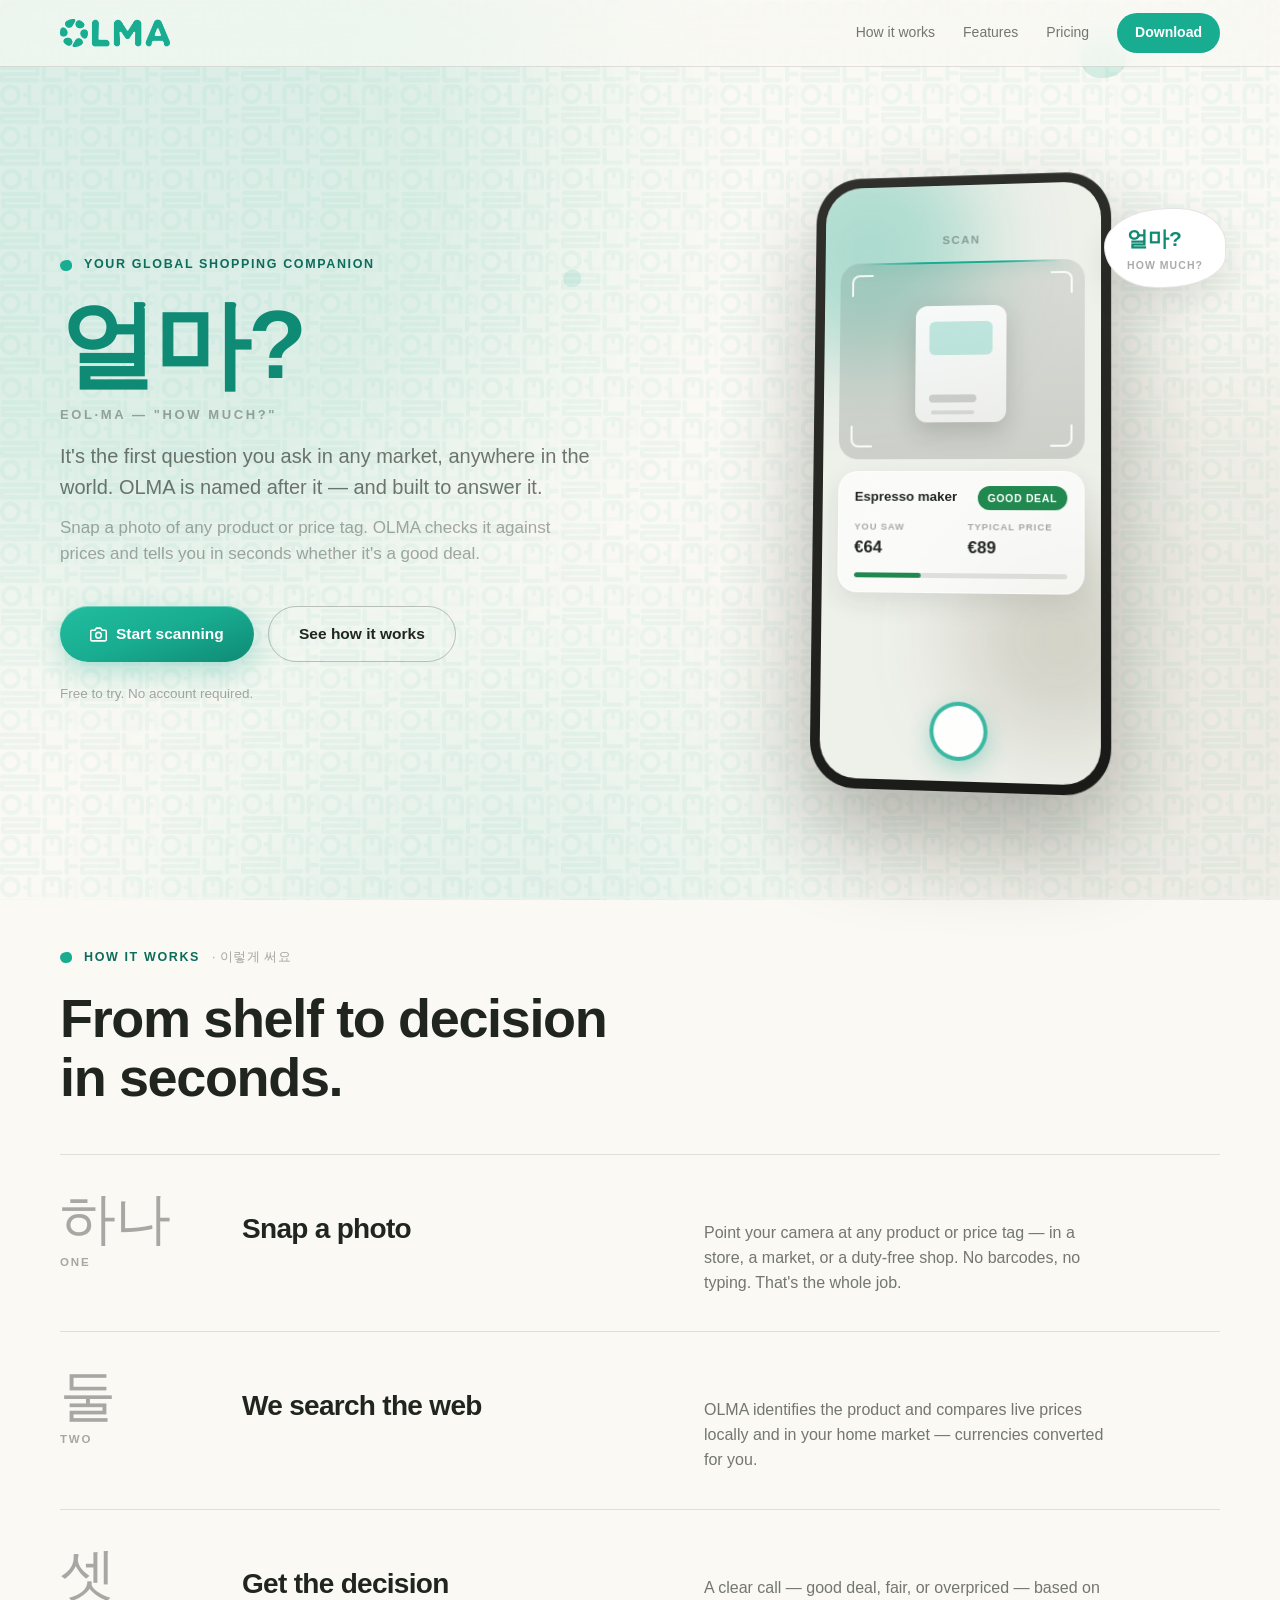
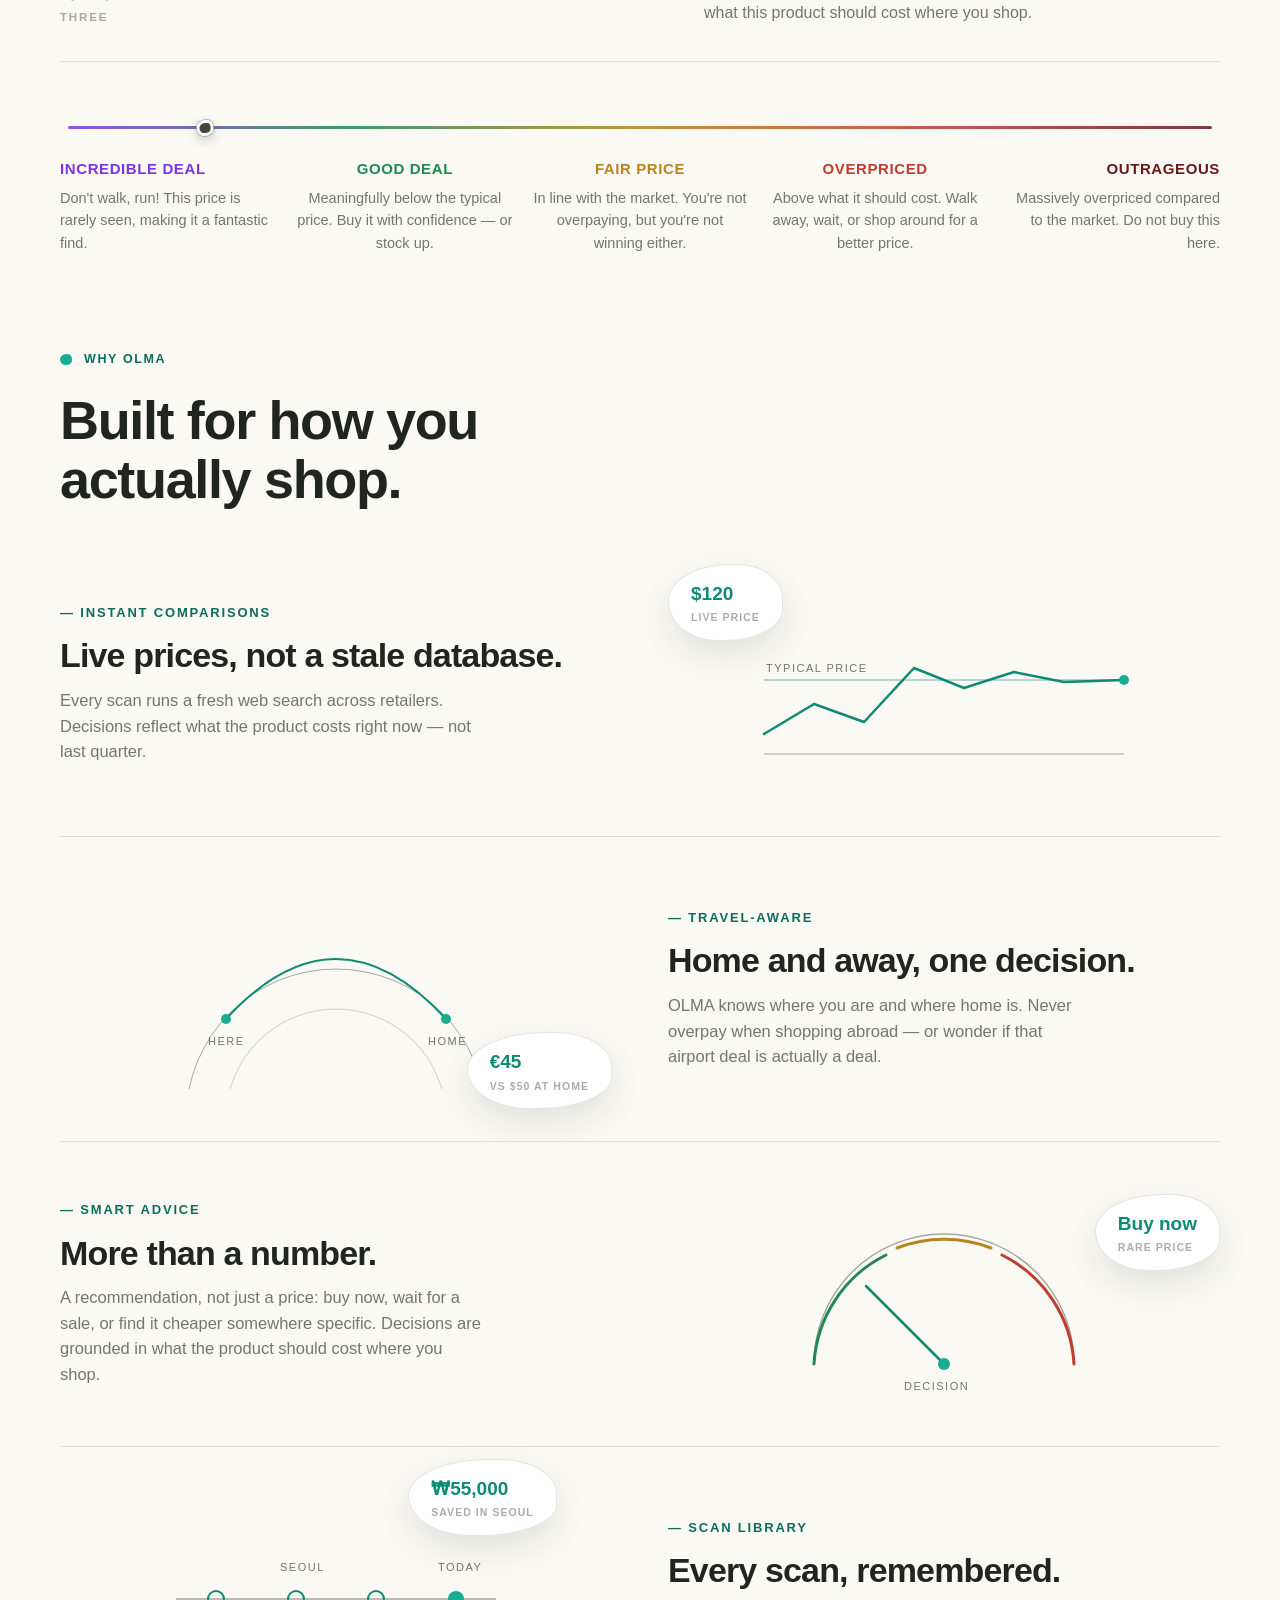
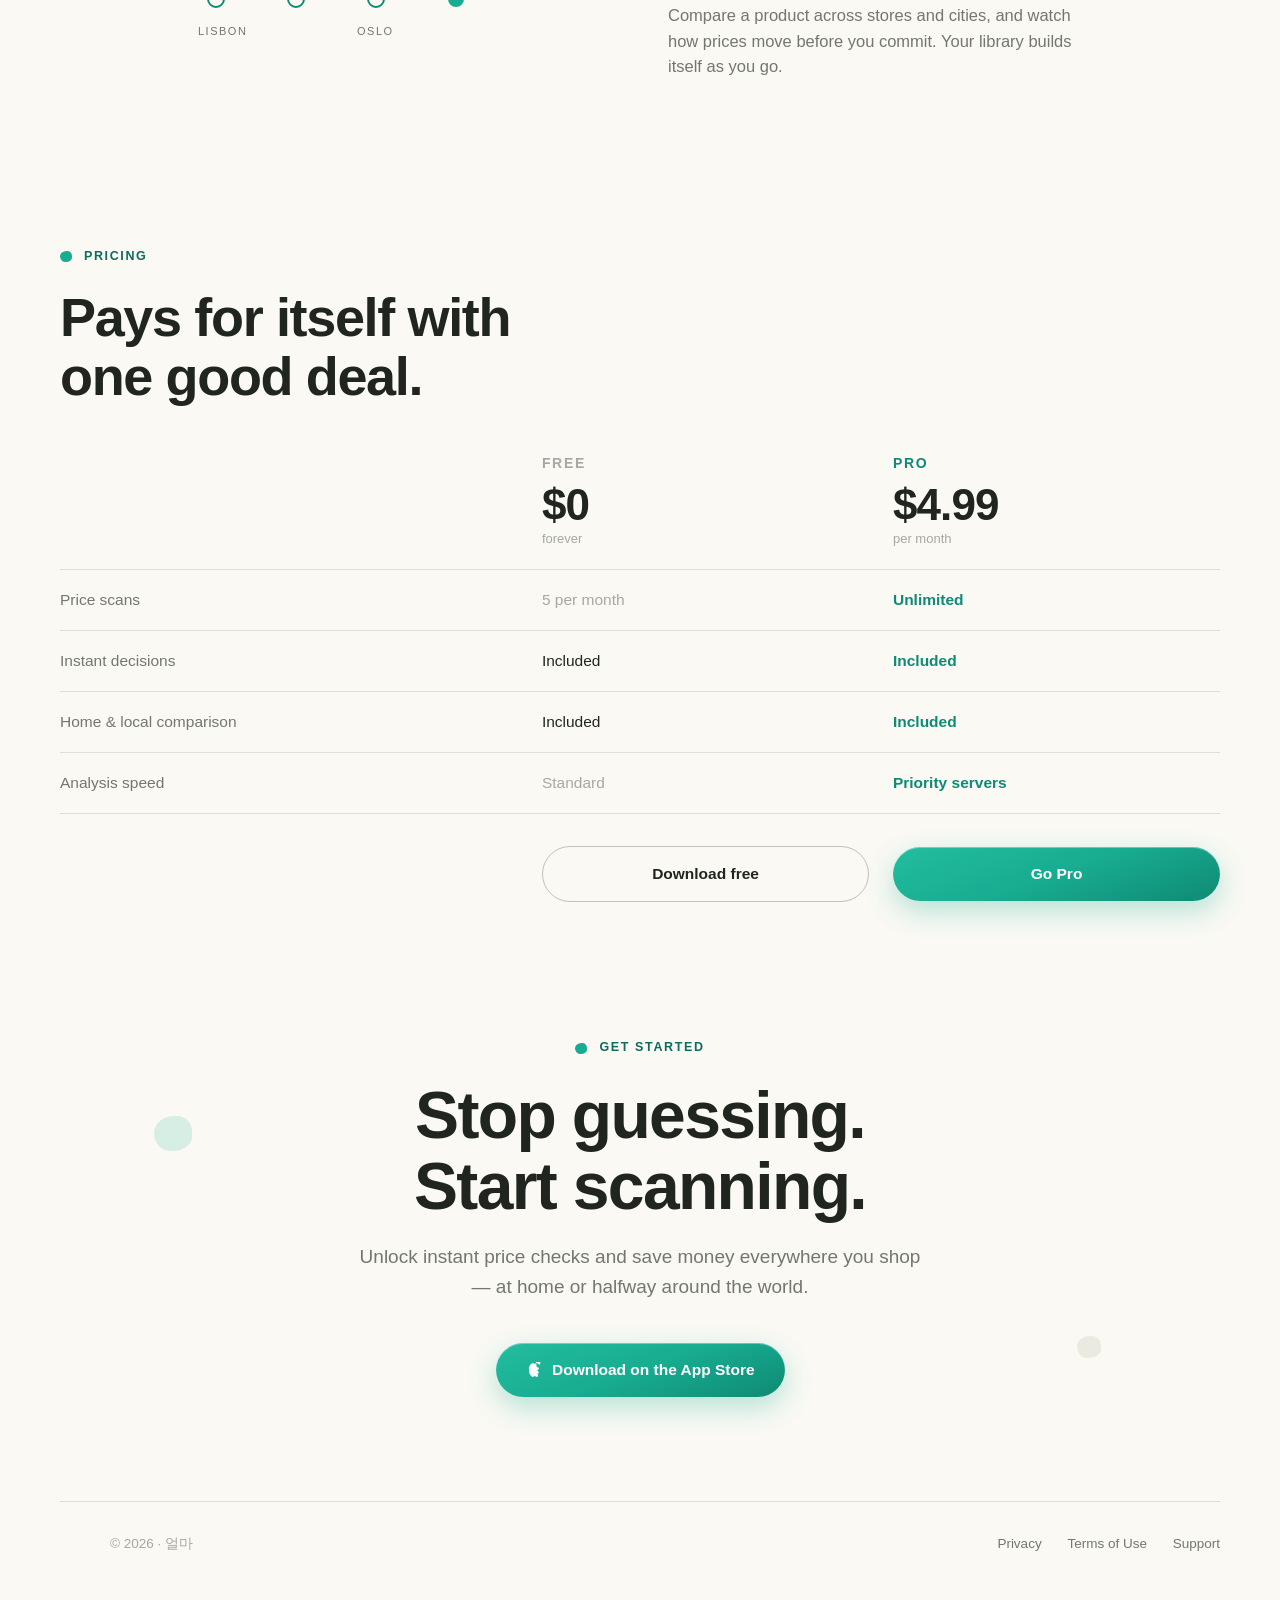
==== index.html @ 75267bf6 "Update coming soon to App Store link" ====
<!DOCTYPE html>
<html lang="en">
<head>
  <meta charset="UTF-8" />
  <meta name="viewport" content="width=device-width, initial-scale=1.0" />
  <title>OLMA — Know the fair price, anywhere</title>
  <meta name="description" content="Snap a photo of any product or price tag and get an instant decision on whether it's a good deal — at home or abroad." />
  <meta name="color-scheme" content="light" />
  <link rel="icon" href="assets/olma-logo.png" />
  <link rel="stylesheet" href="css/style.css" />

  <!-- Google tag (gtag.js) -->
  <script async src="https://www.googletagmanager.com/gtag/js?id=G-GTPLYG54S1"></script>
  <script>
    window.dataLayer = window.dataLayer || [];
    function gtag(){dataLayer.push(arguments);}
    gtag('js', new Date());

    gtag('config', 'G-GTPLYG54S1');
  </script>
</head>
<body>

  <!-- Background Pattern -->
  <div class="pattern-bg" aria-hidden="true"></div>

  <!-- Ambient background: blurred color fields + grain -->
  <div class="ambient" aria-hidden="true">
    <div class="blob blob-a"></div>
    <div class="blob blob-b"></div>
    <div class="blob blob-c"></div>
  </div>
  <svg class="grain" aria-hidden="true" width="100%" height="100%">
    <filter id="noise">
      <feTurbulence type="fractalNoise" baseFrequency="0.9" numOctaves="2" stitchTiles="stitch" />
      <feColorMatrix type="saturate" values="0" />
      <feComponentTransfer><feFuncA type="linear" slope="0.055" /></feComponentTransfer>
    </filter>
    <rect width="100%" height="100%" filter="url(#noise)" />
  </svg>

  <!-- Nav -->
  <nav class="nav">
    <div class="nav-inner">
      <a class="brand" href="#top" aria-label="OLMA">
        <img src="assets/olma-logo-full.png" alt="OLMA" class="main-logo-img" />
      </a>
      <div class="nav-links">
        <a href="#how">How it works</a>
        <a href="#features">Features</a>
        <a href="#pricing">Pricing</a>
        <a class="nav-cta" href="https://apps.apple.com/us/app/olma-scan-compare/id6790042890">Download</a>
      </div>
    </div>
  </nav>

  <!-- Hero -->
  <header class="hero" id="top">
    <span class="pebble pebble-1" aria-hidden="true"></span>
    <span class="pebble olive pebble-2" aria-hidden="true"></span>
    <span class="pebble pebble-3" aria-hidden="true"></span>

    <div class="wrap hero-grid">
      <div class="hero-copy">
        <span class="kicker reveal">Your global shopping companion</span>
        <h1 class="hero-kr reveal" style="--d:.08s">얼마?</h1>
        <div class="romanized reveal" style="--d:.14s">eol·ma — "how much?"</div>
        <p class="meaning reveal" style="--d:.2s">It's the first question you ask in any market, anywhere in the world. OLMA is named after it — and built to answer it.</p>
        <p class="lede reveal" style="--d:.26s">Snap a photo of any product or price tag. OLMA checks it against prices and tells you in seconds whether it's a good deal.</p>
        <div class="hero-ctas reveal" style="--d:.32s">
          <a class="btn btn-primary" href="#download">
            <svg width="17" height="17" viewBox="0 0 24 24" fill="none" stroke="currentColor" stroke-width="2.2" stroke-linecap="round" stroke-linejoin="round" aria-hidden="true">
              <path d="M23 19a2 2 0 0 1-2 2H3a2 2 0 0 1-2-2V8a2 2 0 0 1 2-2h4l2-3h6l2 3h4a2 2 0 0 1 2 2z" />
              <circle cx="12" cy="13" r="4" />
            </svg>
            Start scanning
          </a>
          <a class="btn btn-quiet" href="#how">See how it works</a>
        </div>
        <p class="hero-note reveal" style="--d:.4s">Free to try. No account required.</p>
      </div>

      <!-- Animated phone mockup -->
      <div class="phone-stage reveal" style="--d:.2s">
        <div class="eolma-bubble" aria-hidden="true">
          얼마?
          <small>how much?</small>
        </div>
        <div class="phone" aria-hidden="true">
          <div class="phone-screen">
            <div class="screen-ambient"></div>
            <div class="screen-ui">
              <div class="screen-title">Scan</div>
              <div class="viewfinder">
                <span class="corner tl"></span><span class="corner tr"></span>
                <span class="corner bl"></span><span class="corner br"></span>
                <div class="product-shape"></div>
                <div class="scan-line"></div>
              </div>
              <div class="verdict-card">
                <div class="verdict-head">
                  <span class="verdict-product" id="demo-product">Espresso maker</span>
                  <span class="verdict-pill good" id="demo-pill">Good deal</span>
                </div>
                <div class="verdict-prices">
                  <div class="col">
                    <div class="label">You saw</div>
                    <div class="value" id="demo-local">€64</div>
                  </div>
                  <div class="col">
                    <div class="label">Typical price</div>
                    <div class="value" id="demo-home">€89</div>
                  </div>
                </div>
                <div class="verdict-bar"><div class="fill" id="demo-bar"></div></div>
              </div>
              <div class="shutter"></div>
            </div>
          </div>
        </div>
      </div>
    </div>
  </header>

  <!-- How it works: numbered ledger with Korean counting numerals -->
  <section id="how">
    <div class="wrap">
      <span class="kicker reveal">How it works <span class="kr">· 이렇게 써요</span></span>
      <h2 class="reveal" style="--d:.06s">From shelf to decision<br />in seconds.</h2>

      <div class="ledger">
        <div class="ledger-row reveal">
          <div class="ledger-num kr">하나<small>ONE</small></div>
          <h3>Snap a photo</h3>
          <p>Point your camera at any product or price tag — in a store, a market, or a duty-free shop. No barcodes, no typing. That's the whole job.</p>
        </div>
        <div class="ledger-row reveal" style="--d:.08s">
          <div class="ledger-num kr">둘<small>TWO</small></div>
          <h3>We search the web</h3>
          <p>OLMA identifies the product and compares live prices locally and in your home market — currencies converted for you.</p>
        </div>
        <div class="ledger-row reveal" style="--d:.16s">
          <div class="ledger-num kr">셋<small>THREE</small></div>
          <h3>Get the decision</h3>
          <p>A clear call — good deal, fair, or overpriced — based on what this product should cost where you shop.</p>
        </div>
      </div>

      <!-- Verdict spectrum -->
      <div class="spectrum reveal">
        <div class="spectrum-track">
          <div class="spectrum-dot"></div>
        </div>
        <div class="spectrum-labels">
          <div class="spectrum-label incredible">
            <div class="name">Incredible deal</div>
            <p>Don't walk, run! This price is rarely seen, making it a fantastic find.</p>
          </div>
          <div class="spectrum-label good">
            <div class="name">Good deal</div>
            <p>Meaningfully below the typical price. Buy it with confidence — or stock up.</p>
          </div>
          <div class="spectrum-label fair">
            <div class="name">Fair price</div>
            <p>In line with the market. You're not overpaying, but you're not winning either.</p>
          </div>
          <div class="spectrum-label high">
            <div class="name">Overpriced</div>
            <p>Above what it should cost. Walk away, wait, or shop around for a better price.</p>
          </div>
          <div class="spectrum-label ripoff">
            <div class="name">Outrageous</div>
            <p>Massively overpriced compared to the market. Do not buy this here.</p>
          </div>
        </div>
      </div>
    </div>
  </section>

  <!-- Features: alternating editorial rows -->
  <section id="features">
    <div class="wrap">
      <span class="kicker reveal">Why OLMA</span>
      <h2 class="reveal" style="--d:.06s">Built for how you<br />actually shop.</h2>

      <div class="feature-rows">

        <div class="feature-row reveal">
          <div class="feature-copy">
            <span class="index">— INSTANT COMPARISONS</span>
            <h3>Live prices, not a stale database.</h3>
            <p>Every scan runs a fresh web search across retailers. Decisions reflect what the product costs right now — not last quarter.</p>
          </div>
          <div class="feature-visual draw">
            <div class="eolma-bubble bubble-feat bubble-feat-1">
              $120
              <small>live price</small>
            </div>
            <!-- price line settling onto a fair-value band -->
            <svg viewBox="0 0 380 200" fill="none" aria-hidden="true">
              <line class="fv-stroke animate-draw" x1="10" y1="170" x2="370" y2="170" stroke-width="1" style="--len:360" />
              <line class="fv-accent animate-draw" x1="10" y1="96" x2="370" y2="96" stroke-width="1" stroke-dasharray="4 6" opacity="0.6" style="--len:360" />
              <polyline class="fv-accent animate-draw" points="10,150 60,120 110,138 160,84 210,104 260,88 310,98 370,96"
                stroke-width="2.5" stroke-linecap="round" stroke-linejoin="round" style="--len:520" />
              <circle cx="370" cy="96" r="5" fill="#18ac91" />
              <text class="fv-text" x="12" y="88" font-size="11" letter-spacing="1.5">TYPICAL PRICE</text>
            </svg>
          </div>
        </div>

        <div class="feature-row flip reveal">
          <div class="feature-copy">
            <span class="index">— TRAVEL-AWARE</span>
            <h3>Home and away, one decision.</h3>
            <p>OLMA knows where you are and where home is. Never overpay when shopping abroad — or wonder if that airport deal is actually a deal.</p>
          </div>
          <div class="feature-visual draw">
            <div class="eolma-bubble bubble-feat bubble-feat-2">
              €45
              <small>vs $50 at home</small>
            </div>
            <!-- two points connected across a globe arc -->
            <svg viewBox="0 0 380 200" fill="none" aria-hidden="true" style="overflow:hidden">
              <circle class="fv-stroke animate-draw" cx="190" cy="230" r="150" stroke-width="1" style="--len:945" />
              <circle class="fv-stroke animate-draw" cx="190" cy="230" r="110" stroke-width="1" opacity="0.5" style="--len:692" />
              <path class="fv-accent animate-draw" d="M80 130 Q 190 10 300 130" stroke-width="2" stroke-linecap="round" style="--len:340" />
              <circle cx="80" cy="130" r="5" fill="#18ac91" />
              <circle cx="300" cy="130" r="5" fill="#18ac91" />
              <text class="fv-text" x="62" y="156" font-size="11" letter-spacing="1.5">HERE</text>
              <text class="fv-text" x="282" y="156" font-size="11" letter-spacing="1.5">HOME</text>
            </svg>
          </div>
        </div>

        <div class="feature-row reveal">
          <div class="feature-copy">
            <span class="index">— SMART ADVICE</span>
            <h3>More than a number.</h3>
            <p>A recommendation, not just a price: buy now, wait for a sale, or find it cheaper somewhere specific. Decisions are grounded in what the product should cost where you shop.</p>
          </div>
          <div class="feature-visual draw">
            <div class="eolma-bubble bubble-feat bubble-feat-3">
              Buy now
              <small>rare price</small>
            </div>
            <!-- gauge needle pointing into the good zone -->
            <svg viewBox="0 0 380 200" fill="none" aria-hidden="true">
              <path class="fv-stroke animate-draw" d="M60 170 A 130 130 0 0 1 320 170" stroke-width="1.5" style="--len:410" />
              <path class="animate-draw" d="M60 170 A 130 130 0 0 1 132 61" stroke="#21894f" stroke-width="3" stroke-linecap="round" style="--len:140" />
              <path class="animate-draw" d="M143 54 A 130 130 0 0 1 237 54" stroke="#b8851f" stroke-width="3" stroke-linecap="round" style="--len:110" />
              <path class="animate-draw" d="M248 61 A 130 130 0 0 1 320 170" stroke="#bf3d30" stroke-width="3" stroke-linecap="round" style="--len:140" />
              <line class="fv-accent animate-draw" x1="190" y1="170" x2="112" y2="92" stroke-width="2.5" stroke-linecap="round" style="--len:112" />
              <circle cx="190" cy="170" r="6" fill="#18ac91" />
              <text class="fv-text" x="150" y="196" font-size="11" letter-spacing="1.5">DECISION</text>
            </svg>
          </div>
        </div>

        <div class="feature-row flip reveal">
          <div class="feature-copy">
            <span class="index">— SCAN LIBRARY</span>
            <h3>Every scan, remembered.</h3>
            <p>Compare a product across stores and cities, and watch how prices move before you commit. Your library builds itself as you go.</p>
          </div>
          <div class="feature-visual draw">
            <div class="eolma-bubble bubble-feat bubble-feat-4">
              ₩55,000
              <small>saved in seoul</small>
            </div>
            <!-- timeline of saved scans -->
            <svg viewBox="0 0 380 200" fill="none" aria-hidden="true">
              <line class="fv-stroke animate-draw" x1="30" y1="100" x2="350" y2="100" stroke-width="1.5" style="--len:320" />
              <circle class="fv-accent animate-draw" cx="70" cy="100" r="8" stroke-width="2" style="--len:51" />
              <circle class="fv-accent animate-draw" cx="150" cy="100" r="8" stroke-width="2" style="--len:51" />
              <circle class="fv-accent animate-draw" cx="230" cy="100" r="8" stroke-width="2" style="--len:51" />
              <circle cx="310" cy="100" r="8" fill="#18ac91" />
              <text class="fv-text" x="52" y="136" font-size="11" letter-spacing="1.5">LISBON</text>
              <text class="fv-text" x="134" y="72" font-size="11" letter-spacing="1.5">SEOUL</text>
              <text class="fv-text" x="211" y="136" font-size="11" letter-spacing="1.5">OSLO</text>
              <text class="fv-text" x="292" y="72" font-size="11" letter-spacing="1.5">TODAY</text>
            </svg>
          </div>
        </div>

      </div>
    </div>
  </section>

  <!-- Pricing: ledger table -->
  <section id="pricing">
    <div class="wrap">
      <span class="kicker reveal">Pricing</span>
      <h2 class="reveal" style="--d:.06s">Pays for itself with<br />one good deal.</h2>

      <div class="plans reveal" style="--d:.12s">
        <div class="plans-head">
          <span></span>
          <div>
            <div class="plan-name">Free</div>
            <div class="plan-price">$0</div>
            <div class="plan-per">forever</div>
          </div>
          <div>
            <div class="plan-name pro">Pro</div>
            <div class="plan-price">$4.99</div>
            <div class="plan-per">per month</div>
          </div>
        </div>

        <div class="plan-row">
          <span class="what">Price scans</span>
          <span class="mark dim">5 per month</span>
          <span class="mark yes">Unlimited</span>
        </div>
        <div class="plan-row">
          <span class="what">Instant decisions</span>
          <span class="mark">Included</span>
          <span class="mark yes">Included</span>
        </div>
        <div class="plan-row">
          <span class="what">Home &amp; local comparison</span>
          <span class="mark">Included</span>
          <span class="mark yes">Included</span>
        </div>
        <div class="plan-row">
          <span class="what">Analysis speed</span>
          <span class="mark dim">Standard</span>
          <span class="mark yes">Priority servers</span>
        </div>


        <div class="plans-cta">
          <span></span>
          <a class="btn btn-quiet" href="#download">Download free</a>
          <a class="btn btn-primary" href="#download">Go Pro</a>
        </div>
      </div>
    </div>
  </section>

  <!-- Final CTA -->
  <section class="final-cta" id="download">
    <span class="pebble pebble-l" aria-hidden="true"></span>
    <span class="pebble olive pebble-r" aria-hidden="true"></span>
    <div class="wrap">
      <span class="kicker reveal">Get started</span>
      <h2 class="reveal" style="--d:.06s">Stop guessing.<br />Start scanning.</h2>
      <p class="lede reveal" style="--d:.12s">Unlock instant price checks and save money everywhere you shop — at home or halfway around the world.</p>
      <a class="btn btn-primary reveal" style="--d:.2s" href="https://apps.apple.com/us/app/olma-scan-compare/id6790042890">
        <svg width="17" height="17" viewBox="0 0 24 24" fill="currentColor" aria-hidden="true">
          <path d="M17.05 20.28c-.98.95-2.05.8-3.08.35-1.09-.46-2.09-.48-3.24 0-1.44.62-2.2.44-3.06-.35C2.79 15.25 3.51 7.59 9.05 7.31c1.35.07 2.29.74 3.08.8 1.18-.24 2.31-.93 3.57-.84 1.51.12 2.07.55 2.26.83.34.62.08 1.62-.31 2.09-.18.21-.74.75-.88.86l-.27.16c-.27.19-.4.41-.4.68 0 .27.13.49.4.68l.27.16c.14.11.7.65.88.86.39.47.65 1.47.31 2.09-.19.28-.75.71-2.26.83-1.26-.1-2.39-.6-3.57-.84-.79.06-1.73.73-3.08.8-5.54-.28-6.26-7.94-3.14-12.37.9-1.37 2.26-2.25 3.9-2.31 1.03-.05 1.66.24 2.55.65 1.09-.49 1.47-.84 2.61-.84 1.64 0 3 .94 3.9 2.31 1.12-1.68 2.1-3.44.68-5.1-.58-.72-1.54-1.08-2.5-.96-.5.08-1 .27-1.42.63-.56.52-1.34 1.61-1.58 1.86"/>
        </svg>
        Download on the App Store
      </a>
    </div>
  </section>

  <footer>
    <div class="wrap footer-inner">
      <span class="footer-brand" aria-label="OLMA">
        <video src="assets/LogoAnimation.mov" class="footer-logo-video" autoplay muted playsinline onended="setTimeout(() => this.play(), 5000)"></video>
        <span>© 2026 <span class="kr">· 얼마</span></span>
      </span>
      <span>
        <a href="/privacy">Privacy</a>
        <a href="/terms">Terms of Use</a>
        <a href="mailto:evan@olmaapp.com">Support</a>
      </span>
    </div>
  </footer>

  <script src="js/main.js"></script>
</body>
</html>
---- css/style.css ----
/* ================================================================
   OLMA — marketing site (light, natural & bubbly)
   Built around the OLMA mark: six organic teal pebbles in a ring.
   Warm paper background, ambient color fields with grain, pebble
   shapes as decoration, hairline editorial layout — no cards.
   OLMA comes from 얼마 — Korean for "how much?" — so hangul shows
   up as a quiet motif throughout.
   ================================================================ */

:root {
  --accent: #18ac91;
  --accent-deep: #0f8a74;
  --accent-ink: #0d6c5c;
  --accent-soft: rgba(24, 172, 145, 0.12);

  --incredible: #8033e6;
  --good: #21894f;
  --fair: #b8851f;
  --high: #bf3d30;
  --ripoff: #661a1a;

  --bg: #faf9f4;
  --ink: #20261f;
  --ink-2: rgba(32, 38, 31, 0.62);
  --ink-3: rgba(32, 38, 31, 0.38);
  --hairline: rgba(32, 38, 31, 0.12);
  --hairline-strong: rgba(32, 38, 31, 0.26);

  --r-s: 12px;
  --r-m: 20px;
  --r-l: 28px;

  --ease: cubic-bezier(0.22, 1, 0.36, 1);
  --spring: cubic-bezier(0.34, 1.45, 0.64, 1);

  --font: -apple-system, BlinkMacSystemFont, "SF Pro Display", "Segoe UI",
    Roboto, "Helvetica Neue", Arial, sans-serif;
  --font-kr: "Apple SD Gothic Neo", "Noto Sans KR", var(--font);

  /* organic pebble radius, borrowed from the logo blobs */
  --pebble: 58% 42% 55% 45% / 52% 48% 44% 56%;
}

* { margin: 0; padding: 0; box-sizing: border-box; }

html { scroll-behavior: smooth; }

body {
  font-family: var(--font);
  background: var(--bg);
  color: var(--ink);
  line-height: 1.55;
  -webkit-font-smoothing: antialiased;
  overflow-x: hidden;
}

::selection { background: rgba(24, 172, 145, 0.22); }

.kr { font-family: var(--font-kr); }

/* ---------------- Ambient background ---------------- */

.pattern-bg {
  position: fixed;
  inset: 0;
  z-index: -3;
  pointer-events: none;
  background-image: url('../assets/Pattern.png');
  background-repeat: repeat;
  background-size: 320px;
  opacity: 0.05;
}

.ambient {
  position: fixed;
  inset: 0;
  z-index: -2;
  overflow: hidden;
  pointer-events: none;
}

.ambient .blob {
  position: absolute;
  border-radius: 50%;
  filter: blur(100px);
  will-change: transform;
}

.ambient .blob-a {
  width: 66vw; height: 66vw;
  min-width: 560px; min-height: 560px;
  left: -22vw; top: -20vw;
  background: var(--accent);
  opacity: 0.13;
  animation: drift-a 28s ease-in-out infinite alternate;
}

.ambient .blob-b {
  width: 52vw; height: 52vw;
  min-width: 440px; min-height: 440px;
  right: -16vw; top: 38vh;
  background: #736b4d;
  opacity: 0.10;
  animation: drift-b 34s ease-in-out infinite alternate;
}

.ambient .blob-c {
  width: 44vw; height: 44vw;
  min-width: 380px; min-height: 380px;
  left: 16vw; bottom: -26vw;
  background: var(--accent);
  opacity: 0.09;
  animation: drift-a 40s ease-in-out infinite alternate-reverse;
}

@keyframes drift-a {
  from { transform: translate3d(0, 0, 0) scale(1); }
  to   { transform: translate3d(6vw, 4vh, 0) scale(1.08); }
}

@keyframes drift-b {
  from { transform: translate3d(0, 0, 0) scale(1); }
  to   { transform: translate3d(-5vw, -6vh, 0) scale(0.94); }
}

.grain {
  position: fixed;
  inset: 0;
  z-index: -1;
  pointer-events: none;
  opacity: 0.5;
  mix-blend-mode: overlay;
}

/* ---------------- Floating pebbles (decorative) ---------------- */

.pebble {
  position: absolute;
  border-radius: var(--pebble);
  background: var(--accent);
  pointer-events: none;
  animation:
    pebble-morph 14s ease-in-out infinite alternate,
    pebble-bob 9s ease-in-out infinite alternate;
}

.pebble.olive { background: #8a8160; }

@keyframes pebble-morph {
  0%   { border-radius: 58% 42% 55% 45% / 52% 48% 44% 56%; }
  50%  { border-radius: 45% 55% 48% 52% / 55% 44% 56% 45%; }
  100% { border-radius: 52% 48% 42% 58% / 46% 55% 45% 54%; }
}

@keyframes pebble-bob {
  from { transform: translateY(-6px) rotate(-2deg); }
  to   { transform: translateY(10px) rotate(3deg); }
}

/* ---------------- Layout ---------------- */

.wrap {
  width: min(1160px, calc(100% - 48px));
  margin-inline: auto;
}

section { padding: 48px 0; }

.kicker {
  display: flex;
  align-items: center;
  gap: 12px;
  font-size: 12.5px;
  font-weight: 650;
  letter-spacing: 0.13em;
  text-transform: uppercase;
  color: var(--accent-ink);
  margin-bottom: 22px;
}

/* little pebble dot before each kicker */
.kicker::before {
  content: "";
  width: 12px;
  height: 11px;
  border-radius: var(--pebble);
  background: var(--accent);
  flex-shrink: 0;
}

.kicker .kr {
  color: var(--ink-3);
  font-weight: 500;
  letter-spacing: 0.04em;
  text-transform: none;
}

h1, h2, h3 { line-height: 1.08; letter-spacing: -0.025em; text-wrap: balance; font-weight: 650; }

h2 { font-size: clamp(34px, 4.8vw, 54px); }

.lede {
  font-size: clamp(16px, 2vw, 19px);
  color: var(--ink-2);
  max-width: 54ch;
  margin-top: 20px;
  text-wrap: pretty;
}

/* ---------------- Nav ---------------- */

.nav {
  position: fixed;
  top: 0;
  left: 0;
  right: 0;
  z-index: 50;
  -webkit-backdrop-filter: blur(18px) saturate(1.4);
  backdrop-filter: blur(18px) saturate(1.4);
  background: rgba(250, 249, 244, 0.65);
  border-bottom: 1px solid var(--hairline);
}

.nav-inner {
  width: min(1160px, calc(100% - 48px));
  margin-inline: auto;
  display: flex;
  align-items: center;
  justify-content: space-between;
  height: 66px;
}

.nav .brand {
  display: flex;
  align-items: center;
  gap: 5px;
  color: var(--ink);
  text-decoration: none;
}

/* Wordmark lockup: pebble-ring image is the "O", LMA set in heavy
   rounded type to match the logo letterforms */
.main-logo-img {
  height: 28px;
  width: auto;
  display: block;
}

.footer-logo-img, .footer-logo-video {
  height: 20px;
  width: auto;
  display: block;
}

.nav-links { display: flex; gap: 28px; align-items: center; }

.nav-links a {
  color: var(--ink-2);
  text-decoration: none;
  font-size: 14px;
  font-weight: 500;
  transition: color 0.2s ease;
}
.nav-links a:hover { color: var(--ink); }

.nav-links .nav-cta {
  color: #fff;
  background: var(--accent);
  font-weight: 600;
  padding: 9px 18px;
  border-radius: 999px;
  transition: transform 0.3s var(--spring), background 0.2s ease;
}
.nav-links .nav-cta:hover { background: var(--accent-deep); transform: scale(1.05); color: #fff; }

@media (max-width: 720px) {
  .nav-links a:not(.nav-cta) { display: none; }
}

/* ---------------- Buttons ---------------- */

.btn {
  display: inline-flex;
  align-items: center;
  gap: 9px;
  font-family: inherit;
  font-size: 15.5px;
  font-weight: 600;
  padding: 15px 30px;
  border-radius: 999px;
  border: 0;
  cursor: pointer;
  text-decoration: none;
  transition: transform 0.35s var(--spring), box-shadow 0.35s ease, background 0.25s ease, border-color 0.25s ease;
  will-change: transform;
}

.btn:active { transform: scale(0.96); }

.btn-primary {
  color: #fff;
  background: linear-gradient(160deg, #22bd9f, var(--accent) 50%, var(--accent-deep));
  box-shadow: 0 10px 28px rgba(24, 172, 145, 0.30), inset 0 1px 0 rgba(255, 255, 255, 0.35);
}
.btn-primary:hover {
  transform: translateY(-2px) scale(1.02);
  box-shadow: 0 16px 38px rgba(24, 172, 145, 0.38), inset 0 1px 0 rgba(255, 255, 255, 0.35);
}

.btn-quiet {
  color: var(--ink);
  background: transparent;
  border: 1px solid var(--hairline-strong);
}
.btn-quiet:hover {
  transform: translateY(-2px);
  border-color: rgba(32, 38, 31, 0.5);
}

/* ---------------- Hero ---------------- */

.hero {
  min-height: min(100svh, 900px);
  display: flex;
  align-items: center;
  padding: 100px 0 40px;
  position: relative;
}

.hero-grid {
  display: grid;
  grid-template-columns: 1.05fr 0.95fr;
  gap: 64px;
  align-items: center;
}

.hero-copy { position: relative; }

.hero h1 {
  font-size: clamp(42px, 6.2vw, 72px);
}

.hero h1 .accent-word {
  color: var(--accent-deep);
}

.hero .hero-kr {
  font-family: var(--font-kr);
  font-size: clamp(56px, 7.5vw, 96px);
  font-weight: 800;
  line-height: 1;
  letter-spacing: -0.02em;
  color: var(--accent-deep);
}

.hero .romanized {
  font-size: 13px;
  font-weight: 600;
  letter-spacing: 0.2em;
  text-transform: uppercase;
  color: var(--ink-3);
  margin-top: 12px;
}

.hero .meaning {
  font-size: clamp(17px, 2.2vw, 20px);
  color: var(--ink-2);
  margin-top: 16px;
}

.hero .lede {
  font-size: clamp(15px, 1.7vw, 17px);
  color: var(--ink-3);
  margin-top: 12px;
}

.hero-ctas {
  display: flex;
  gap: 14px;
  margin-top: 38px;
  flex-wrap: wrap;
}

.hero-note {
  margin-top: 22px;
  font-size: 13.5px;
  color: var(--ink-3);
}

.hero-note .kr { color: var(--ink-2); }

/* pebbles floating around the hero */
.hero .pebble-1 {
  width: 46px; height: 42px;
  top: 4%; right: 12%;
  opacity: 0.16;
  animation-delay: -3s;
}
.hero .pebble-2 {
  width: 26px; height: 24px;
  bottom: 14%; left: -4%;
  opacity: 0.14;
  animation-delay: -7s;
}
.hero .pebble-3 {
  width: 18px; height: 17px;
  top: 30%; left: 44%;
  opacity: 0.12;
  animation-delay: -11s;
}

/* 얼마? speech pebble near the phone */
.eolma-bubble {
  z-index: 2;
  background: #fff;
  border: 1px solid var(--hairline);
  border-radius: var(--pebble);
  padding: 14px 22px;
  font-family: var(--font-kr);
  font-size: 21px;
  font-weight: 700;
  color: var(--accent-deep);
  box-shadow: 0 14px 34px rgba(32, 38, 31, 0.10);
  animation: pebble-morph 12s ease-in-out infinite alternate,
             pebble-bob 7s ease-in-out infinite alternate;
}

.phone-stage .eolma-bubble {
  position: absolute;
  top: 6%;
  right: -6px;
}

.eolma-bubble small {
  display: block;
  font-family: var(--font);
  font-size: 10.5px;
  font-weight: 600;
  letter-spacing: 0.1em;
  text-transform: uppercase;
  color: var(--ink-3);
  margin-top: 1px;
}

@media (max-width: 900px) {
  .hero-grid { grid-template-columns: 1fr; gap: 56px; }
  .hero { padding-top: 100px; }
  .phone-stage .eolma-bubble { right: 8%; }
}

/* ---------------- Phone mockup ---------------- */

.phone-stage {
  display: flex;
  justify-content: center;
  perspective: 1200px;
  position: relative;
}

.phone {
  width: 300px;
  border-radius: 46px;
  padding: 10px;
  background: linear-gradient(160deg, #30302c, #191917);
  box-shadow:
    0 44px 90px rgba(32, 38, 31, 0.30),
    inset 0 1px 1px rgba(255, 255, 255, 0.20);
  transform: rotateY(-7deg) rotateX(3deg);
  transition: transform 0.6s var(--ease);
  will-change: transform;
}

.phone:hover { transform: rotateY(0deg) rotateX(0deg); }

.phone-screen {
  border-radius: 37px;
  overflow: hidden;
  background: #eef0ea;
  aspect-ratio: 9 / 19.2;
  position: relative;
}

.screen-ambient { position: absolute; inset: 0; }
.screen-ambient::before,
.screen-ambient::after {
  content: "";
  position: absolute;
  border-radius: 50%;
  filter: blur(44px);
}
.screen-ambient::before {
  width: 230px; height: 230px;
  left: -70px; top: -50px;
  background: rgba(24, 172, 145, 0.30);
}
.screen-ambient::after {
  width: 200px; height: 200px;
  right: -60px; bottom: 40px;
  background: rgba(115, 107, 77, 0.22);
}

.screen-ui {
  position: absolute;
  inset: 0;
  padding: 48px 16px 20px;
  display: flex;
  flex-direction: column;
  gap: 12px;
}

.screen-title {
  font-size: 11.5px;
  font-weight: 600;
  letter-spacing: 0.14em;
  text-transform: uppercase;
  color: var(--ink-3);
  text-align: center;
}

.viewfinder {
  border-radius: var(--r-m);
  height: 200px;
  position: relative;
  overflow: hidden;
  background: linear-gradient(180deg, rgba(32,38,31,0.10), rgba(32,38,31,0.16));
}

.viewfinder .product-shape {
  position: absolute;
  left: 50%; top: 52%;
  transform: translate(-50%, -50%);
  width: 92px; height: 118px;
  border-radius: 12px;
  background: linear-gradient(165deg, rgba(255,255,255,0.9), rgba(255,255,255,0.6));
  box-shadow: 0 10px 24px rgba(32,38,31,0.18);
}
.viewfinder .product-shape::before {
  content: "";
  position: absolute;
  left: 14px; right: 14px; top: 16px;
  height: 34px;
  border-radius: 6px;
  background: rgba(24, 172, 145, 0.25);
}
.viewfinder .product-shape::after {
  content: "";
  position: absolute;
  left: 14px; right: 30px; bottom: 20px;
  height: 8px;
  border-radius: 4px;
  background: rgba(32,38,31,0.18);
  box-shadow: 0 14px 0 -2px rgba(32,38,31,0.12);
}

.scan-line {
  position: absolute;
  left: 8%; right: 8%;
  height: 2px;
  border-radius: 2px;
  background: linear-gradient(90deg, transparent, var(--accent) 30%, var(--accent) 70%, transparent);
  box-shadow: 0 0 16px rgba(24, 172, 145, 0.8);
  animation: scan 3.4s ease-in-out infinite;
}

@keyframes scan {
  0%, 8%   { top: 12%; opacity: 0; }
  12%      { opacity: 1; }
  48%      { top: 86%; opacity: 1; }
  52%      { opacity: 0; }
  100%     { top: 12%; opacity: 0; }
}

.corner {
  position: absolute;
  width: 22px; height: 22px;
  border: 2.5px solid rgba(255, 255, 255, 0.9);
}
.corner.tl { top: 12px; left: 12px; border-right: 0; border-bottom: 0; border-top-left-radius: 8px; }
.corner.tr { top: 12px; right: 12px; border-left: 0; border-bottom: 0; border-top-right-radius: 8px; }
.corner.bl { bottom: 12px; left: 12px; border-right: 0; border-top: 0; border-bottom-left-radius: 8px; }
.corner.br { bottom: 12px; right: 12px; border-left: 0; border-top: 0; border-bottom-right-radius: 8px; }

.verdict-card {
  border-radius: var(--r-m);
  padding: 14px 16px;
  background: rgba(255, 255, 255, 0.72);
  -webkit-backdrop-filter: blur(20px);
  backdrop-filter: blur(20px);
  border: 1px solid rgba(255,255,255,0.6);
  box-shadow: 0 10px 26px rgba(32,38,31,0.10);
}

.verdict-head {
  display: flex;
  justify-content: space-between;
  align-items: center;
  gap: 8px;
}

.verdict-product {
  font-size: 13.5px;
  font-weight: 600;
  color: var(--ink);
  transition: opacity 0.3s ease;
  white-space: nowrap;
  overflow: hidden;
  text-overflow: ellipsis;
  min-width: 0;
}

.verdict-pill {
  flex-shrink: 0;
  font-size: 10.5px;
  font-weight: 700;
  letter-spacing: 0.06em;
  text-transform: uppercase;
  padding: 4px 10px;
  border-radius: 999px;
  color: #fff;
  transition: background 0.5s ease, transform 0.4s cubic-bezier(0.34, 1.5, 0.64, 1);
}

.verdict-pill.pop { transform: scale(1.12); }
.verdict-pill.incredible { background: var(--incredible); }
.verdict-pill.good { background: var(--good); }
.verdict-pill.fair { background: var(--fair); }
.verdict-pill.high { background: var(--high); }
.verdict-pill.ripoff { background: var(--ripoff); }

.verdict-prices { display: flex; gap: 16px; margin-top: 10px; }
.verdict-prices .col { flex: 1; }

.verdict-prices .label {
  font-size: 9.5px;
  font-weight: 600;
  letter-spacing: 0.1em;
  text-transform: uppercase;
  color: var(--ink-3);
}

.verdict-prices .value {
  font-size: 17px;
  font-weight: 700;
  font-variant-numeric: tabular-nums;
  color: var(--ink);
}

.verdict-bar {
  margin-top: 12px;
  height: 5px;
  border-radius: 3px;
  background: rgba(32,38,31,0.12);
  overflow: hidden;
}

.verdict-bar .fill {
  height: 100%;
  border-radius: 3px;
  width: 30%;
  background: var(--good);
  transition: width 0.9s var(--ease), background 0.5s ease;
}

.shutter {
  margin-top: auto;
  align-self: center;
  width: 58px; height: 58px;
  border-radius: 50%;
  background: rgba(255,255,255,0.92);
  border: 4px solid rgba(24, 172, 145, 0.85);
  box-shadow: 0 8px 22px rgba(24, 172, 145, 0.32);
  animation: shutter-pulse 3.4s ease-in-out infinite;
}

@keyframes shutter-pulse {
  0%, 100% { transform: scale(1); }
  50% { transform: scale(1.06); }
}

/* ---------------- How it works: numbered ledger rows ---------------- */

.ledger { margin-top: 48px; }

.ledger-row {
  display: grid;
  grid-template-columns: 150px 1fr 1.2fr;
  gap: 32px;
  align-items: baseline;
  padding: 36px 0;
  border-top: 1px solid var(--hairline);
  position: relative;
}

.ledger-row:last-child { border-bottom: 1px solid var(--hairline); }

.ledger-row::before {
  content: "";
  position: absolute;
  top: -1px; left: 0;
  height: 1px;
  width: 0%;
  background: var(--accent);
  transition: width 0.7s var(--ease);
}
.ledger-row:hover::before { width: 100%; }

/* Korean counting numerals — 하나, 둘, 셋 */
.ledger-num {
  font-family: var(--font-kr);
  font-size: clamp(38px, 4.6vw, 56px);
  font-weight: 300;
  line-height: 1;
  letter-spacing: -0.02em;
  color: var(--ink-3);
  transition: color 0.5s ease;
}

.ledger-num small {
  display: block;
  font-family: var(--font);
  font-size: 11.5px;
  font-weight: 600;
  letter-spacing: 0.16em;
  color: var(--ink-3);
  margin-top: 10px;
}

.ledger-row:hover .ledger-num { color: var(--accent-deep); }

.ledger-row h3 {
  font-size: clamp(22px, 2.6vw, 28px);
  font-weight: 650;
}

.ledger-row p {
  font-size: 16px;
  color: var(--ink-2);
  max-width: 46ch;
}

@media (max-width: 820px) {
  .ledger-row {
    grid-template-columns: 1fr;
    gap: 12px;
    padding: 36px 0;
  }
  .ledger-num { font-size: 34px; }
  .ledger-num small { display: inline; margin-left: 10px; }
}

/* ---------------- Verdict spectrum ---------------- */

.spectrum { margin-top: 64px; }

.spectrum-track {
  position: relative;
  height: 3px;
  border-radius: 2px;
  background: linear-gradient(90deg, var(--incredible), var(--good) 25%, var(--fair) 50%, var(--high) 75%, var(--ripoff));
  opacity: 0.85;
  margin: 0 8px;
}

.spectrum-dot {
  position: absolute;
  top: 50%;
  left: 12%;
  width: 17px; height: 16px;
  border-radius: var(--pebble);
  background: var(--ink);
  border: 3px solid var(--bg);
  box-shadow: 0 0 0 1px rgba(32,38,31,0.3), 0 4px 12px rgba(32,38,31,0.25);
  transform: translate(-50%, -50%);
  animation: dot-travel 12s ease-in-out infinite,
             pebble-morph 8s ease-in-out infinite alternate;
}

@keyframes dot-travel {
  0%, 14%  { left: 12%; }
  33%, 47% { left: 50%; }
  66%, 80% { left: 88%; }
  100%     { left: 12%; }
}

.spectrum-labels {
  display: grid;
  grid-template-columns: repeat(5, 1fr);
  margin-top: 28px;
  gap: 16px;
}

.spectrum-label:first-child { text-align: left; }
.spectrum-label:nth-child(2), .spectrum-label:nth-child(3), .spectrum-label:nth-child(4) { text-align: center; }
.spectrum-label:last-child { text-align: right; }

.spectrum-label .name {
  font-size: 15px;
  font-weight: 700;
  letter-spacing: 0.04em;
  text-transform: uppercase;
}
.spectrum-label.incredible .name { color: var(--incredible); }
.spectrum-label.good .name { color: var(--good); }
.spectrum-label.fair .name { color: var(--fair); }
.spectrum-label.high .name { color: var(--high); }
.spectrum-label.ripoff .name { color: var(--ripoff); }

.spectrum-label p {
  font-size: 14.5px;
  color: var(--ink-2);
  margin-top: 6px;
  max-width: 30ch;
}
.spectrum-label:nth-child(2) p, .spectrum-label:nth-child(3) p, .spectrum-label:nth-child(4) p { margin-inline: auto; }
.spectrum-label:last-child p { margin-left: auto; }

@media (max-width: 900px) {
  .spectrum-labels { grid-template-columns: 1fr; gap: 20px; }
  .spectrum-label, .spectrum-label:nth-child(n) { text-align: left; }
  .spectrum-label p, .spectrum-label:nth-child(n) p { margin: 6px 0 0; max-width: 100%; }
}

/* ---------------- Features: alternating editorial rows ---------------- */

.feature-rows { margin-top: 24px; }

.feature-row {
  display: grid;
  grid-template-columns: 1fr 1fr;
  gap: 56px;
  align-items: center;
  padding: 52px 0;
}

.feature-row + .feature-row { border-top: 1px solid var(--hairline); }

.feature-row.flip .feature-copy { order: 2; }
.feature-row.flip .feature-visual { order: 1; }

.feature-copy .index {
  font-size: 13px;
  font-weight: 600;
  letter-spacing: 0.14em;
  color: var(--accent-ink);
  margin-bottom: 14px;
  display: block;
}

.feature-copy h3 {
  font-size: clamp(24px, 3vw, 34px);
  margin-bottom: 14px;
  font-weight: 650;
}

.feature-copy p {
  font-size: 16.5px;
  color: var(--ink-2);
  max-width: 46ch;
}

.feature-visual {
  display: flex;
  justify-content: center;
  align-items: center;
  min-height: 200px;
  position: relative;
}

.bubble-feat {
  position: absolute;
  font-family: var(--font);
  font-size: 19px;
}
.bubble-feat-1 { top: -10%; left: 0; animation-delay: -3s, -2s; }
.bubble-feat-2 { bottom: -10%; right: 0; animation-delay: -7s, -5s; }
.bubble-feat-3 { top: 0; right: 0; animation-delay: -1s, -4s; }
.bubble-feat-4 { top: -20%; right: 10%; animation-delay: -5s, -1s; }

.feature-visual svg {
  width: 100%;
  max-width: 380px;
  height: auto;
  overflow: visible;
}

.fv-stroke { stroke: var(--ink-3); }
.fv-accent { stroke: var(--accent-deep); }
.fv-text { fill: var(--ink-2); font-family: var(--font); }

.draw path.animate-draw,
.draw circle.animate-draw,
.draw line.animate-draw,
.draw polyline.animate-draw {
  stroke-dasharray: var(--len, 600);
  stroke-dashoffset: var(--len, 600);
  transition: stroke-dashoffset 1.6s var(--ease) 0.2s;
}
.draw.in path.animate-draw,
.draw.in circle.animate-draw,
.draw.in line.animate-draw,
.draw.in polyline.animate-draw {
  stroke-dashoffset: 0;
}

@media (max-width: 820px) {
  .feature-row { grid-template-columns: 1fr; gap: 36px; padding: 56px 0; }
  .feature-row.flip .feature-copy { order: 1; }
  .feature-row.flip .feature-visual { order: 2; }
}

/* ---------------- Pricing: ledger table ---------------- */

.plans { margin-top: 48px; }

.plans-head {
  display: grid;
  grid-template-columns: 1.4fr 1fr 1fr;
  gap: 24px;
  padding-bottom: 20px;
  align-items: end;
}

.plans-head .plan-name {
  font-size: 14px;
  font-weight: 650;
  letter-spacing: 0.12em;
  text-transform: uppercase;
  color: var(--ink-3);
}

.plans-head .plan-name.pro { color: var(--accent-deep); }

.plans-head .plan-price {
  font-size: clamp(30px, 3.6vw, 44px);
  font-weight: 650;
  letter-spacing: -0.02em;
  line-height: 1.1;
  font-variant-numeric: tabular-nums;
  margin-top: 6px;
}

.plans-head .plan-per {
  font-size: 13px;
  color: var(--ink-3);
}

.plan-row {
  display: grid;
  grid-template-columns: 1.4fr 1fr 1fr;
  gap: 24px;
  padding: 18px 0;
  border-top: 1px solid var(--hairline);
  align-items: center;
  font-size: 15.5px;
}

.plan-row .what { color: var(--ink-2); }

.plan-row .mark { color: var(--ink); font-weight: 500; }
.plan-row .mark.dim { color: var(--ink-3); font-weight: 400; }
.plan-row .mark.yes { color: var(--accent-deep); font-weight: 600; }

.plans-cta {
  display: grid;
  grid-template-columns: 1.4fr 1fr 1fr;
  gap: 24px;
  padding-top: 32px;
  border-top: 1px solid var(--hairline);
  align-items: center;
}

.plans-cta .btn { justify-content: center; }

@media (max-width: 720px) {
  .plans-head, .plan-row { grid-template-columns: 1.2fr 1fr 1fr; gap: 12px; }
  .plan-row { font-size: 13.5px; }
  .plans-cta { grid-template-columns: 1fr; gap: 12px; }
  .plans-cta > span { display: none; }
}

/* ---------------- Final CTA ---------------- */

.final-cta {
  text-align: center;
  padding: 88px 0 104px;
  position: relative;
}

.final-cta .kicker { justify-content: center; }

.final-cta h2 { font-size: clamp(38px, 5.6vw, 66px); }

.final-cta .lede { margin-inline: auto; }

.final-cta .btn { margin-top: 42px; }

.final-cta .pebble-l {
  width: 38px; height: 35px;
  left: 12%; top: 30%;
  opacity: 0.15;
}
.final-cta .pebble-r {
  width: 24px; height: 22px;
  right: 14%; bottom: 26%;
  opacity: 0.13;
  animation-delay: -5s;
}

/* ---------------- Footer ---------------- */

footer { padding: 0 0 48px; }

.footer-inner {
  display: flex;
  justify-content: space-between;
  align-items: center;
  gap: 20px;
  flex-wrap: wrap;
  border-top: 1px solid var(--hairline);
  padding-top: 32px;
  font-size: 13.5px;
  color: var(--ink-3);
}

.footer-brand {
  display: flex;
  align-items: center;
  gap: 10px;
}

.footer-brand img { width: 22px; height: 22px; opacity: 0.85; }

.footer-inner a {
  color: var(--ink-2);
  text-decoration: none;
  margin-left: 22px;
  transition: color 0.2s ease;
}
.footer-inner a:hover { color: var(--ink); }

/* ---------------- Legal pages ---------------- */

.legal-main {
  max-width: 720px;
  margin-inline: auto;
  padding: 140px 24px 96px;
}

.legal-main h1 {
  font-size: clamp(32px, 4.6vw, 46px);
  margin-bottom: 8px;
}

.legal-main .updated {
  font-size: 14px;
  color: var(--ink-3);
  margin-bottom: 36px;
}

.legal-main h2 {
  font-size: 20px;
  font-weight: 650;
  margin: 36px 0 10px;
  letter-spacing: -0.01em;
}

.legal-main p, .legal-main li {
  font-size: 15.5px;
  color: var(--ink-2);
}

.legal-main ul {
  padding-left: 22px;
  display: grid;
  gap: 8px;
  margin: 10px 0;
}

.legal-main a { color: var(--accent-deep); text-decoration-thickness: 1px; }

/* ---------------- Mobile ---------------- */

@media (max-width: 640px) {
  .wrap { width: calc(100% - 40px); }

  section { padding: 32px 0; }

  .nav-inner { width: calc(100% - 40px); height: 58px; }
  .main-logo-img { height: 24px; }
  .nav-links .nav-cta { padding: 8px 15px; font-size: 13.5px; }

  .hero {
    min-height: auto;
    padding: 104px 0 40px;
  }
  .hero-grid { gap: 40px; }
  .hero .lede { margin-top: 14px; }
  .hero-ctas { flex-direction: column; margin-top: 28px; gap: 10px; }
  .hero-ctas .btn { width: 100%; justify-content: center; padding: 14px 22px; }
  .hero-note { margin-top: 16px; }

  .phone { width: 240px; border-radius: 40px; padding: 8px; }
  .phone-screen { border-radius: 33px; }
  .viewfinder { height: 160px; }
  .screen-ui { padding: 36px 12px 16px; gap: 10px; }
  .shutter { width: 48px; height: 48px; }

  .phone-stage .eolma-bubble {
    top: -12px;
    right: 2%;
  }
  .eolma-bubble {
    font-size: 17px;
    padding: 10px 16px;
  }

  .kicker { margin-bottom: 14px; }
  .lede { margin-top: 14px; }

  .ledger { margin-top: 32px; }
  .ledger-row { padding: 26px 0; gap: 8px; }
  .ledger-num { font-size: 30px; }

  .spectrum { margin-top: 44px; }
  .spectrum-labels { margin-top: 20px; gap: 16px; }

  .feature-rows { margin-top: 8px; }
  .feature-row { padding: 36px 0; gap: 24px; }
  .feature-visual { min-height: 0; }
  .feature-visual svg { max-width: 300px; }

  .plans { margin-top: 32px; }
  .plans-head { gap: 12px; }
  .plan-row { padding: 14px 0; }
  .plans-cta { padding-top: 24px; }
  .plans-cta .btn { width: 100%; }

  .final-cta { padding: 56px 0 72px; }
  .final-cta .btn { margin-top: 30px; }
  .final-cta .pebble-l, .final-cta .pebble-r { display: none; }

  .legal-main { padding: 104px 20px 56px; }

  .footer-inner { padding-top: 24px; font-size: 12.5px; }
  .footer-inner a { margin-left: 14px; }
}

/* ---------------- Scroll reveal ---------------- */

.reveal {
  opacity: 0;
  transform: translateY(28px);
  transition: opacity 0.9s var(--ease), transform 0.9s var(--ease);
  transition-delay: var(--d, 0s);
}

.reveal.in { opacity: 1; transform: none; }

@media (prefers-reduced-motion: reduce) {
  *, *::before, *::after {
    animation-duration: 0.01ms !important;
    animation-iteration-count: 1 !important;
    transition-duration: 0.01ms !important;
  }
  .reveal { opacity: 1; transform: none; }
  .draw path.animate-draw, .draw circle.animate-draw,
  .draw line.animate-draw, .draw polyline.animate-draw { stroke-dashoffset: 0; }
  html { scroll-behavior: auto; }
}
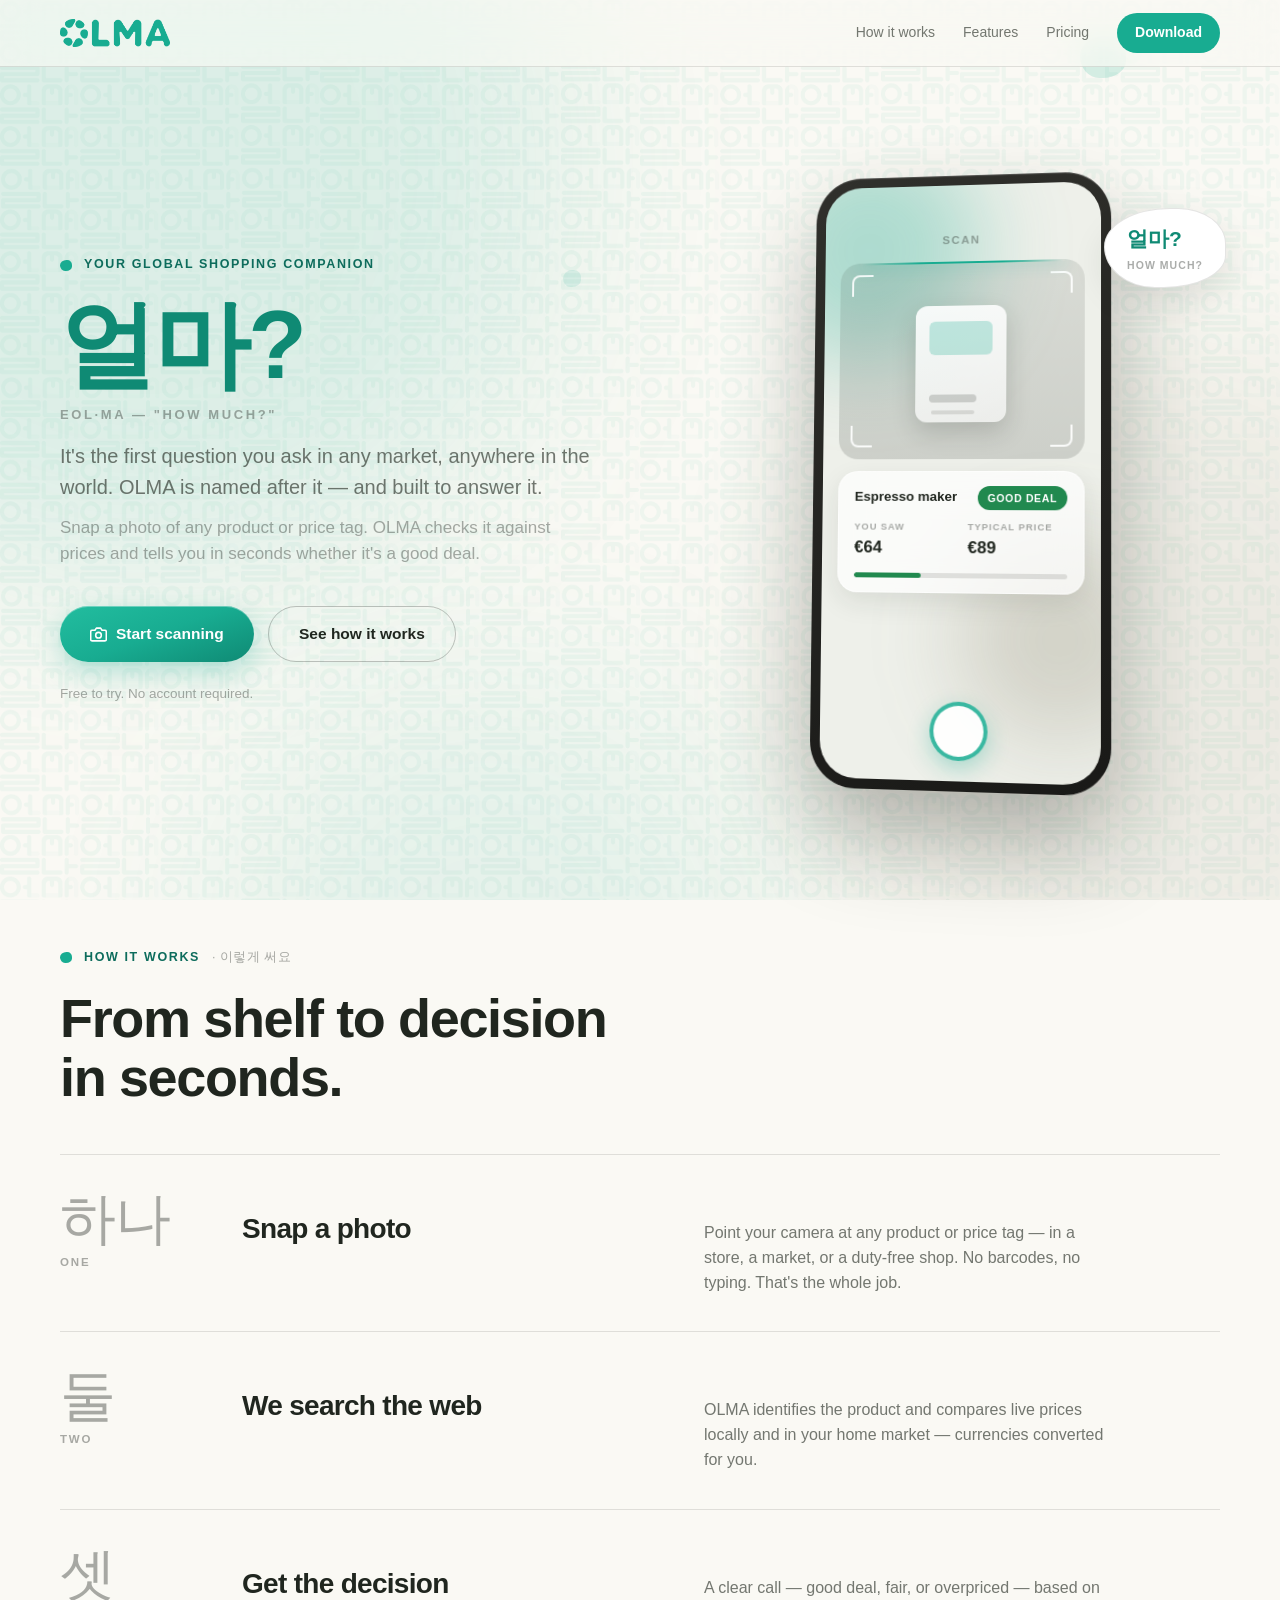
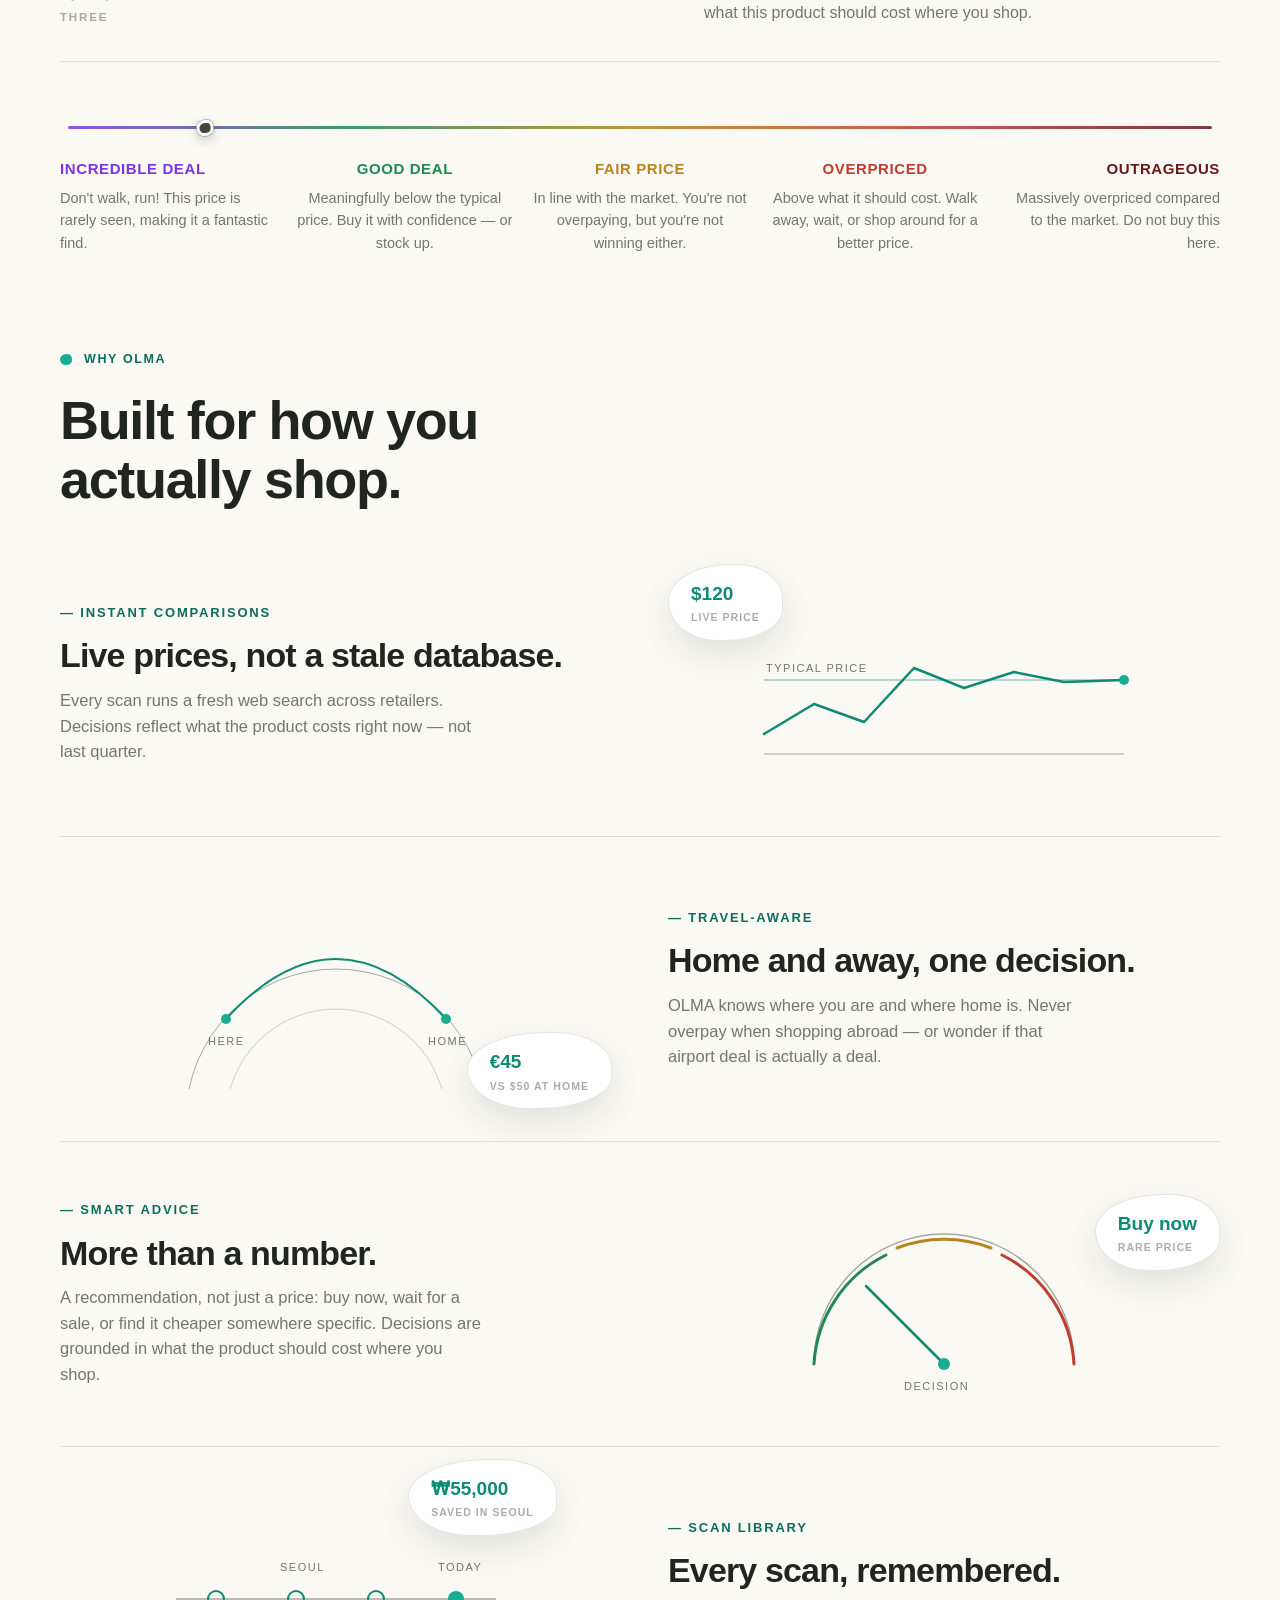
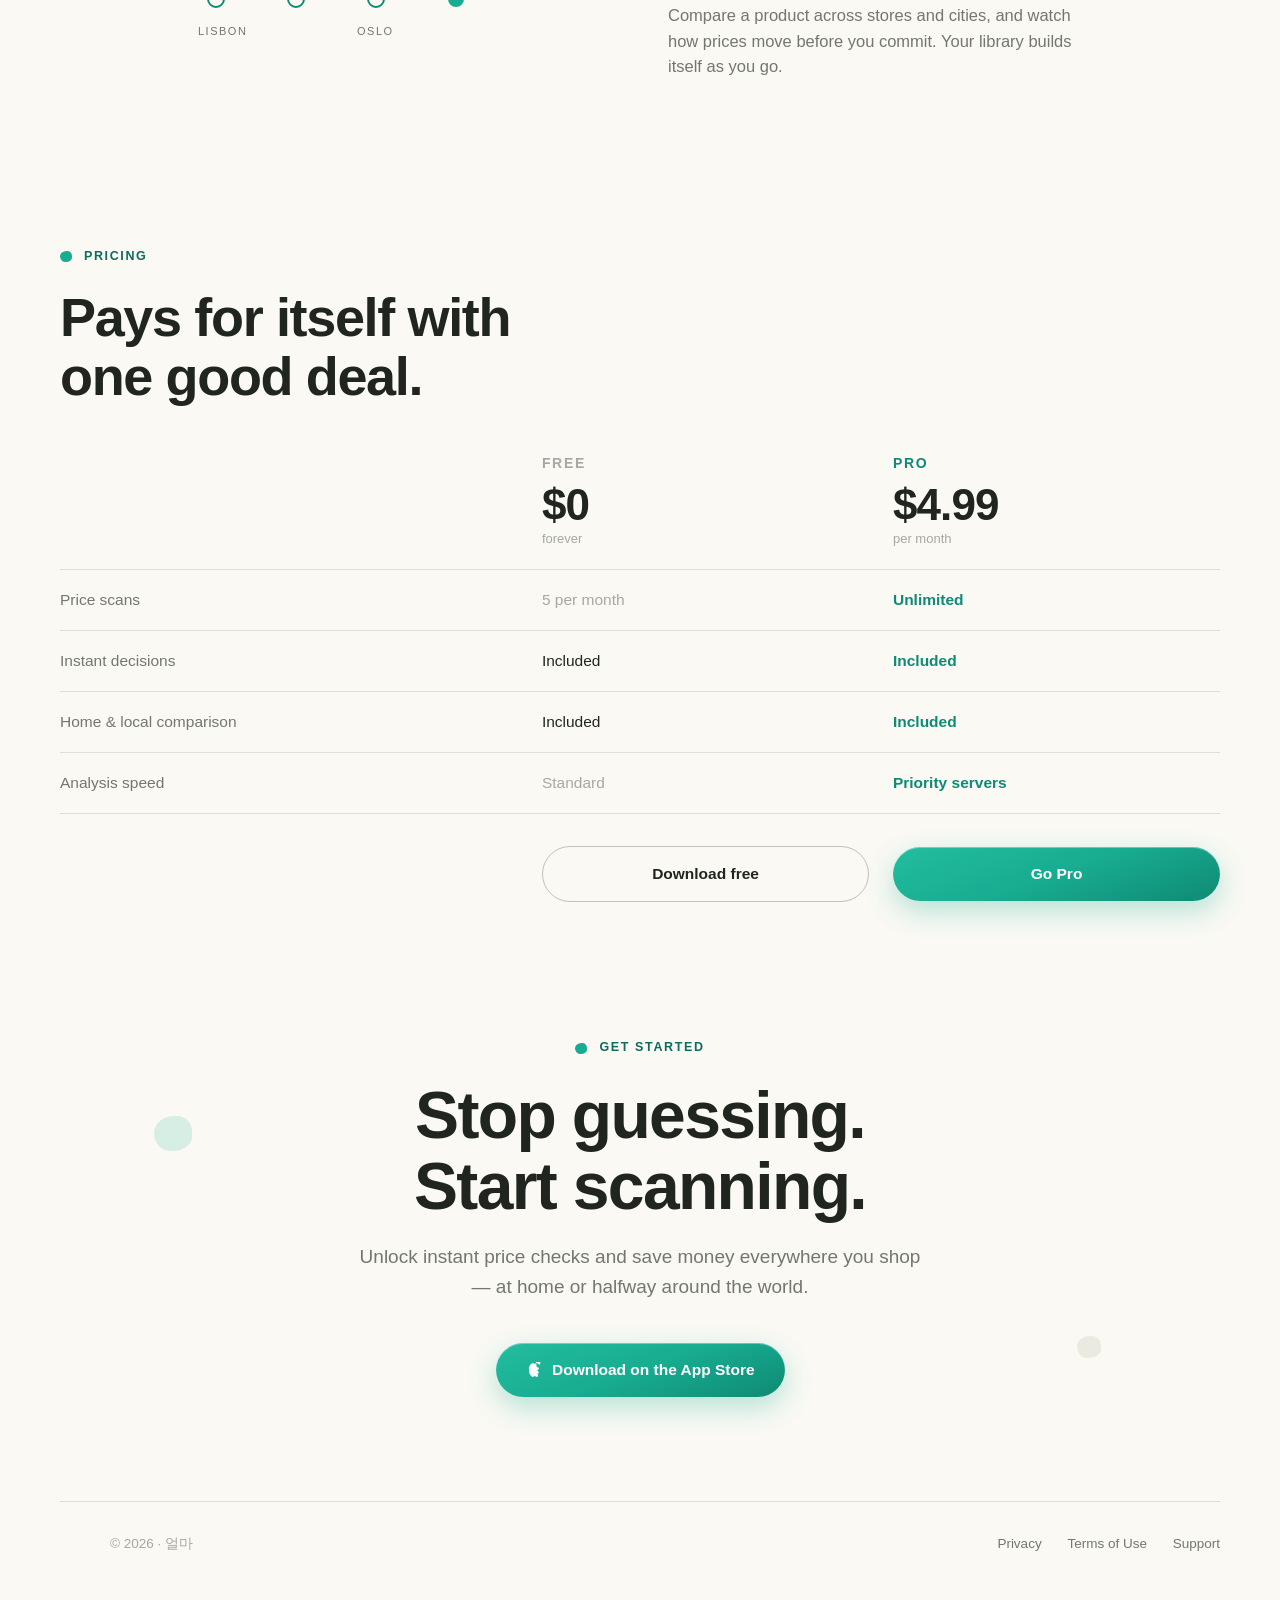
==== commit e568e916: "Add Meta Pixel code and download click tracking" ====
--- a/index.html
+++ b/index.html
@@ -18,6 +18,10 @@
 
     gtag('config', 'G-GTPLYG54S1');
   </script>
+  <!-- Meta Pixel Code -->
+  <script>!function(f,b,e,v,n,t,s){if(f.fbq)return;n=f.fbq=function(){n.callMethod?n.callMethod.apply(n,arguments):n.queue.push(arguments)};if(!f._fbq)f._fbq=n;n.push=n;n.loaded=!0;n.version='2.0';n.queue=[];t=b.createElement(e);t.async=!0;t.src=v;s=b.getElementsByTagName(e)[0];s.parentNode.insertBefore(t,s)}(window,document,'script','https://connect.facebook.net/en_US/fbevents.js'); fbq('init', '1390187582989149'); fbq('track', 'PageView');</script>
+  <noscript><img height="1" width="1" src="https://www.facebook.com/tr?id=1390187582989149&ev=PageView&noscript=1"/></noscript>
+  <!-- End Meta Pixel Code -->
 </head>
 <body>
 
@@ -68,7 +72,7 @@
         <p class="meaning reveal" style="--d:.2s">It's the first question you ask in any market, anywhere in the world. OLMA is named after it — and built to answer it.</p>
         <p class="lede reveal" style="--d:.26s">Snap a photo of any product or price tag. OLMA checks it against prices and tells you in seconds whether it's a good deal.</p>
         <div class="hero-ctas reveal" style="--d:.32s">
-          <a class="btn btn-primary" href="#download">
+          <a class="btn btn-primary" href="#download" onclick="trackDownload()">
             <svg width="17" height="17" viewBox="0 0 24 24" fill="none" stroke="currentColor" stroke-width="2.2" stroke-linecap="round" stroke-linejoin="round" aria-hidden="true">
               <path d="M23 19a2 2 0 0 1-2 2H3a2 2 0 0 1-2-2V8a2 2 0 0 1 2-2h4l2-3h6l2 3h4a2 2 0 0 1 2 2z" />
               <circle cx="12" cy="13" r="4" />
@@ -331,8 +335,8 @@
 
         <div class="plans-cta">
           <span></span>
-          <a class="btn btn-quiet" href="#download">Download free</a>
-          <a class="btn btn-primary" href="#download">Go Pro</a>
+          <a class="btn btn-quiet" href="#download" onclick="trackDownload()">Download free</a>
+          <a class="btn btn-primary" href="#download" onclick="trackDownload()">Go Pro</a>
         </div>
       </div>
     </div>
@@ -346,7 +350,7 @@
       <span class="kicker reveal">Get started</span>
       <h2 class="reveal" style="--d:.06s">Stop guessing.<br />Start scanning.</h2>
       <p class="lede reveal" style="--d:.12s">Unlock instant price checks and save money everywhere you shop — at home or halfway around the world.</p>
-      <a class="btn btn-primary reveal" style="--d:.2s" href="https://apps.apple.com/us/app/olma-scan-compare/id6790042890">
+      <a class="btn btn-primary reveal" style="--d:.2s" href="https://apps.apple.com/us/app/olma-scan-compare/id6790042890" onclick="trackDownload()">
         <svg width="17" height="17" viewBox="0 0 24 24" fill="currentColor" aria-hidden="true">
           <path d="M17.05 20.28c-.98.95-2.05.8-3.08.35-1.09-.46-2.09-.48-3.24 0-1.44.62-2.2.44-3.06-.35C2.79 15.25 3.51 7.59 9.05 7.31c1.35.07 2.29.74 3.08.8 1.18-.24 2.31-.93 3.57-.84 1.51.12 2.07.55 2.26.83.34.62.08 1.62-.31 2.09-.18.21-.74.75-.88.86l-.27.16c-.27.19-.4.41-.4.68 0 .27.13.49.4.68l.27.16c.14.11.7.65.88.86.39.47.65 1.47.31 2.09-.19.28-.75.71-2.26.83-1.26-.1-2.39-.6-3.57-.84-.79.06-1.73.73-3.08.8-5.54-.28-6.26-7.94-3.14-12.37.9-1.37 2.26-2.25 3.9-2.31 1.03-.05 1.66.24 2.55.65 1.09-.49 1.47-.84 2.61-.84 1.64 0 3 .94 3.9 2.31 1.12-1.68 2.1-3.44.68-5.1-.58-.72-1.54-1.08-2.5-.96-.5.08-1 .27-1.42.63-.56.52-1.34 1.61-1.58 1.86"/>
         </svg>
@@ -370,5 +374,11 @@
   </footer>
 
   <script src="js/main.js"></script>
+  <script>
+    function trackDownload() {
+      if (typeof fbq === 'function') fbq('trackCustom', 'DownloadClick');
+      if (typeof gtag === 'function') gtag('event', 'download_click', { 'event_category': 'engagement' });
+    }
+  </script>
 </body>
 </html>
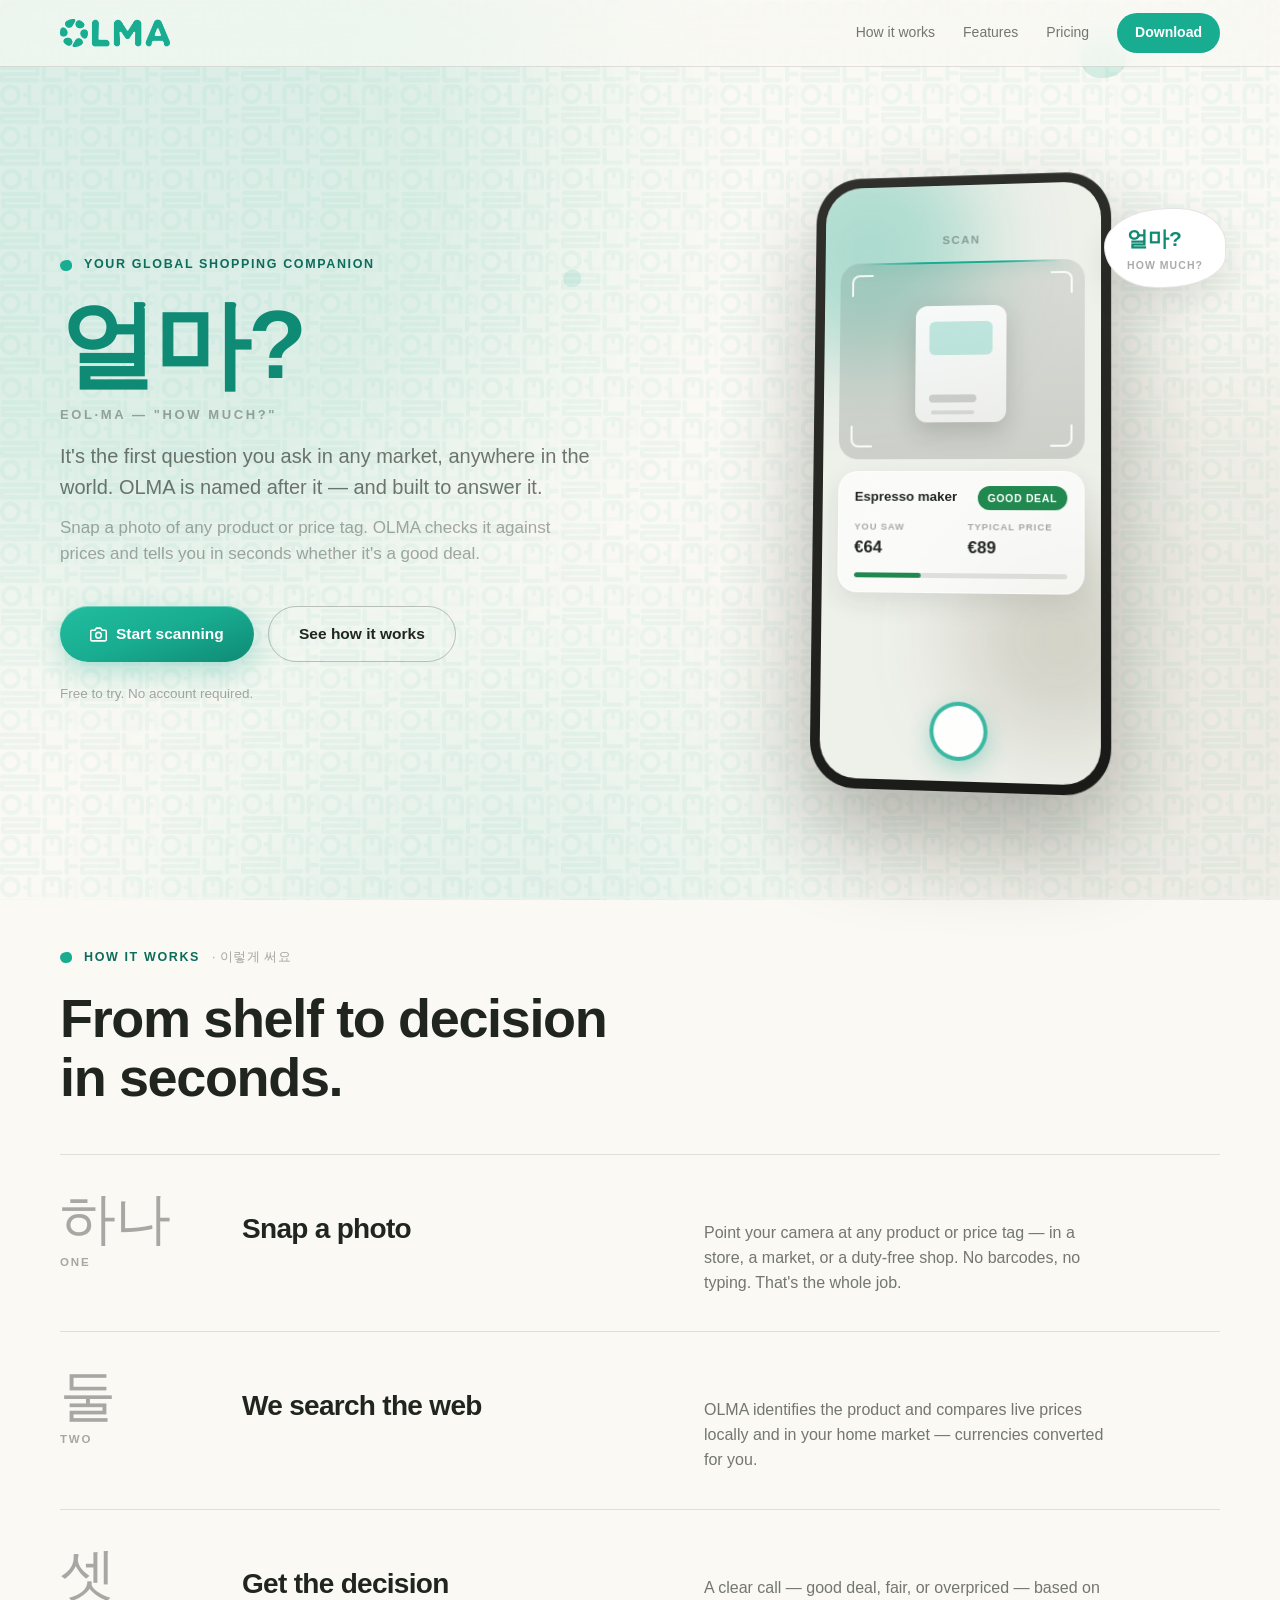
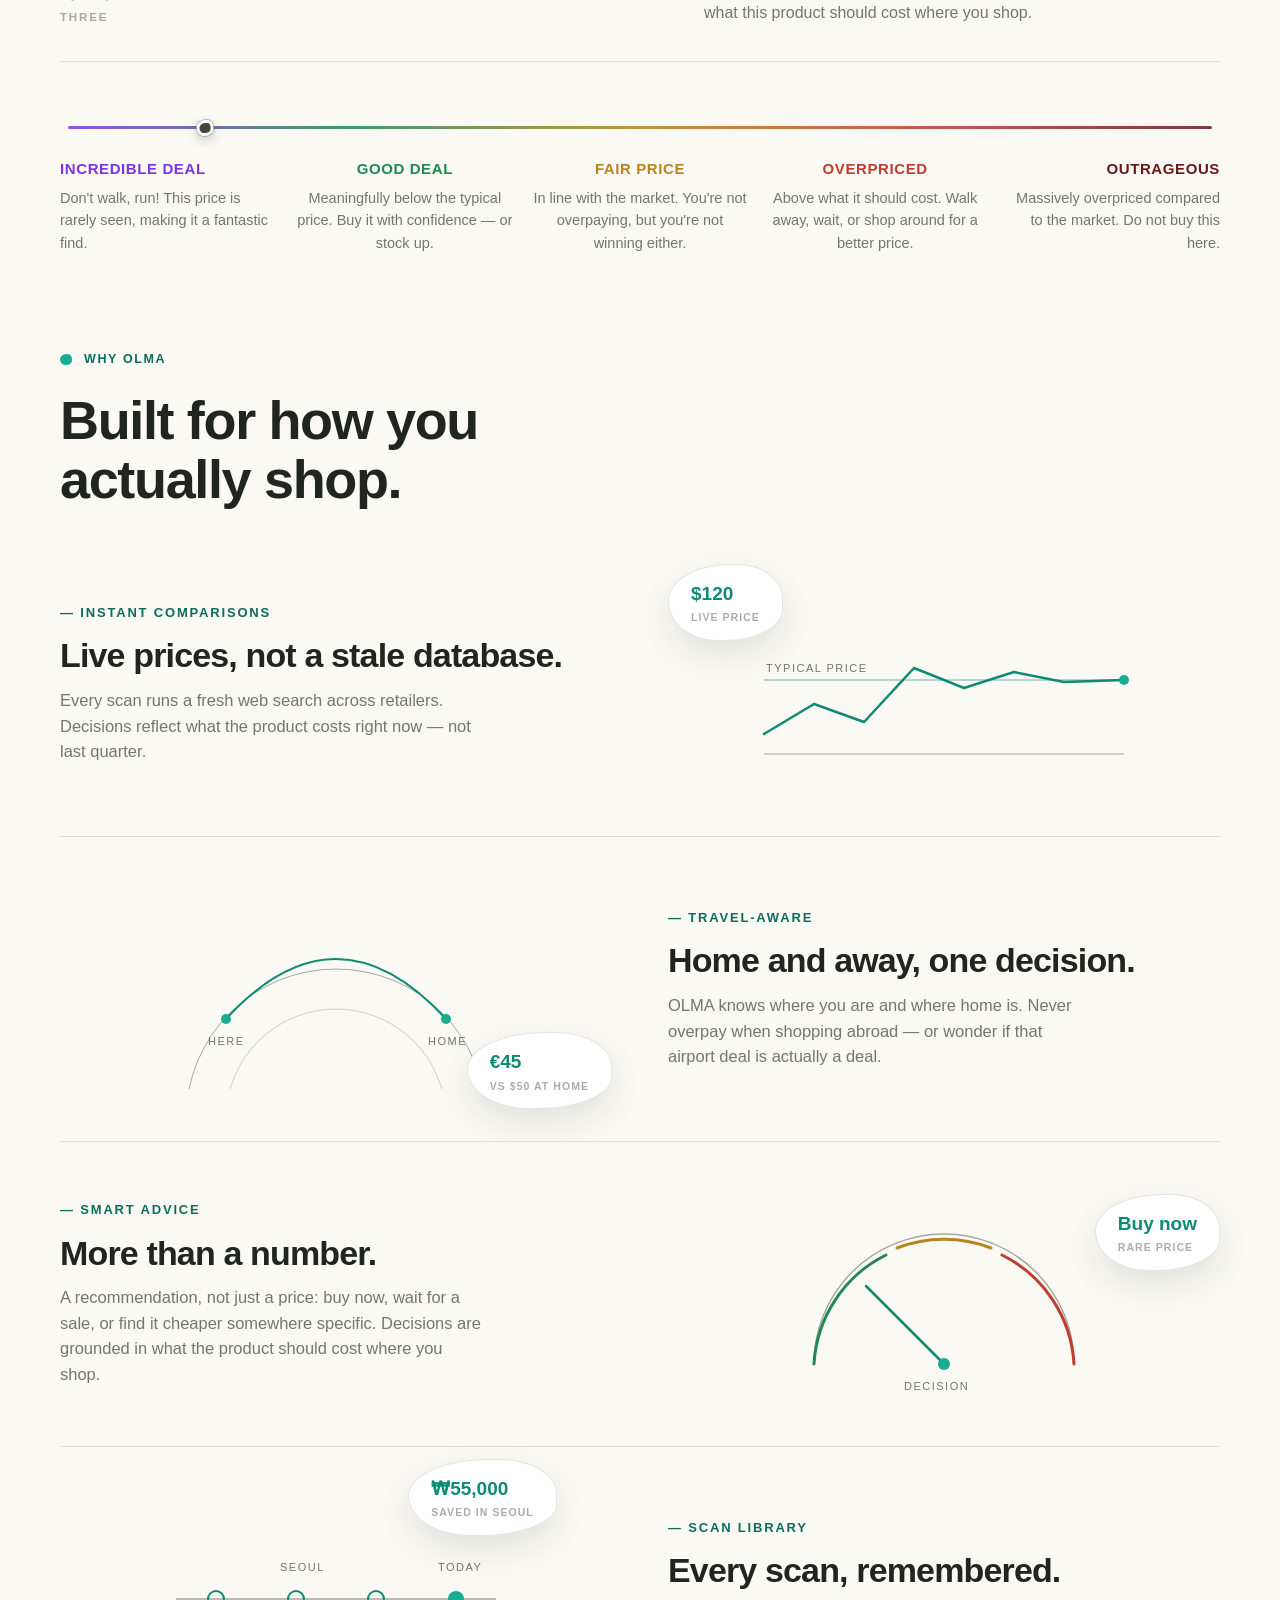
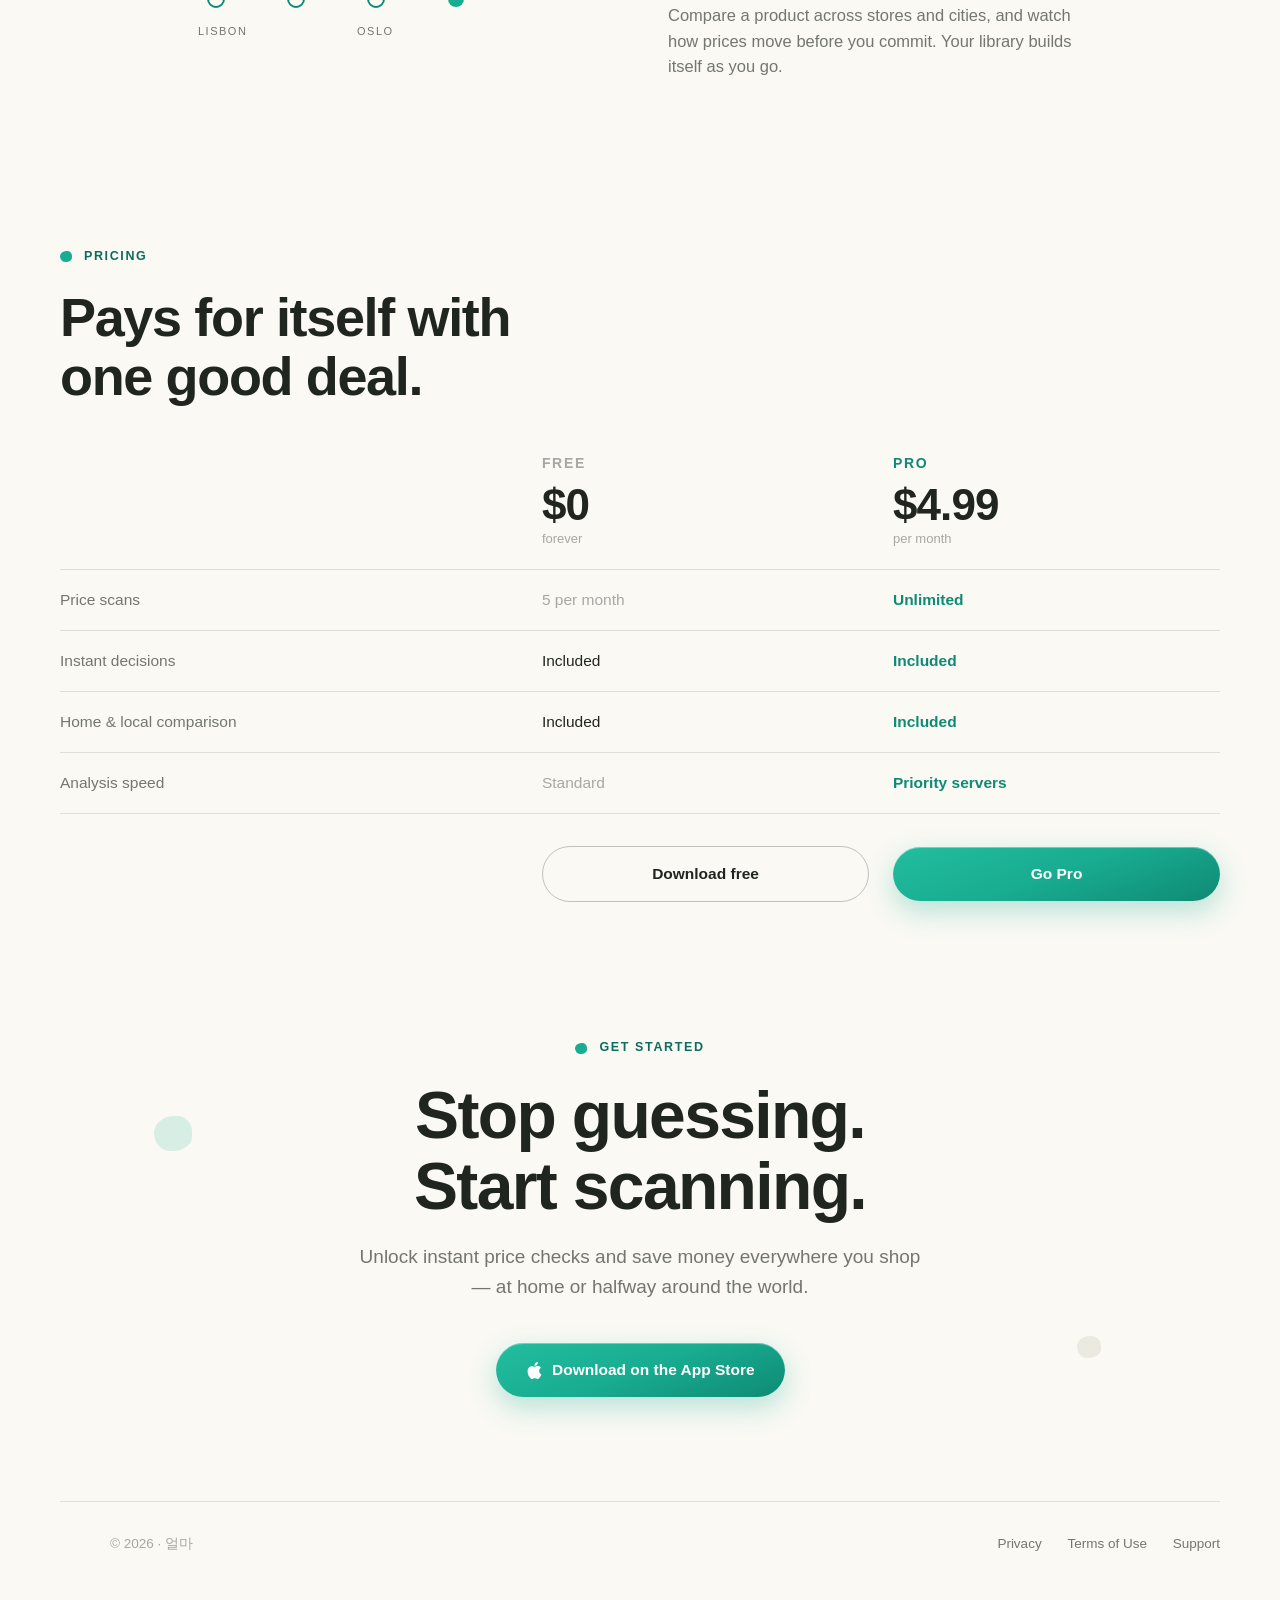
==== commit 484097ad: "Fix Apple icon SVG path" ====
--- a/index.html
+++ b/index.html
@@ -352,7 +352,7 @@
       <p class="lede reveal" style="--d:.12s">Unlock instant price checks and save money everywhere you shop — at home or halfway around the world.</p>
       <a class="btn btn-primary reveal" style="--d:.2s" href="https://apps.apple.com/us/app/olma-scan-compare/id6790042890" onclick="trackDownload()">
         <svg width="17" height="17" viewBox="0 0 24 24" fill="currentColor" aria-hidden="true">
-          <path d="M17.05 20.28c-.98.95-2.05.8-3.08.35-1.09-.46-2.09-.48-3.24 0-1.44.62-2.2.44-3.06-.35C2.79 15.25 3.51 7.59 9.05 7.31c1.35.07 2.29.74 3.08.8 1.18-.24 2.31-.93 3.57-.84 1.51.12 2.07.55 2.26.83.34.62.08 1.62-.31 2.09-.18.21-.74.75-.88.86l-.27.16c-.27.19-.4.41-.4.68 0 .27.13.49.4.68l.27.16c.14.11.7.65.88.86.39.47.65 1.47.31 2.09-.19.28-.75.71-2.26.83-1.26-.1-2.39-.6-3.57-.84-.79.06-1.73.73-3.08.8-5.54-.28-6.26-7.94-3.14-12.37.9-1.37 2.26-2.25 3.9-2.31 1.03-.05 1.66.24 2.55.65 1.09-.49 1.47-.84 2.61-.84 1.64 0 3 .94 3.9 2.31 1.12-1.68 2.1-3.44.68-5.1-.58-.72-1.54-1.08-2.5-.96-.5.08-1 .27-1.42.63-.56.52-1.34 1.61-1.58 1.86"/>
+          <path d="M12.152 6.896c-.948 0-2.415-1.078-3.96-1.04-2.04.027-3.91 1.183-4.961 3.014-2.117 3.675-.546 9.103 1.519 12.09 1.013 1.454 2.208 3.126 3.805 3.063 1.52-.06 2.1-.986 3.923-.986 1.815 0 2.348.986 3.923.947 1.635-.04 2.65-1.525 3.655-2.99 1.16-1.688 1.636-3.325 1.662-3.415-.039-.013-3.182-1.221-3.22-4.857-.026-3.04 2.482-4.494 2.597-4.559-1.429-2.09-3.623-2.324-4.39-2.376-2-.156-3.675 1.09-4.61 1.09zM15.53 3.83c.843-1.012 1.4-2.427 1.245-3.83-1.207.052-2.662.805-3.532 1.818-.78.896-1.454 2.338-1.273 3.714 1.338.104 2.715-.688 3.56-1.702z" />
         </svg>
         Download on the App Store
       </a>
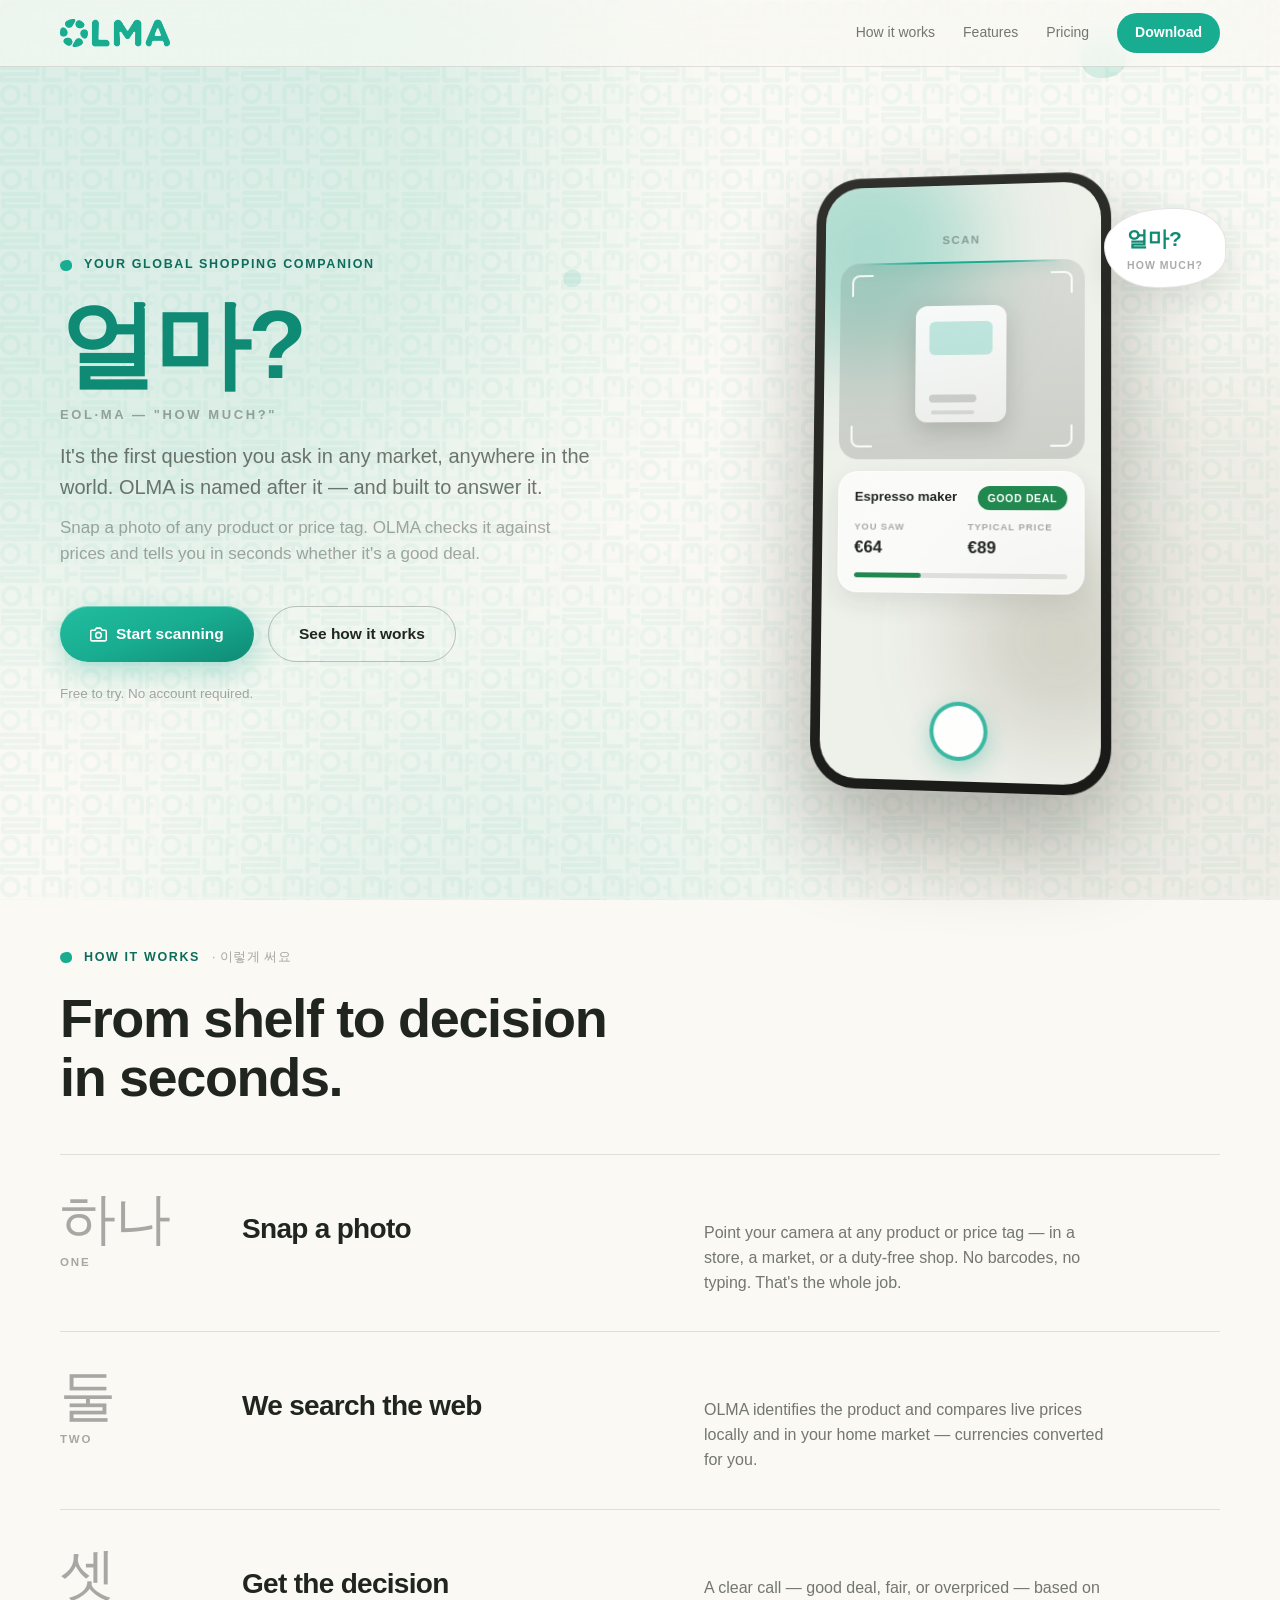
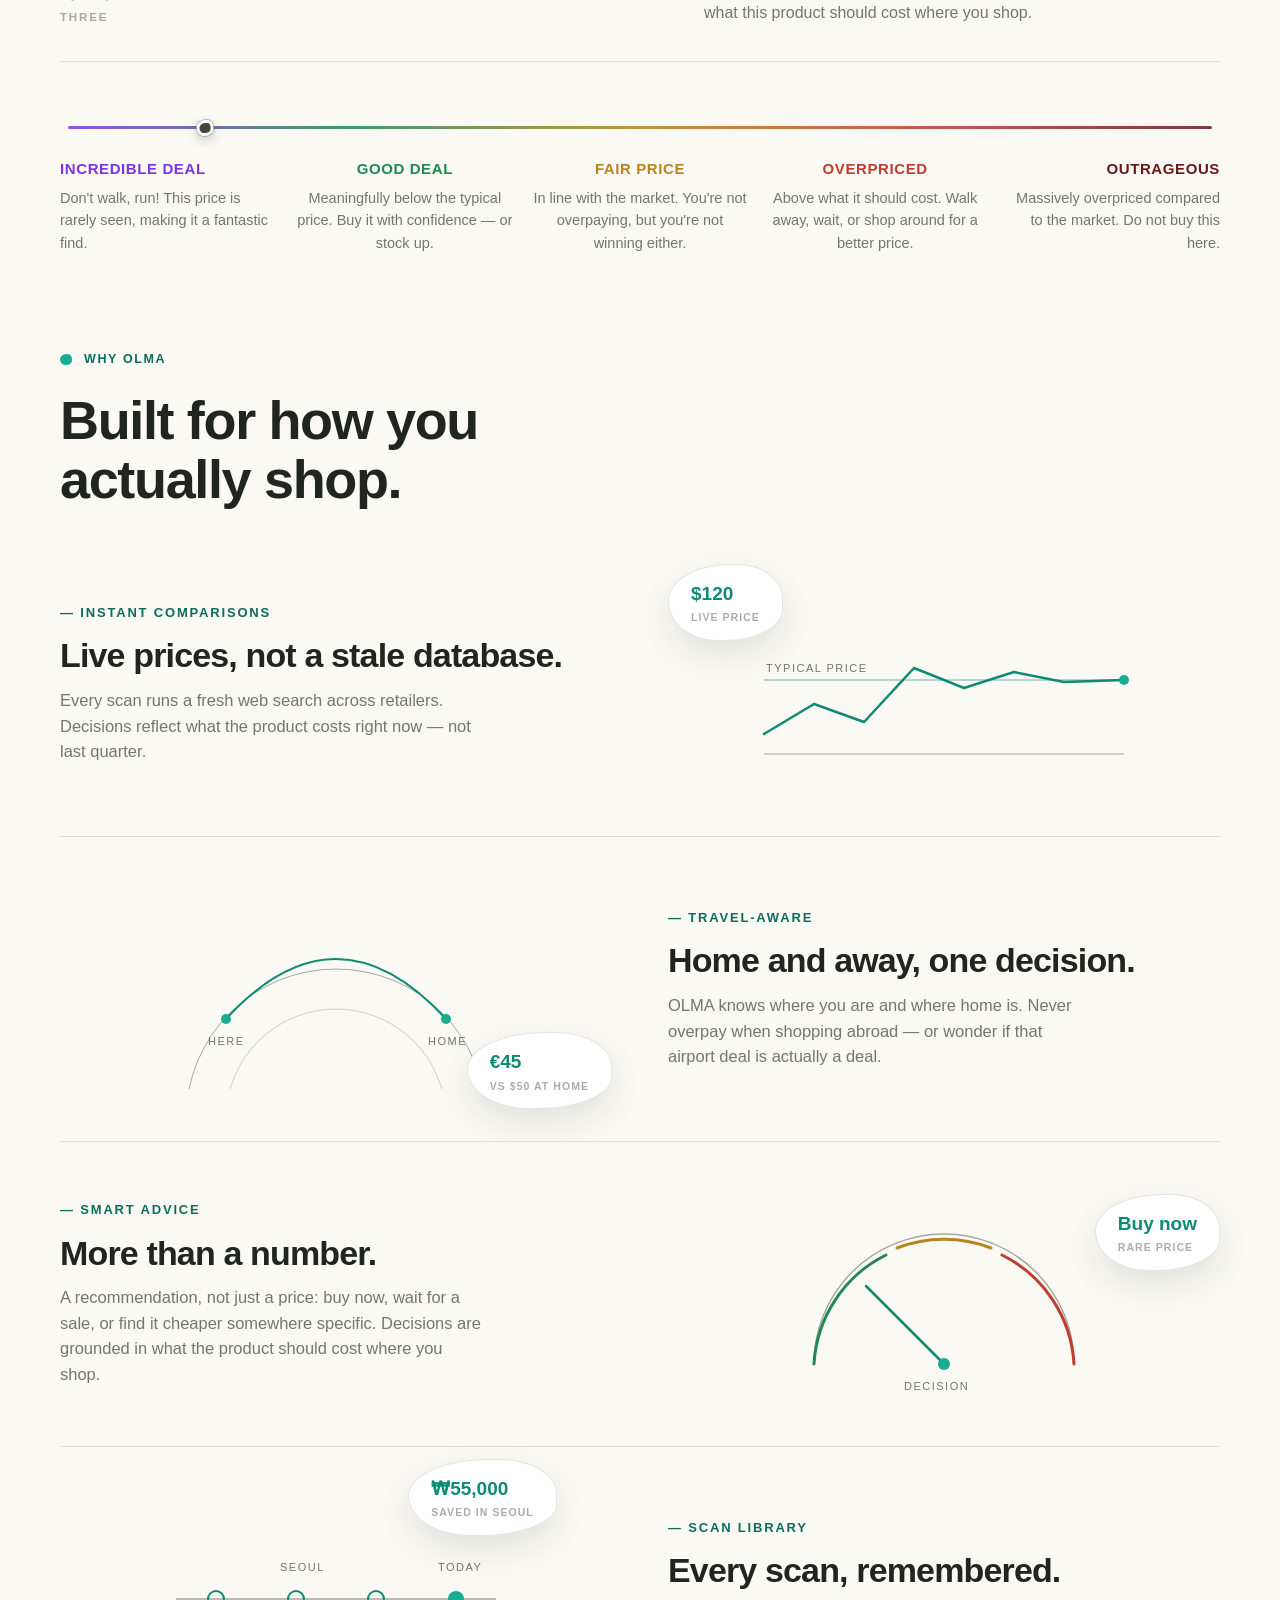
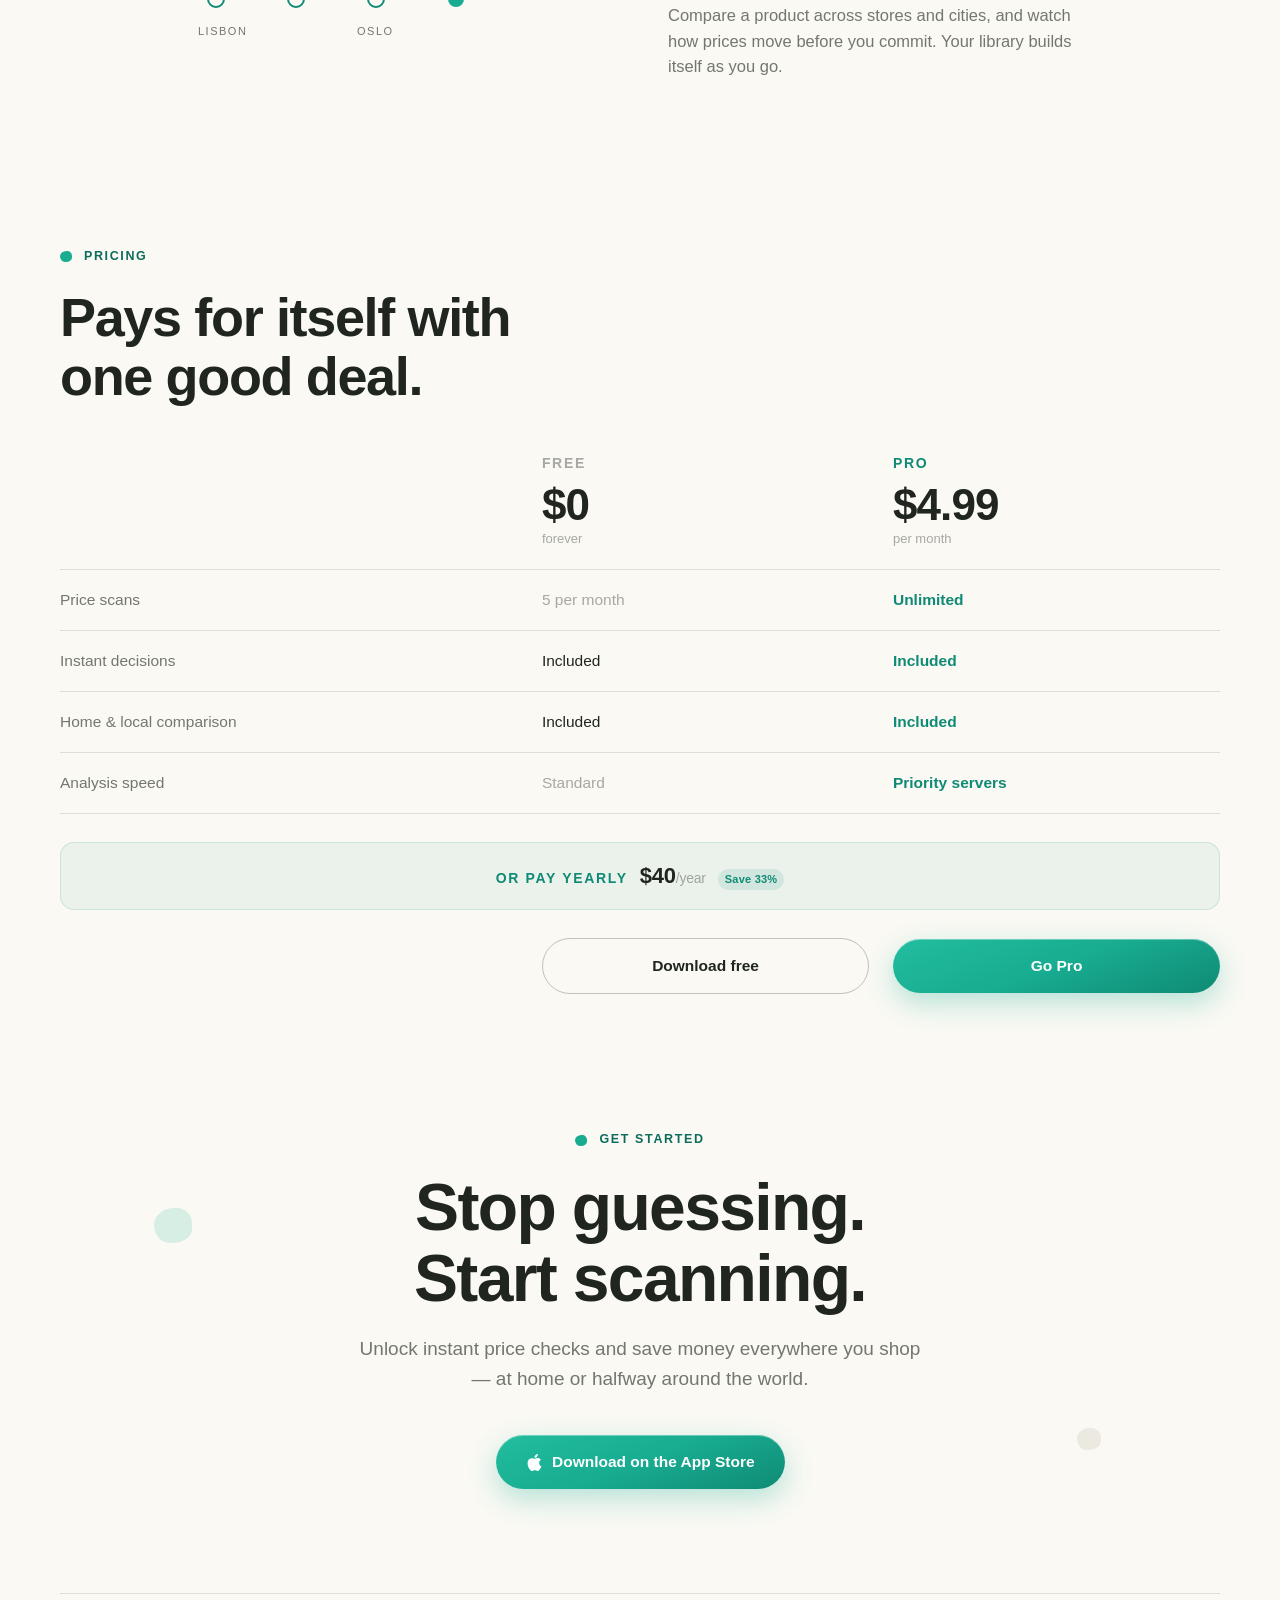
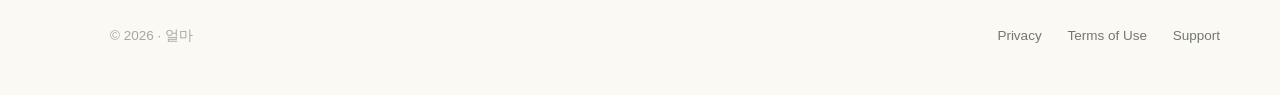
==== commit ec0de32c: "Add yearly pricing option to pricing section Adds a full-width "Or pay yearly — $40/year, save 33%" " ====
--- a/index.html
+++ b/index.html
@@ -332,11 +332,18 @@
           <span class="mark yes">Priority servers</span>
         </div>
 
+        <div class="plan-yearly-wrap">
+          <div class="plan-yearly">
+            <span class="plan-yearly-label">Or pay yearly</span>
+            <span class="plan-yearly-price">$40<span class="per">/year</span></span>
+            <span class="plan-save">Save 33%</span>
+          </div>
+        </div>
 
         <div class="plans-cta">
           <span></span>
-          <a class="btn btn-quiet" href="#download" onclick="trackDownload()">Download free</a>
-          <a class="btn btn-primary" href="#download" onclick="trackDownload()">Go Pro</a>
+          <a class="btn btn-quiet" href="https://apps.apple.com/us/app/olma-scan-compare/id6790042890" onclick="trackDownload()">Download free</a>
+          <a class="btn btn-primary" href="https://apps.apple.com/us/app/olma-scan-compare/id6790042890" onclick="trackDownload()">Go Pro</a>
         </div>
       </div>
     </div>
--- a/css/style.css
+++ b/css/style.css
@@ -944,6 +944,60 @@
   color: var(--ink-3);
 }
 
+.plan-save {
+  display: inline-block;
+  margin-left: 8px;
+  padding: 2px 7px;
+  border-radius: 999px;
+  background: color-mix(in srgb, var(--accent-deep) 12%, transparent);
+  color: var(--accent-deep);
+  font-size: 11px;
+  font-weight: 650;
+  letter-spacing: 0.02em;
+  white-space: nowrap;
+}
+
+/* Yearly option: its own band below the table's closing rule. */
+.plan-yearly-wrap {
+  border-top: 1px solid var(--hairline);
+  padding-top: 28px;
+}
+
+.plan-yearly {
+  display: flex;
+  align-items: baseline;
+  justify-content: center;
+  flex-wrap: wrap;
+  gap: 4px 12px;
+  padding: 16px 20px;
+  border-radius: 14px;
+  background: color-mix(in srgb, var(--accent-deep) 6%, transparent);
+  border: 1px solid color-mix(in srgb, var(--accent-deep) 14%, transparent);
+}
+
+.plan-yearly-label {
+  font-size: 14px;
+  font-weight: 650;
+  letter-spacing: 0.12em;
+  text-transform: uppercase;
+  color: var(--accent-deep);
+}
+
+.plan-yearly-price {
+  font-size: 22px;
+  font-weight: 650;
+  letter-spacing: -0.01em;
+  font-variant-numeric: tabular-nums;
+}
+
+.plan-yearly-price .per {
+  font-size: 14px;
+  font-weight: 500;
+  color: var(--ink-3);
+}
+
+.plan-yearly .plan-save { margin-left: 0; }
+
 .plan-row {
   display: grid;
   grid-template-columns: 1.4fr 1fr 1fr;
@@ -964,8 +1018,7 @@
   display: grid;
   grid-template-columns: 1.4fr 1fr 1fr;
   gap: 24px;
-  padding-top: 32px;
-  border-top: 1px solid var(--hairline);
+  padding-top: 28px;
   align-items: center;
 }
 
@@ -1167,3 +1220,56 @@
   .draw line.animate-draw, .draw polyline.animate-draw { stroke-dashoffset: 0; }
   html { scroll-behavior: auto; }
 }
+
+/* ── In-app-browser escape hatch (Instagram, Facebook, TikTok…) ─────────── */
+.iab-sheet {
+  position: fixed;
+  inset: 0;
+  z-index: 999;
+  display: none;
+}
+.iab-sheet.in { display: block; }
+
+.iab-scrim {
+  position: absolute;
+  inset: 0;
+  background: rgba(32, 38, 31, 0.44);
+  backdrop-filter: blur(2px);
+  animation: iab-fade 0.3s var(--ease) both;
+}
+
+.iab-card {
+  position: absolute;
+  left: 0;
+  right: 0;
+  bottom: 0;
+  padding: 28px 24px calc(28px + env(safe-area-inset-bottom));
+  background: var(--bg);
+  border-radius: var(--r-l) var(--r-l) 0 0;
+  box-shadow: 0 -8px 40px rgba(32, 38, 31, 0.18);
+  text-align: center;
+  animation: iab-rise 0.45s var(--spring) both;
+}
+.iab-card h3 {
+  margin: 0 0 10px;
+  font-size: 20px;
+  color: var(--ink);
+}
+.iab-card p {
+  margin: 0 0 20px;
+  font-size: 15px;
+  line-height: 1.5;
+  color: var(--ink-2);
+}
+.iab-card .btn {
+  display: block;
+  width: 100%;
+  margin-top: 10px;
+  word-break: break-all;
+}
+
+@keyframes iab-fade { from { opacity: 0; } to { opacity: 1; } }
+@keyframes iab-rise {
+  from { transform: translateY(100%); }
+  to   { transform: translateY(0); }
+}
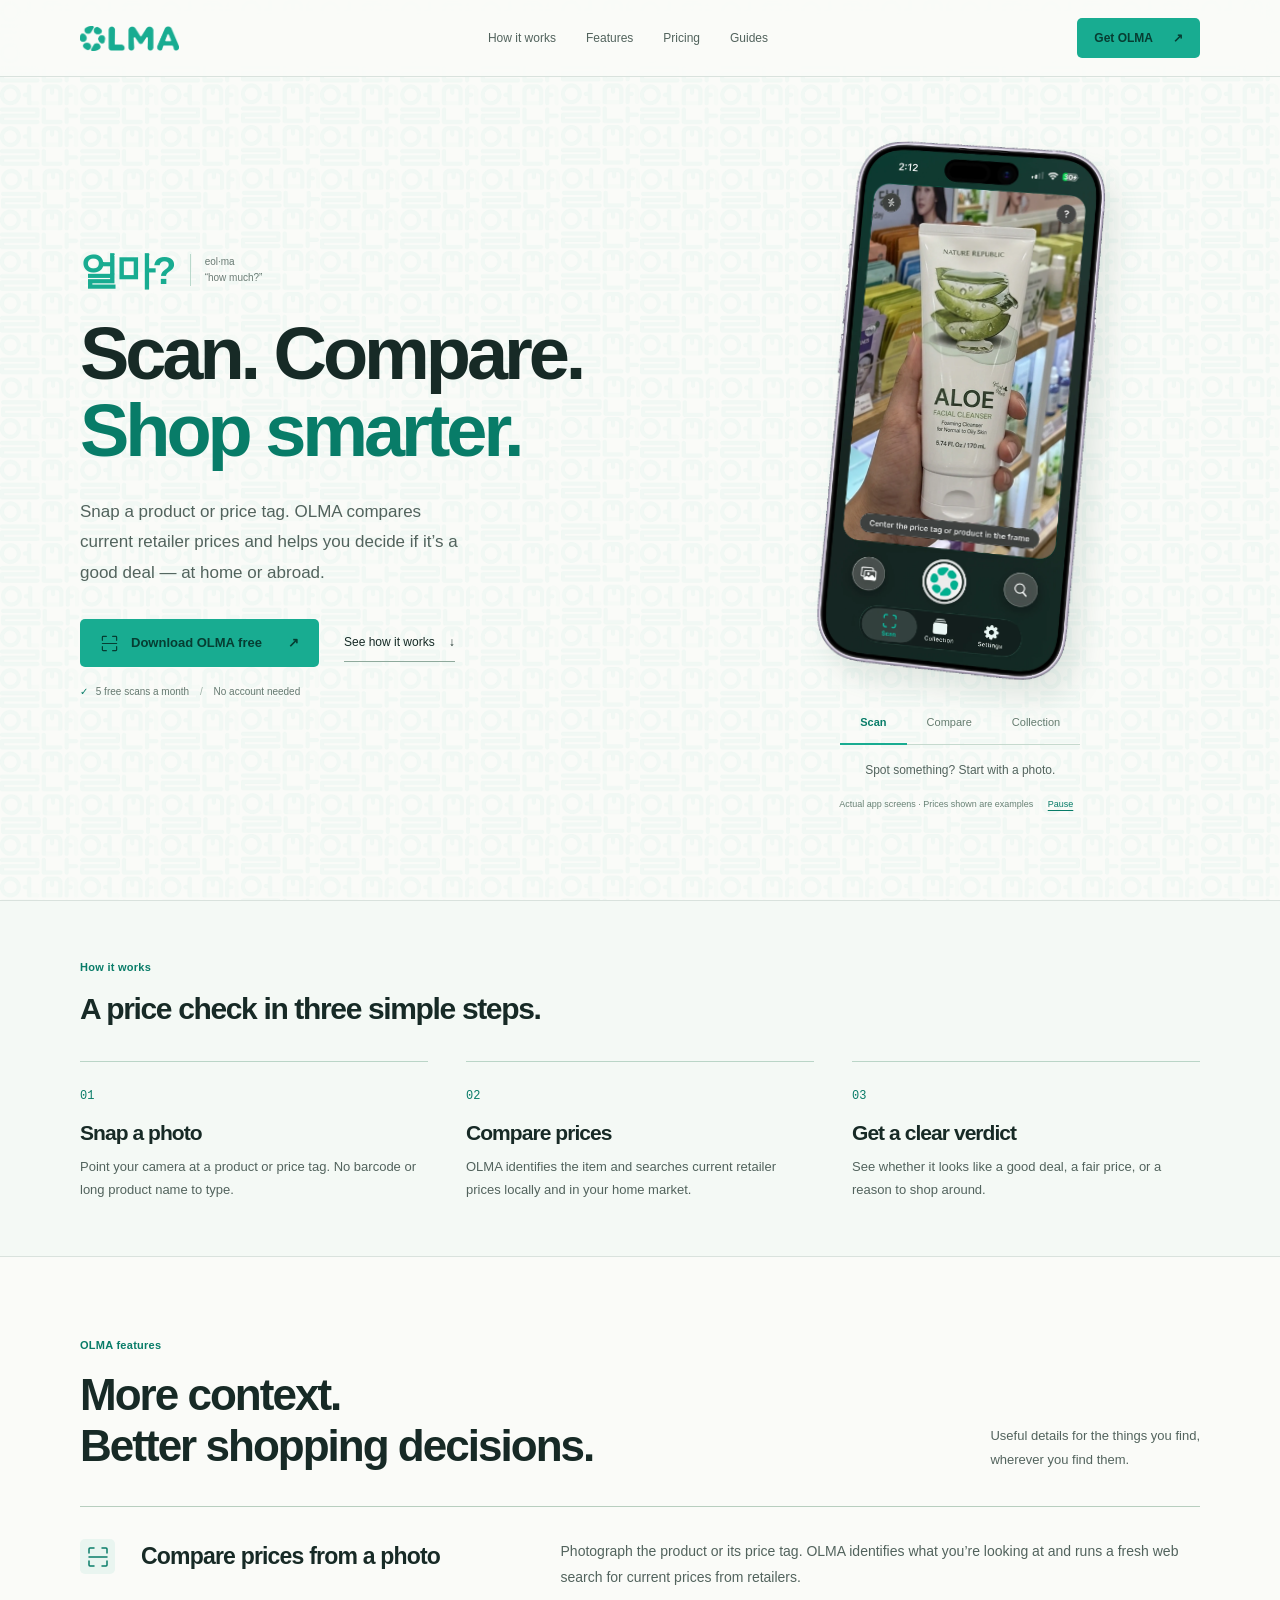
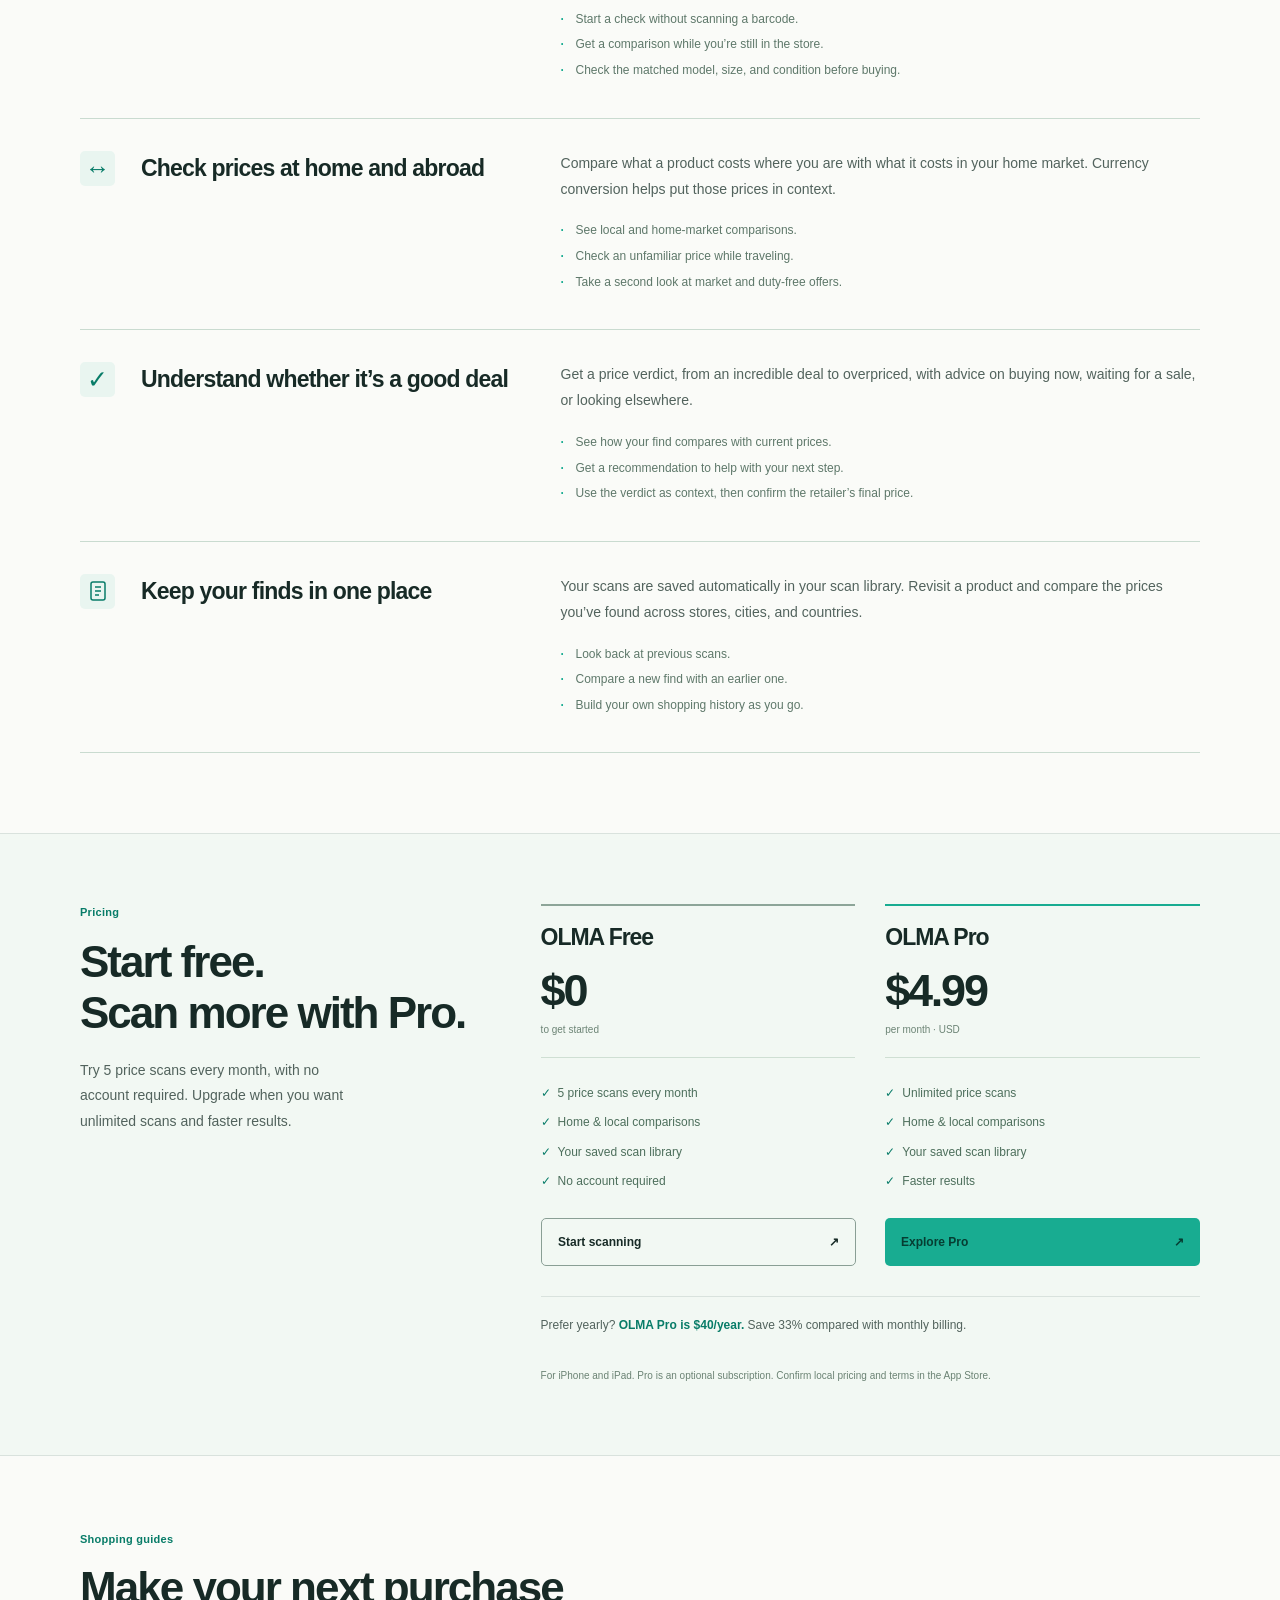
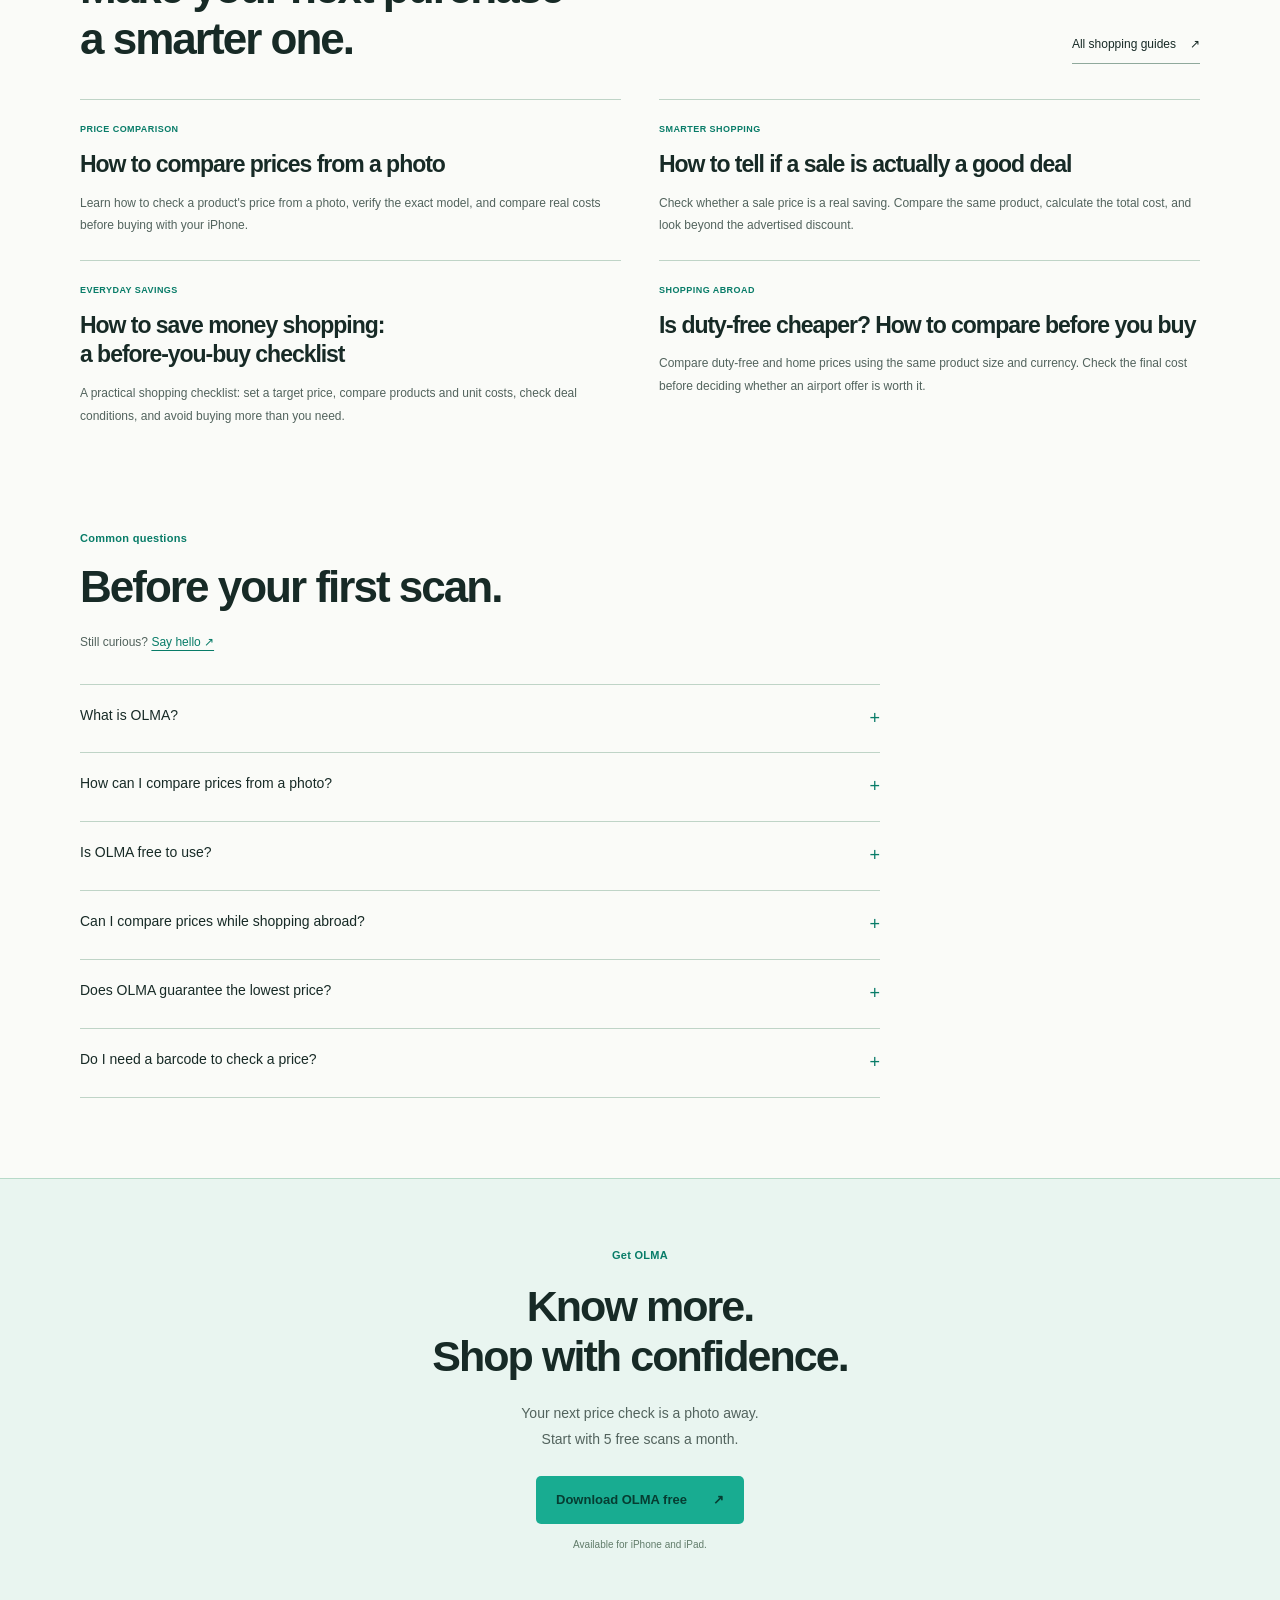
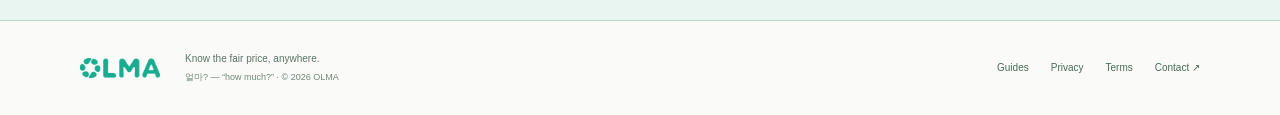
==== commit 283edc47: "Revamp OLMA website with app previews, shopping guides, and SEO tracking" ====
--- a/index.html
+++ b/index.html
@@ -3,13 +3,38 @@
 <head>
   <meta charset="UTF-8" />
   <meta name="viewport" content="width=device-width, initial-scale=1.0" />
-  <title>OLMA — Know the fair price, anywhere</title>
-  <meta name="description" content="Snap a photo of any product or price tag and get an instant decision on whether it's a good deal — at home or abroad." />
+  <title>OLMA: Photo Price Comparison App for iPhone</title>
+  <meta name="description" content="Compare prices from a photo with OLMA. Scan products and price tags, check deals at home or abroad, and shop smarter. Free to try on iPhone and iPad." />
+  <link rel="canonical" href="https://olmaapp.com/" />
+  <meta name="robots" content="index, follow, max-image-preview:large" />
+  <meta name="apple-itunes-app" content="app-id=6790042890" />
+  <meta property="og:site_name" content="OLMA" />
+  <meta property="og:type" content="website" />
+  <meta property="og:locale" content="en_US" />
+  <meta property="og:title" content="OLMA: Photo Price Comparison App for iPhone" />
+  <meta property="og:description" content="Compare prices from a photo with OLMA. Scan products and price tags, check deals at home or abroad, and shop smarter. Free to try on iPhone and iPad." />
+  <meta property="og:url" content="https://olmaapp.com/" />
+  <meta property="og:image" content="https://olmaapp.com/assets/olma-logo.png" />
+  <meta property="og:image:width" content="846" />
+  <meta property="og:image:height" content="846" />
+  <meta property="og:image:alt" content="OLMA's teal pebble logo" />
+  <meta name="twitter:card" content="summary" />
+  <meta name="twitter:title" content="OLMA: Photo Price Comparison App for iPhone" />
+  <meta name="twitter:description" content="Compare prices from a photo with OLMA. Scan products and price tags, check deals at home or abroad, and shop smarter. Free to try on iPhone and iPad." />
+  <meta name="twitter:image" content="https://olmaapp.com/assets/olma-logo.png" />
   <meta name="color-scheme" content="light" />
   <link rel="icon" href="assets/olma-logo.png" />
   <link rel="stylesheet" href="css/style.css" />
+  <link rel="stylesheet" href="css/guides.css" />
+  <link rel="stylesheet" href="/css/homepage.css" />
+  <script src="/js/homepage.js" defer></script>
+  <script src="/js/analytics.js" defer></script>
 
   <!-- Google tag (gtag.js) -->
+  <script>
+    // Keep local development and preview hosts out of production Analytics.
+    window['ga-disable-G-GTPLYG54S1'] = !['olmaapp.com', 'www.olmaapp.com'].includes(window.location.hostname);
+  </script>
   <script async src="https://www.googletagmanager.com/gtag/js?id=G-GTPLYG54S1"></script>
   <script>
     window.dataLayer = window.dataLayer || [];
@@ -20,372 +45,100 @@
   </script>
   <!-- Meta Pixel Code -->
   <script>!function(f,b,e,v,n,t,s){if(f.fbq)return;n=f.fbq=function(){n.callMethod?n.callMethod.apply(n,arguments):n.queue.push(arguments)};if(!f._fbq)f._fbq=n;n.push=n;n.loaded=!0;n.version='2.0';n.queue=[];t=b.createElement(e);t.async=!0;t.src=v;s=b.getElementsByTagName(e)[0];s.parentNode.insertBefore(t,s)}(window,document,'script','https://connect.facebook.net/en_US/fbevents.js'); fbq('init', '1390187582989149'); fbq('track', 'PageView');</script>
-  <noscript><img height="1" width="1" src="https://www.facebook.com/tr?id=1390187582989149&ev=PageView&noscript=1"/></noscript>
   <!-- End Meta Pixel Code -->
+  <script type="application/ld+json">{"@context": "https://schema.org", "@graph": [{"@type": "Organization", "@id": "https://olmaapp.com/#organization", "name": "OLMA", "url": "https://olmaapp.com/", "logo": "https://olmaapp.com/assets/olma-logo.png", "sameAs": ["https://apps.apple.com/us/app/olma-scan-compare/id6790042890"]}, {"@type": "WebSite", "@id": "https://olmaapp.com/#website", "name": "OLMA", "url": "https://olmaapp.com/", "publisher": {"@id": "https://olmaapp.com/#organization"}, "inLanguage": "en"}, {"@type": "SoftwareApplication", "@id": "https://olmaapp.com/#app", "name": "OLMA: Scan & Compare", "url": "https://olmaapp.com/", "downloadUrl": "https://apps.apple.com/us/app/olma-scan-compare/id6790042890", "operatingSystem": "iOS, iPadOS", "applicationCategory": "ShoppingApplication", "description": "A photo price comparison app for iPhone and iPad. Scan a product or price tag to compare current retailer prices at home and abroad.", "offers": {"@type": "Offer", "price": "0", "priceCurrency": "USD", "description": "5 free scans per month. Optional Pro subscriptions available."}, "publisher": {"@id": "https://olmaapp.com/#organization"}}]}</script>
 </head>
-<body>
+<body class="home">
+  <a class="skip-link" href="#main">Skip to content</a>
+  <div class="pattern-bg" aria-hidden="true"></div>
+  <svg class="art-defs" aria-hidden="true" xmlns="http://www.w3.org/2000/svg"><defs>
+    <symbol id="icon-arrow" viewBox="0 0 24 24"><path d="M5 12h14m-6-6 6 6-6 6" fill="none" stroke="currentColor" stroke-width="1.7" stroke-linecap="round" stroke-linejoin="round"/></symbol>
+    <symbol id="icon-scan" viewBox="0 0 24 24"><path d="M8 3H4a1 1 0 0 0-1 1v4m13-5h4a1 1 0 0 1 1 1v4M3 16v4a1 1 0 0 0 1 1h4m8 0h4a1 1 0 0 0 1-1v-4M3 12h18" fill="none" stroke="currentColor" stroke-width="1.5" stroke-linecap="round"/></symbol>
+  </defs></svg>
+  <nav class="nav" aria-label="Main navigation"><div class="nav-inner">
+    <a class="brand" href="#top" aria-label="OLMA home"><img src="/assets/olma-logo-full.png" width="3338" height="846" alt="OLMA" class="main-logo-img" /></a>
+    <div class="nav-links"><a href="#how">How it works</a><a href="#features">Features</a><a href="#pricing">Pricing</a><a class="nav-guides" href="/blog/">Guides</a></div>
+    <div class="nav-actions"><a class="nav-download" data-cta="navigation" href="https://apps.apple.com/us/app/olma-scan-compare/id6790042890">Get OLMA <span aria-hidden="true">↗</span></a></div>
+  </div></nav>
+  <main id="main">
+    <header class="home-hero wrap" id="top">
+      <div class="intro-copy">
+        <div class="brand-language"><span lang="ko">얼마?</span><small>eol·ma<br />“how much?”</small></div>
+        <h1>Scan. Compare.<br /><span class="accent-word">Shop smarter.</span></h1>
+        <p class="intro-description">Snap a product or price tag. OLMA compares current retailer prices and helps you decide if it’s a good deal — at home or abroad.</p>
+        <div class="intro-actions"><a class="btn btn-primary" data-cta="hero" href="https://apps.apple.com/us/app/olma-scan-compare/id6790042890"><svg width="19" height="19" aria-hidden="true"><use href="#icon-scan" /></svg>Download OLMA free <span aria-hidden="true">↗</span></a><a class="demo-link" href="#how">See how it works <span aria-hidden="true">↓</span></a></div>
+        <p class="free-note"><span aria-hidden="true">✓</span> 5 free scans a month <span class="note-divider">/</span> No account needed</p>
+      </div>
+      <div class="demo-area" aria-label="Explore the OLMA app">
+        <div class="scene" id="product-scene">
+          <figure class="app-preview" id="app-preview" aria-describedby="preview-caption">
+            <img class="app-screen" data-screen="scan" src="/assets/app-preview/scan.webp" width="1058" height="1973" fetchpriority="high" alt="OLMA’s camera scanning an aloe facial cleanser in a shop, with photo, shutter, and search controls." />
+            <img class="app-screen" data-screen="compare" src="/assets/app-preview/compare.webp" width="934" height="1930" loading="lazy" decoding="async" hidden alt="OLMA’s comparison result for an aloe facial cleanser: a Look elsewhere verdict, a typical price range, and prices from individual retailers." />
+            <img class="app-screen" data-screen="collection" src="/assets/app-preview/collection.webp" width="1032" height="1965" loading="lazy" decoding="async" hidden alt="OLMA’s Collection screen, showing saved product photos, prices, and verdicts organized into Beauty and Home & Kitchen." />
+          </figure>
+        </div>
+        <div class="sample-controls" role="group" aria-label="Choose an app screen"><button type="button" data-preview="scan" aria-controls="app-preview" aria-pressed="true" disabled>Scan</button><button type="button" data-preview="compare" aria-controls="app-preview" aria-pressed="false" disabled>Compare</button><button type="button" data-preview="collection" aria-controls="app-preview" aria-pressed="false" disabled>Collection</button></div>
+        <p class="preview-caption" id="preview-caption" aria-live="polite">Spot something? Start with a photo.</p>
+        <p class="demo-disclaimer">Actual app screens · Prices shown are examples <button type="button" class="preview-playback" id="preview-playback" aria-label="Pause automatic app previews" hidden>Pause</button></p>
+      </div>
+    </header>
 
-  <!-- Background Pattern -->
-  <div class="pattern-bg" aria-hidden="true"></div>
+    <section class="idea-section" id="how"><div class="wrap">
+      <div class="section-heading"><div><span class="eyebrow">How it works</span><h2>A price check in three simple steps.</h2></div></div>
+      <div class="steps-grid">
+        <article><span class="step-index">01</span><h3>Snap a photo</h3><p>Point your camera at a product or price tag. No barcode or long product name to type.</p></article>
+        <article><span class="step-index">02</span><h3>Compare prices</h3><p>OLMA identifies the item and searches current retailer prices locally and in your home market.</p></article>
+        <article><span class="step-index">03</span><h3>Get a clear verdict</h3><p>See whether it looks like a good deal, a fair price, or a reason to shop around.</p></article>
+      </div>
+    </div></section>
 
-  <!-- Ambient background: blurred color fields + grain -->
-  <div class="ambient" aria-hidden="true">
-    <div class="blob blob-a"></div>
-    <div class="blob blob-b"></div>
-    <div class="blob blob-c"></div>
-  </div>
-  <svg class="grain" aria-hidden="true" width="100%" height="100%">
-    <filter id="noise">
-      <feTurbulence type="fractalNoise" baseFrequency="0.9" numOctaves="2" stitchTiles="stitch" />
-      <feColorMatrix type="saturate" values="0" />
-      <feComponentTransfer><feFuncA type="linear" slope="0.055" /></feComponentTransfer>
-    </filter>
-    <rect width="100%" height="100%" filter="url(#noise)" />
-  </svg>
+    <section class="benefits-section wrap" id="features">
+      <div class="section-heading"><div><span class="eyebrow">OLMA features</span><h2>More context.<br />Better shopping decisions.</h2></div><p>Useful details for the things you find,<br />wherever you find them.</p></div>
+      <div class="benefit-grid">
+        <article class="benefit"><span class="feature-icon" aria-hidden="true"><svg width="24" height="24"><use href="#icon-scan" /></svg></span><h3>Compare prices from a photo</h3><p>Photograph the product or its price tag. OLMA identifies what you’re looking at and runs a fresh web search for current prices from retailers.</p><ul><li>Start a check without scanning a barcode.</li><li>Get a comparison while you’re still in the store.</li><li>Check the matched model, size, and condition before buying.</li></ul></article>
+        <article class="benefit"><span class="feature-icon" aria-hidden="true">↔</span><h3>Check prices at home and abroad</h3><p>Compare what a product costs where you are with what it costs in your home market. Currency conversion helps put those prices in context.</p><ul><li>See local and home-market comparisons.</li><li>Check an unfamiliar price while traveling.</li><li>Take a second look at market and duty-free offers.</li></ul></article>
+        <article class="benefit"><span class="feature-icon" aria-hidden="true">✓</span><h3>Understand whether it’s a good deal</h3><p>Get a price verdict, from an incredible deal to overpriced, with advice on buying now, waiting for a sale, or looking elsewhere.</p><ul><li>See how your find compares with current prices.</li><li>Get a recommendation to help with your next step.</li><li>Use the verdict as context, then confirm the retailer’s final price.</li></ul></article>
+        <article class="benefit"><span class="feature-icon" aria-hidden="true"><svg width="24" height="24" viewBox="0 0 24 24" fill="none" stroke="currentColor" stroke-width="1.5"><rect x="5" y="3" width="14" height="18" rx="2"/><path d="M9 8h6M9 12h6M9 16h4"/></svg></span><h3>Keep your finds in one place</h3><p>Your scans are saved automatically in your scan library. Revisit a product and compare the prices you’ve found across stores, cities, and countries.</p><ul><li>Look back at previous scans.</li><li>Compare a new find with an earlier one.</li><li>Build your own shopping history as you go.</li></ul></article>
+      </div>
+    </section>
 
-  <!-- Nav -->
-  <nav class="nav">
-    <div class="nav-inner">
-      <a class="brand" href="#top" aria-label="OLMA">
-        <img src="assets/olma-logo-full.png" alt="OLMA" class="main-logo-img" />
-      </a>
-      <div class="nav-links">
-        <a href="#how">How it works</a>
-        <a href="#features">Features</a>
-        <a href="#pricing">Pricing</a>
-        <a class="nav-cta" href="https://apps.apple.com/us/app/olma-scan-compare/id6790042890">Download</a>
-      </div>
-    </div>
-  </nav>
+    <section class="pricing-section" id="pricing"><div class="wrap pricing-layout"><div><span class="eyebrow">Pricing</span><h2>Start free.<br />Scan more with Pro.</h2><p>Try 5 price scans every month, with no account required. Upgrade when you want unlimited scans and faster results.</p></div><div class="plan-pair">
+      <article class="price-plan"><h3>OLMA Free</h3><div class="plan-amount">$0<span>to get started</span></div><ul><li>5 price scans every month</li><li>Home & local comparisons</li><li>Your saved scan library</li><li>No account required</li></ul><a class="btn btn-quiet" href="https://apps.apple.com/us/app/olma-scan-compare/id6790042890" data-cta="pricing_free">Start scanning <span aria-hidden="true">↗</span></a></article>
+      <article class="price-plan pro-plan"><h3>OLMA Pro</h3><div class="plan-amount">$4.99<span>per month · USD</span></div><ul><li>Unlimited price scans</li><li>Home & local comparisons</li><li>Your saved scan library</li><li>Faster results</li></ul><a class="btn btn-primary" href="https://apps.apple.com/us/app/olma-scan-compare/id6790042890" data-cta="pricing_pro">Explore Pro <span aria-hidden="true">↗</span></a></article>
+      <p class="annual-option">Prefer yearly? <strong>OLMA Pro is $40/year.</strong> Save 33% compared with monthly billing.</p>
+      <p class="plan-fineprint">For iPhone and iPad. Pro is an optional subscription. Confirm local pricing and terms in the App Store.</p>
+    </div></div></section>
 
-  <!-- Hero -->
-  <header class="hero" id="top">
-    <span class="pebble pebble-1" aria-hidden="true"></span>
-    <span class="pebble olive pebble-2" aria-hidden="true"></span>
-    <span class="pebble pebble-3" aria-hidden="true"></span>
-
-    <div class="wrap hero-grid">
-      <div class="hero-copy">
-        <span class="kicker reveal">Your global shopping companion</span>
-        <h1 class="hero-kr reveal" style="--d:.08s">얼마?</h1>
-        <div class="romanized reveal" style="--d:.14s">eol·ma — "how much?"</div>
-        <p class="meaning reveal" style="--d:.2s">It's the first question you ask in any market, anywhere in the world. OLMA is named after it — and built to answer it.</p>
-        <p class="lede reveal" style="--d:.26s">Snap a photo of any product or price tag. OLMA checks it against prices and tells you in seconds whether it's a good deal.</p>
-        <div class="hero-ctas reveal" style="--d:.32s">
-          <a class="btn btn-primary" href="#download" onclick="trackDownload()">
-            <svg width="17" height="17" viewBox="0 0 24 24" fill="none" stroke="currentColor" stroke-width="2.2" stroke-linecap="round" stroke-linejoin="round" aria-hidden="true">
-              <path d="M23 19a2 2 0 0 1-2 2H3a2 2 0 0 1-2-2V8a2 2 0 0 1 2-2h4l2-3h6l2 3h4a2 2 0 0 1 2 2z" />
-              <circle cx="12" cy="13" r="4" />
-            </svg>
-            Start scanning
-          </a>
-          <a class="btn btn-quiet" href="#how">See how it works</a>
-        </div>
-        <p class="hero-note reveal" style="--d:.4s">Free to try. No account required.</p>
-      </div>
-
-      <!-- Animated phone mockup -->
-      <div class="phone-stage reveal" style="--d:.2s">
-        <div class="eolma-bubble" aria-hidden="true">
-          얼마?
-          <small>how much?</small>
-        </div>
-        <div class="phone" aria-hidden="true">
-          <div class="phone-screen">
-            <div class="screen-ambient"></div>
-            <div class="screen-ui">
-              <div class="screen-title">Scan</div>
-              <div class="viewfinder">
-                <span class="corner tl"></span><span class="corner tr"></span>
-                <span class="corner bl"></span><span class="corner br"></span>
-                <div class="product-shape"></div>
-                <div class="scan-line"></div>
-              </div>
-              <div class="verdict-card">
-                <div class="verdict-head">
-                  <span class="verdict-product" id="demo-product">Espresso maker</span>
-                  <span class="verdict-pill good" id="demo-pill">Good deal</span>
-                </div>
-                <div class="verdict-prices">
-                  <div class="col">
-                    <div class="label">You saw</div>
-                    <div class="value" id="demo-local">€64</div>
-                  </div>
-                  <div class="col">
-                    <div class="label">Typical price</div>
-                    <div class="value" id="demo-home">€89</div>
-                  </div>
-                </div>
-                <div class="verdict-bar"><div class="fill" id="demo-bar"></div></div>
-              </div>
-              <div class="shutter"></div>
-            </div>
-          </div>
-        </div>
-      </div>
-    </div>
-  </header>
-
-  <!-- How it works: numbered ledger with Korean counting numerals -->
-  <section id="how">
-    <div class="wrap">
-      <span class="kicker reveal">How it works <span class="kr">· 이렇게 써요</span></span>
-      <h2 class="reveal" style="--d:.06s">From shelf to decision<br />in seconds.</h2>
-
-      <div class="ledger">
-        <div class="ledger-row reveal">
-          <div class="ledger-num kr">하나<small>ONE</small></div>
-          <h3>Snap a photo</h3>
-          <p>Point your camera at any product or price tag — in a store, a market, or a duty-free shop. No barcodes, no typing. That's the whole job.</p>
-        </div>
-        <div class="ledger-row reveal" style="--d:.08s">
-          <div class="ledger-num kr">둘<small>TWO</small></div>
-          <h3>We search the web</h3>
-          <p>OLMA identifies the product and compares live prices locally and in your home market — currencies converted for you.</p>
-        </div>
-        <div class="ledger-row reveal" style="--d:.16s">
-          <div class="ledger-num kr">셋<small>THREE</small></div>
-          <h3>Get the decision</h3>
-          <p>A clear call — good deal, fair, or overpriced — based on what this product should cost where you shop.</p>
-        </div>
-      </div>
-
-      <!-- Verdict spectrum -->
-      <div class="spectrum reveal">
-        <div class="spectrum-track">
-          <div class="spectrum-dot"></div>
-        </div>
-        <div class="spectrum-labels">
-          <div class="spectrum-label incredible">
-            <div class="name">Incredible deal</div>
-            <p>Don't walk, run! This price is rarely seen, making it a fantastic find.</p>
-          </div>
-          <div class="spectrum-label good">
-            <div class="name">Good deal</div>
-            <p>Meaningfully below the typical price. Buy it with confidence — or stock up.</p>
-          </div>
-          <div class="spectrum-label fair">
-            <div class="name">Fair price</div>
-            <p>In line with the market. You're not overpaying, but you're not winning either.</p>
-          </div>
-          <div class="spectrum-label high">
-            <div class="name">Overpriced</div>
-            <p>Above what it should cost. Walk away, wait, or shop around for a better price.</p>
-          </div>
-          <div class="spectrum-label ripoff">
-            <div class="name">Outrageous</div>
-            <p>Massively overpriced compared to the market. Do not buy this here.</p>
-          </div>
-        </div>
-      </div>
-    </div>
-  </section>
-
-  <!-- Features: alternating editorial rows -->
-  <section id="features">
-    <div class="wrap">
-      <span class="kicker reveal">Why OLMA</span>
-      <h2 class="reveal" style="--d:.06s">Built for how you<br />actually shop.</h2>
-
-      <div class="feature-rows">
-
-        <div class="feature-row reveal">
-          <div class="feature-copy">
-            <span class="index">— INSTANT COMPARISONS</span>
-            <h3>Live prices, not a stale database.</h3>
-            <p>Every scan runs a fresh web search across retailers. Decisions reflect what the product costs right now — not last quarter.</p>
-          </div>
-          <div class="feature-visual draw">
-            <div class="eolma-bubble bubble-feat bubble-feat-1">
-              $120
-              <small>live price</small>
-            </div>
-            <!-- price line settling onto a fair-value band -->
-            <svg viewBox="0 0 380 200" fill="none" aria-hidden="true">
-              <line class="fv-stroke animate-draw" x1="10" y1="170" x2="370" y2="170" stroke-width="1" style="--len:360" />
-              <line class="fv-accent animate-draw" x1="10" y1="96" x2="370" y2="96" stroke-width="1" stroke-dasharray="4 6" opacity="0.6" style="--len:360" />
-              <polyline class="fv-accent animate-draw" points="10,150 60,120 110,138 160,84 210,104 260,88 310,98 370,96"
-                stroke-width="2.5" stroke-linecap="round" stroke-linejoin="round" style="--len:520" />
-              <circle cx="370" cy="96" r="5" fill="#18ac91" />
-              <text class="fv-text" x="12" y="88" font-size="11" letter-spacing="1.5">TYPICAL PRICE</text>
-            </svg>
-          </div>
-        </div>
-
-        <div class="feature-row flip reveal">
-          <div class="feature-copy">
-            <span class="index">— TRAVEL-AWARE</span>
-            <h3>Home and away, one decision.</h3>
-            <p>OLMA knows where you are and where home is. Never overpay when shopping abroad — or wonder if that airport deal is actually a deal.</p>
-          </div>
-          <div class="feature-visual draw">
-            <div class="eolma-bubble bubble-feat bubble-feat-2">
-              €45
-              <small>vs $50 at home</small>
-            </div>
-            <!-- two points connected across a globe arc -->
-            <svg viewBox="0 0 380 200" fill="none" aria-hidden="true" style="overflow:hidden">
-              <circle class="fv-stroke animate-draw" cx="190" cy="230" r="150" stroke-width="1" style="--len:945" />
-              <circle class="fv-stroke animate-draw" cx="190" cy="230" r="110" stroke-width="1" opacity="0.5" style="--len:692" />
-              <path class="fv-accent animate-draw" d="M80 130 Q 190 10 300 130" stroke-width="2" stroke-linecap="round" style="--len:340" />
-              <circle cx="80" cy="130" r="5" fill="#18ac91" />
-              <circle cx="300" cy="130" r="5" fill="#18ac91" />
-              <text class="fv-text" x="62" y="156" font-size="11" letter-spacing="1.5">HERE</text>
-              <text class="fv-text" x="282" y="156" font-size="11" letter-spacing="1.5">HOME</text>
-            </svg>
-          </div>
-        </div>
-
-        <div class="feature-row reveal">
-          <div class="feature-copy">
-            <span class="index">— SMART ADVICE</span>
-            <h3>More than a number.</h3>
-            <p>A recommendation, not just a price: buy now, wait for a sale, or find it cheaper somewhere specific. Decisions are grounded in what the product should cost where you shop.</p>
-          </div>
-          <div class="feature-visual draw">
-            <div class="eolma-bubble bubble-feat bubble-feat-3">
-              Buy now
-              <small>rare price</small>
-            </div>
-            <!-- gauge needle pointing into the good zone -->
-            <svg viewBox="0 0 380 200" fill="none" aria-hidden="true">
-              <path class="fv-stroke animate-draw" d="M60 170 A 130 130 0 0 1 320 170" stroke-width="1.5" style="--len:410" />
-              <path class="animate-draw" d="M60 170 A 130 130 0 0 1 132 61" stroke="#21894f" stroke-width="3" stroke-linecap="round" style="--len:140" />
-              <path class="animate-draw" d="M143 54 A 130 130 0 0 1 237 54" stroke="#b8851f" stroke-width="3" stroke-linecap="round" style="--len:110" />
-              <path class="animate-draw" d="M248 61 A 130 130 0 0 1 320 170" stroke="#bf3d30" stroke-width="3" stroke-linecap="round" style="--len:140" />
-              <line class="fv-accent animate-draw" x1="190" y1="170" x2="112" y2="92" stroke-width="2.5" stroke-linecap="round" style="--len:112" />
-              <circle cx="190" cy="170" r="6" fill="#18ac91" />
-              <text class="fv-text" x="150" y="196" font-size="11" letter-spacing="1.5">DECISION</text>
-            </svg>
-          </div>
-        </div>
-
-        <div class="feature-row flip reveal">
-          <div class="feature-copy">
-            <span class="index">— SCAN LIBRARY</span>
-            <h3>Every scan, remembered.</h3>
-            <p>Compare a product across stores and cities, and watch how prices move before you commit. Your library builds itself as you go.</p>
-          </div>
-          <div class="feature-visual draw">
-            <div class="eolma-bubble bubble-feat bubble-feat-4">
-              ₩55,000
-              <small>saved in seoul</small>
-            </div>
-            <!-- timeline of saved scans -->
-            <svg viewBox="0 0 380 200" fill="none" aria-hidden="true">
-              <line class="fv-stroke animate-draw" x1="30" y1="100" x2="350" y2="100" stroke-width="1.5" style="--len:320" />
-              <circle class="fv-accent animate-draw" cx="70" cy="100" r="8" stroke-width="2" style="--len:51" />
-              <circle class="fv-accent animate-draw" cx="150" cy="100" r="8" stroke-width="2" style="--len:51" />
-              <circle class="fv-accent animate-draw" cx="230" cy="100" r="8" stroke-width="2" style="--len:51" />
-              <circle cx="310" cy="100" r="8" fill="#18ac91" />
-              <text class="fv-text" x="52" y="136" font-size="11" letter-spacing="1.5">LISBON</text>
-              <text class="fv-text" x="134" y="72" font-size="11" letter-spacing="1.5">SEOUL</text>
-              <text class="fv-text" x="211" y="136" font-size="11" letter-spacing="1.5">OSLO</text>
-              <text class="fv-text" x="292" y="72" font-size="11" letter-spacing="1.5">TODAY</text>
-            </svg>
-          </div>
-        </div>
-
-      </div>
-    </div>
-  </section>
-
-  <!-- Pricing: ledger table -->
-  <section id="pricing">
-    <div class="wrap">
-      <span class="kicker reveal">Pricing</span>
-      <h2 class="reveal" style="--d:.06s">Pays for itself with<br />one good deal.</h2>
-
-      <div class="plans reveal" style="--d:.12s">
-        <div class="plans-head">
-          <span></span>
-          <div>
-            <div class="plan-name">Free</div>
-            <div class="plan-price">$0</div>
-            <div class="plan-per">forever</div>
-          </div>
-          <div>
-            <div class="plan-name pro">Pro</div>
-            <div class="plan-price">$4.99</div>
-            <div class="plan-per">per month</div>
-          </div>
-        </div>
-
-        <div class="plan-row">
-          <span class="what">Price scans</span>
-          <span class="mark dim">5 per month</span>
-          <span class="mark yes">Unlimited</span>
-        </div>
-        <div class="plan-row">
-          <span class="what">Instant decisions</span>
-          <span class="mark">Included</span>
-          <span class="mark yes">Included</span>
-        </div>
-        <div class="plan-row">
-          <span class="what">Home &amp; local comparison</span>
-          <span class="mark">Included</span>
-          <span class="mark yes">Included</span>
-        </div>
-        <div class="plan-row">
-          <span class="what">Analysis speed</span>
-          <span class="mark dim">Standard</span>
-          <span class="mark yes">Priority servers</span>
-        </div>
-
-        <div class="plan-yearly-wrap">
-          <div class="plan-yearly">
-            <span class="plan-yearly-label">Or pay yearly</span>
-            <span class="plan-yearly-price">$40<span class="per">/year</span></span>
-            <span class="plan-save">Save 33%</span>
-          </div>
-        </div>
-
-        <div class="plans-cta">
-          <span></span>
-          <a class="btn btn-quiet" href="https://apps.apple.com/us/app/olma-scan-compare/id6790042890" onclick="trackDownload()">Download free</a>
-          <a class="btn btn-primary" href="https://apps.apple.com/us/app/olma-scan-compare/id6790042890" onclick="trackDownload()">Go Pro</a>
-        </div>
-      </div>
-    </div>
-  </section>
-
-  <!-- Final CTA -->
-  <section class="final-cta" id="download">
-    <span class="pebble pebble-l" aria-hidden="true"></span>
-    <span class="pebble olive pebble-r" aria-hidden="true"></span>
-    <div class="wrap">
-      <span class="kicker reveal">Get started</span>
-      <h2 class="reveal" style="--d:.06s">Stop guessing.<br />Start scanning.</h2>
-      <p class="lede reveal" style="--d:.12s">Unlock instant price checks and save money everywhere you shop — at home or halfway around the world.</p>
-      <a class="btn btn-primary reveal" style="--d:.2s" href="https://apps.apple.com/us/app/olma-scan-compare/id6790042890" onclick="trackDownload()">
-        <svg width="17" height="17" viewBox="0 0 24 24" fill="currentColor" aria-hidden="true">
-          <path d="M12.152 6.896c-.948 0-2.415-1.078-3.96-1.04-2.04.027-3.91 1.183-4.961 3.014-2.117 3.675-.546 9.103 1.519 12.09 1.013 1.454 2.208 3.126 3.805 3.063 1.52-.06 2.1-.986 3.923-.986 1.815 0 2.348.986 3.923.947 1.635-.04 2.65-1.525 3.655-2.99 1.16-1.688 1.636-3.325 1.662-3.415-.039-.013-3.182-1.221-3.22-4.857-.026-3.04 2.482-4.494 2.597-4.559-1.429-2.09-3.623-2.324-4.39-2.376-2-.156-3.675 1.09-4.61 1.09zM15.53 3.83c.843-1.012 1.4-2.427 1.245-3.83-1.207.052-2.662.805-3.532 1.818-.78.896-1.454 2.338-1.273 3.714 1.338.104 2.715-.688 3.56-1.702z" />
-        </svg>
-        Download on the App Store
-      </a>
-    </div>
-  </section>
-
-  <footer>
-    <div class="wrap footer-inner">
-      <span class="footer-brand" aria-label="OLMA">
-        <video src="assets/LogoAnimation.mov" class="footer-logo-video" autoplay muted playsinline onended="setTimeout(() => this.play(), 5000)"></video>
-        <span>© 2026 <span class="kr">· 얼마</span></span>
-      </span>
-      <span>
-        <a href="/privacy">Privacy</a>
-        <a href="/terms">Terms of Use</a>
-        <a href="mailto:evan@olmaapp.com">Support</a>
-      </span>
-    </div>
-  </footer>
-
-  <script src="js/main.js"></script>
-  <script>
-    function trackDownload() {
-      if (typeof fbq === 'function') fbq('trackCustom', 'DownloadClick');
-      if (typeof gtag === 'function') gtag('event', 'download_click', { 'event_category': 'engagement' });
-    }
-  </script>
+    <section class="wrap home-guides" id="guides" aria-labelledby="guides-heading"><div class="section-heading"><div><span class="eyebrow">Shopping guides</span><h2 id="guides-heading">Make your next purchase<br />a smarter one.</h2></div><a class="demo-link" href="/blog/">All shopping guides <span aria-hidden="true">↗</span></a></div>
+      <!-- GUIDES:START -->
+<div class="guide-grid"><article class="guide-card">
+      <span class="kicker">Price comparison</span>
+      <h3><a href="/blog/compare-prices-from-a-photo/">How to compare prices from a photo</a></h3>
+      <p>Learn how to check a product&#x27;s price from a photo, verify the exact model, and compare real costs before buying with your iPhone.</p>
+    </article><article class="guide-card">
+      <span class="kicker">Smarter shopping</span>
+      <h3><a href="/blog/how-to-tell-if-a-sale-is-a-good-deal/">How to tell if a sale is actually a good deal</a></h3>
+      <p>Check whether a sale price is a real saving. Compare the same product, calculate the total cost, and look beyond the advertised discount.</p>
+    </article><article class="guide-card">
+      <span class="kicker">Everyday savings</span>
+      <h3><a href="/blog/save-money-shopping/">How to save money shopping: a before-you-buy checklist</a></h3>
+      <p>A practical shopping checklist: set a target price, compare products and unit costs, check deal conditions, and avoid buying more than you need.</p>
+    </article><article class="guide-card">
+      <span class="kicker">Shopping abroad</span>
+      <h3><a href="/blog/is-duty-free-cheaper/">Is duty-free cheaper? How to compare before you buy</a></h3>
+      <p>Compare duty-free and home prices using the same product size and currency. Check the final cost before deciding whether an airport offer is worth it.</p>
+    </article></div>
+<!-- GUIDES:END -->
+    </section>
+    <section class="wrap home-faq" id="faq" aria-labelledby="faq-heading"><div><span class="eyebrow">Common questions</span><h2 id="faq-heading">Before your <br />first scan.</h2><p>Still curious? <a href="mailto:evan@olmaapp.com">Say hello ↗</a></p></div><div class="faq-list"><details><summary>What is OLMA?</summary><p>OLMA is a photo price comparison app for iPhone and iPad. Photograph a product or price tag to find current retailer prices and get context on whether the price is a good deal.</p></details>
+<details><summary>How can I compare prices from a photo?</summary><p>Open OLMA and photograph the product or price tag. The app identifies the product and searches for prices. Check that the model, size, and condition match before using the comparison to decide.</p></details>
+<details><summary>Is OLMA free to use?</summary><p>OLMA includes 5 free price scans per month without an account. Optional Pro subscriptions unlock unlimited scans and faster results. Check the App Store purchase screen for the price and terms in your region.</p></details>
+<details><summary>Can I compare prices while shopping abroad?</summary><p>Yes. OLMA compares prices locally and in your home market, with currency conversion for context. Check your final payment cost and any applicable fees before buying.</p></details>
+<details><summary>Does OLMA guarantee the lowest price?</summary><p>No. Product matches, available offers, and prices can change. Confirm the exact item, stock, shipping, taxes, and return terms with the retailer. A price verdict helps you investigate a deal; it does not guarantee savings.</p></details>
+<details><summary>Do I need a barcode to check a price?</summary><p>No. OLMA can start a comparison from a photo of the product or price tag. Clear photos that show the brand, model, and size help you check that the result matches the item.</p></details></div></section>
+    <section class="closing-section" id="download"><div class="wrap"><span class="eyebrow">Get OLMA</span><h2>Know more.<br />Shop with confidence.</h2><p>Your next price check is a photo away.<br />Start with 5 free scans a month.</p><a class="btn btn-primary" href="https://apps.apple.com/us/app/olma-scan-compare/id6790042890" data-cta="download">Download OLMA free <span aria-hidden="true">↗</span></a><small>Available for iPhone and iPad.</small></div></section>
+  </main>
+  <footer class="home-footer wrap"><a href="#top" aria-label="OLMA home"><img src="/assets/olma-logo-full.png" width="3338" height="846" alt="OLMA" /></a><span>Know the fair price, anywhere.<small><span lang="ko">얼마?</span> — “how much?” · © 2026 OLMA</small></span><div><a href="/blog/">Guides</a><a href="/privacy.html">Privacy</a><a href="/terms.html">Terms</a><a href="mailto:evan@olmaapp.com">Contact ↗</a></div></footer>
+  <script src="/js/main.js"></script>
 </body>
 </html>
--- a/css/style.css
+++ b/css/style.css
@@ -944,60 +944,6 @@
   color: var(--ink-3);
 }
 
-.plan-save {
-  display: inline-block;
-  margin-left: 8px;
-  padding: 2px 7px;
-  border-radius: 999px;
-  background: color-mix(in srgb, var(--accent-deep) 12%, transparent);
-  color: var(--accent-deep);
-  font-size: 11px;
-  font-weight: 650;
-  letter-spacing: 0.02em;
-  white-space: nowrap;
-}
-
-/* Yearly option: its own band below the table's closing rule. */
-.plan-yearly-wrap {
-  border-top: 1px solid var(--hairline);
-  padding-top: 28px;
-}
-
-.plan-yearly {
-  display: flex;
-  align-items: baseline;
-  justify-content: center;
-  flex-wrap: wrap;
-  gap: 4px 12px;
-  padding: 16px 20px;
-  border-radius: 14px;
-  background: color-mix(in srgb, var(--accent-deep) 6%, transparent);
-  border: 1px solid color-mix(in srgb, var(--accent-deep) 14%, transparent);
-}
-
-.plan-yearly-label {
-  font-size: 14px;
-  font-weight: 650;
-  letter-spacing: 0.12em;
-  text-transform: uppercase;
-  color: var(--accent-deep);
-}
-
-.plan-yearly-price {
-  font-size: 22px;
-  font-weight: 650;
-  letter-spacing: -0.01em;
-  font-variant-numeric: tabular-nums;
-}
-
-.plan-yearly-price .per {
-  font-size: 14px;
-  font-weight: 500;
-  color: var(--ink-3);
-}
-
-.plan-yearly .plan-save { margin-left: 0; }
-
 .plan-row {
   display: grid;
   grid-template-columns: 1.4fr 1fr 1fr;
@@ -1018,7 +964,8 @@
   display: grid;
   grid-template-columns: 1.4fr 1fr 1fr;
   gap: 24px;
-  padding-top: 28px;
+  padding-top: 32px;
+  border-top: 1px solid var(--hairline);
   align-items: center;
 }
 
@@ -1201,8 +1148,9 @@
 /* ---------------- Scroll reveal ---------------- */
 
 .reveal {
-  opacity: 0;
-  transform: translateY(28px);
+  /* Content remains visible when JavaScript or observers are unavailable. */
+  opacity: 1;
+  transform: none;
   transition: opacity 0.9s var(--ease), transform 0.9s var(--ease);
   transition-delay: var(--d, 0s);
 }
--- a/css/guides.css
+++ b/css/guides.css
@@ -0,0 +1,58 @@
+/* Shared shopping guides, using the site's existing colors and typography. */
+.skip-link { position: fixed; top: -100px; left: 20px; z-index: 100; padding: 12px 20px; background: var(--bg); color: var(--ink); }
+.skip-link:focus { top: 12px; }
+:focus-visible { outline: 3px solid var(--accent-ink); outline-offset: 5px; }
+[id] { scroll-margin-top: 90px; }
+.hero .brand-origin { margin-top: 20px; font-size: 14px; color: var(--ink-2); }
+.hero .hero-note { color: var(--ink-2); }
+.guide-grid { display: grid; grid-template-columns: repeat(2, minmax(0, 1fr)); gap: 0 44px; margin-top: 32px; }
+.guide-card { padding: 30px 0; border-top: 1px solid var(--hairline-strong); }
+.guide-card .kicker { margin-bottom: 12px; font-size: 11px; }
+.guide-card :is(h2, h3) { font-size: clamp(23px, 3vw, 30px); line-height: 1.2; }
+.guide-card :is(h2, h3) a { color: var(--ink); text-decoration: none; }
+.guide-card :is(h2, h3) a:hover { color: var(--accent-ink); text-decoration: underline; }
+.guide-card p { margin: 16px 0; color: var(--ink-2); }
+.text-link, .article-main a:not(.btn), .breadcrumbs a { color: var(--accent-ink); text-underline-offset: 3px; }
+.section-link { display: inline-block; margin-top: 24px; }
+.faq-list { max-width: 800px; margin-top: 32px; }
+.faq-list details { border-top: 1px solid var(--hairline-strong); padding: 22px 0; }
+.faq-list summary { cursor: pointer; font-size: 19px; font-weight: 600; }
+.faq-list p { margin-top: 14px; color: var(--ink-2); }
+.guides-main { padding: 118px 0 70px; }
+.guides-main h1 { font-size: clamp(40px, 6vw, 68px); max-width: 18ch; }
+.breadcrumbs { display: flex; flex-wrap: wrap; gap: 10px; font-size: 13px; margin-bottom: 28px; color: var(--ink-2); }
+.article-main { width: min(760px, calc(100% - 48px)); margin: auto; padding: 112px 0 70px; }
+.article-main h1 { font-size: clamp(36px, 5.5vw, 60px); line-height: 1.08; }
+.article-meta { font-size: 13px; color: var(--ink-2); margin: 20px 0 28px; }
+.article-summary { padding: 24px; border-left: 3px solid var(--accent); background: var(--accent-soft); font-size: 18px; }
+.article-summary p { margin: 8px 0 0; }
+.article-toc { margin: 30px 0; padding-bottom: 24px; border-bottom: 1px solid var(--hairline); }
+.article-toc ol { padding-left: 22px; margin-top: 10px; }
+.article-toc li { margin: 6px 0; }
+.article-body h2, .article-cta h2, .related-guides h2 { font-size: clamp(26px, 3.5vw, 34px); line-height: 1.2; margin: 36px 0 16px; }
+.article-body h3 { font-size: 23px; margin: 26px 0 14px; }
+.article-body p, .article-body li { font-size: 17px; line-height: 1.75; }
+.article-body p { margin: 16px 0; }
+.article-body ul, .article-body ol { padding-left: 24px; margin: 18px 0; }
+.article-body li { margin: 10px 0; }
+.table-scroll { overflow-x: auto; margin: 24px 0; }
+.article-body table { width: 100%; border-collapse: collapse; font-size: 15px; }
+.article-body caption { text-align: left; margin-bottom: 12px; color: var(--ink-2); }
+.article-body th, .article-body td { padding: 12px; text-align: left; border-bottom: 1px solid var(--hairline-strong); }
+.article-body thead { background: var(--accent-soft); }
+.article-cta { padding: 28px; margin: 36px 0; border: 1px solid var(--hairline-strong); border-radius: var(--r-m); }
+.article-cta h2 { margin-top: 0; }
+.article-cta p { margin: 14px 0 22px; color: var(--ink-2); }
+.article-cta small { display: block; margin-top: 14px; color: var(--ink-2); }
+.related-guides { padding: 0; }
+.related-guides .guide-grid { grid-template-columns: 1fr; gap: 0; }
+.related-guides h3 { font-size: 24px; }
+@media (max-width: 720px) {
+  .nav-links a.nav-guides { display: inline; }
+  .nav-links { gap: 16px; }
+  .guide-grid { grid-template-columns: 1fr; }
+  .article-main { width: calc(100% - 40px); padding-top: 94px; }
+  .article-summary, .article-cta { padding: 20px; }
+  .article-cta .btn { width: 100%; justify-content: center; text-align: center; }
+  .footer-inner { gap: 20px; flex-wrap: wrap; }
+}
--- a/css/homepage.css
+++ b/css/homepage.css
@@ -0,0 +1,91 @@
+/* OLMA homepage: precise type, a quiet grid, and the original teal. */
+.home { --bg: #fafbf8; --ink: #172a26; --ink-2: #52635d; --accent: #18ac91; --accent-deep: #087c68; --accent-ink: #087c68; --hairline: #d9e2dd; background: var(--bg); }
+.home .pattern-bg { background-size: 320px; opacity: .04; z-index: -1; }
+.home .wrap { width: min(1120px, calc(100% - 80px)); }
+.home h1, .home h2, .home h3 { font-family: var(--font); font-weight: 600; letter-spacing: -.045em; }
+.home h2 { font-size: clamp(31px, 3.7vw, 44px); line-height: 1.15; }
+.home .serif-word { font-family: inherit; font-style: normal; font-weight: inherit; color: inherit; }
+.home [hidden] { display: none !important; }
+.art-defs { position: absolute; width: 0; height: 0; overflow: hidden; }
+.eyebrow { display: block; font-size: 11px; font-weight: 550; letter-spacing: .025em; line-height: 1.6; color: var(--accent-deep); }
+.home .nav { background: #fafbf8ec; border-bottom: 1px solid var(--hairline); }
+.home .nav-inner { width: min(1120px, calc(100% - 80px)); height: 76px; }
+.home .main-logo-img { height: 25px; }
+.home .nav-links { gap: 30px; }
+.home .nav-links a { color: var(--ink-2); font-size: 12px; }
+.home .nav-links a:hover, .home .nav-links a[aria-current] { color: var(--accent-deep); }
+.nav-actions { display: flex; align-items: center; }
+.nav-download { color: #073d32; background: var(--accent); border-radius: 5px; padding: 11px 17px; text-decoration: none; font-size: 12px; font-weight: 600; display: flex; gap: 20px; align-items: center; transition: background .2s; }
+.nav-download:hover { background: #42bca5; }
+.home .btn { min-height: 48px; border-radius: 5px; padding: 14px 20px; font-size: 13px; font-weight: 600; gap: 12px; box-shadow: none; transition: background .2s, transform .2s; }
+.home .btn-primary { background: var(--accent); color: #063d32; }
+.home .btn-primary:hover { background: #3ebba3; transform: translateY(-2px); box-shadow: none; }
+.home .btn-primary > span:last-child { margin-left: 14px; }
+.home .btn-quiet { border-color: #8a9f95; color: var(--ink); background: transparent; }
+.home .btn-quiet:hover { background: #e8f4ee; transform: translateY(-2px); }
+.home-hero { padding: 130px 0 80px; display: grid; grid-template-columns: 1.2fr 1fr; align-items: center; gap: 65px; }
+.brand-language { display: flex; align-items: center; gap: 16px; margin-bottom: 26px; }
+.brand-language > span { font-family: var(--font-kr); font-size: 39px; line-height: 1; font-weight: 650; color: var(--accent); letter-spacing: -.07em; }
+.brand-language small { border-left: 1px solid #b9d8cb; padding-left: 14px; font-size: 10px; line-height: 1.6; color: #6a7b74; }
+.home h1 { font-size: clamp(52px, 5.9vw, 74px); line-height: 1.04; letter-spacing: -.055em; }
+.home .accent-word { color: var(--accent-deep); }
+.intro-description { color: var(--ink-2); font-size: 17px; line-height: 1.8; margin: 27px 0 0; max-width: 42ch; }
+.intro-actions { display: flex; align-items: center; gap: 25px; flex-wrap: wrap; margin-top: 30px; }
+.demo-link { color: var(--ink); font-size: 12px; text-decoration: none; display: inline-flex; align-items: center; gap: 14px; padding: 10px 0; border-bottom: 1px solid #8fa99c; }
+.demo-link:hover { color: var(--accent-deep); border-bottom-color: var(--accent); }
+.free-note { font-size: 10px; color: #657970; margin-top: 17px; }.free-note > span:first-child { color: var(--accent-deep); margin-right: 5px; }.note-divider { padding: 0 8px; color: #9ab0a4; }
+.demo-area { min-width: 0; }
+.scene { display: grid; place-items: center; perspective: 1200px; padding: 8px 22px 14px; }
+.app-preview { width: min(100%, 304px); height: 538px; margin: 0; display: grid; grid-template: minmax(0, 1fr) / minmax(0, 1fr); place-items: center; transform: rotateY(-7deg) rotateX(2deg); transition: transform .45s ease; }
+.app-screen { display: block; min-width: 0; min-height: 0; width: 100%; height: 100%; object-fit: contain; filter: drop-shadow(12px 18px 14px #173e311b); }
+.app-screen.is-entering { animation: screen-arrive .32s ease-out; }
+@media (hover: hover) and (pointer: fine) { .scene:hover .app-preview { transform: rotateY(0deg) rotateX(0deg); } }
+.sample-controls { display: flex; justify-content: center; gap: 0; width: fit-content; margin: 12px auto 0; border-bottom: 1px solid #c6d9ce; }
+.sample-controls button { font: inherit; font-size: 11px; color: #647c6f; background: transparent; border: 0; border-bottom: 2px solid transparent; padding: 12px 20px; margin-bottom: -1px; cursor: pointer; }
+.sample-controls button[aria-pressed='true'] { color: var(--accent-deep); border-bottom-color: var(--accent); font-weight: 600; }
+.sample-controls button:hover { background: #18ac910a; }.sample-controls button:disabled { cursor: default; }
+.preview-caption { text-align: center; font-size: 12px; color: var(--ink-2); margin-top: 16px; line-height: 1.6; min-height: 2em; }
+.demo-disclaimer { text-align: center; font-size: 9px; color: #698175; margin-top: 5px; }
+.preview-playback { font: inherit; color: var(--accent-deep); background: transparent; border: 0; padding: 8px; margin-left: 4px; text-decoration: underline; text-underline-offset: 3px; cursor: pointer; }
+.section-heading { display: flex; justify-content: space-between; align-items: flex-end; gap: 35px; margin-bottom: 35px; }.section-heading .eyebrow { margin-bottom: 15px; }.section-heading > p { color: var(--ink-2); font-size: 13px; line-height: 1.8; }
+.idea-section { padding: 58px 0 55px; background: #f4f9f5eb; border-block: 1px solid var(--hairline); }.idea-section h2 { font-size: 30px; }
+.steps-grid { display: grid; grid-template-columns: repeat(3,1fr); gap: 38px; }.steps-grid article { border-top: 1px solid #bad5c7; padding-top: 20px; }.step-index { color: var(--accent-deep); font: 12px monospace; }.steps-grid h3 { font-size: 21px; margin: 15px 0 10px; }.steps-grid p { color: var(--ink-2); font-size: 13px; line-height: 1.8; }
+.benefits-section { padding: 80px 0; }
+.benefit-grid { border-top: 1px solid #b7cebf; }
+.benefit { display: grid; grid-template-columns: 35px .8fr 1.3fr; gap: 0 26px; padding: 32px 0; border-bottom: 1px solid #c9dbd0; }
+.feature-icon { color: var(--accent-deep); background: #18ac9112; border-radius: 5px; width: 35px; height: 35px; display: grid; place-items: center; font-size: 25px; line-height: 1; }
+.benefit h3 { font-size: 23px; line-height: 1.25; padding-top: 3px; letter-spacing: -.035em; }
+.benefit p { color: var(--ink-2); font-size: 14px; line-height: 1.85; }
+.benefit ul { grid-column: 3; list-style: none; padding: 0; margin: 14px 0 0; }.benefit li { position: relative; padding-left: 15px; font-size: 12px; color: #5e786a; line-height: 1.8; margin: 4px 0; }.benefit li::before { content: '·'; position: absolute; left: 0; color: var(--accent); font-weight: 700; }
+.pricing-section { padding: 70px 0; background: #f2f8f3ed; border-block: 1px solid var(--hairline); }.pricing-layout { display: grid; grid-template-columns: .9fr 1.5fr; gap: 65px; align-items: start; }.pricing-layout h2 { margin: 15px 0 20px; }.pricing-layout > div > p { color: var(--ink-2); font-size: 14px; line-height: 1.8; max-width: 34ch; }
+.plan-pair { display: grid; grid-template-columns: 1fr 1fr; gap: 30px; }.price-plan { min-width: 0; padding-top: 19px; border-top: 2px solid #8da598; }.pro-plan { border-top-color: var(--accent); }.price-plan h3 { font-size: 23px; }.plan-amount { font-size: 45px; font-weight: 550; letter-spacing: -.05em; margin: 16px 0 22px; line-height: 1.1; }.plan-amount > span { display: block; font-size: 10px; color: #6c8475; letter-spacing: 0; font-weight: 400; margin-top: 8px; }
+.price-plan ul { list-style: none; border-top: 1px solid #cfdfd3; padding: 17px 0; margin: 0; }.price-plan li { font-size: 12px; color: #4d6f5c; line-height: 1.8; margin: 8px 0; }.price-plan li::before { content: '✓'; color: var(--accent-deep); margin-right: 7px; }.price-plan .btn { width: 100%; justify-content: space-between; padding: 13px 16px; font-size: 12px; }.price-plan .btn > span { margin: 0; }
+.plan-pair .annual-option { grid-column: 1/-1; max-width: none; padding-top: 18px; border-top: 1px solid var(--hairline); font-size: 12px; line-height: 1.8; color: var(--ink-2); }.annual-option strong { color: var(--accent-deep); font-weight: 600; }
+.plan-pair .plan-fineprint { grid-column: 1/-1; font-size: 10px; color: #6b8374; max-width: none; }
+.home-guides { padding: 75px 0 35px; }.home-guides .guide-grid { gap: 0 38px; }.home-guides .guide-card { border-top-color: #bfd4c7; padding: 23px 0; }.home-guides .guide-card .kicker { font-size: 9px; letter-spacing: .05em; margin-bottom: 13px; }.home-guides .guide-card .kicker::before { display: none; }.home-guides .guide-card h3 { font-size: 23px; line-height: 1.3; }.home-guides .guide-card p { font-size: 12px; line-height: 1.85; margin: 12px 0 0; }
+.home-faq { display: grid; grid-template-columns: 1fr; gap: 32px; padding: 45px 0 80px; }.home-faq h2 { margin: 15px 0 20px; }.home-faq h2 br { display: none; }.home-faq > div > p { color: var(--ink-2); font-size: 12px; }.home-faq a { color: var(--accent-deep); text-underline-offset: 4px; }.home-faq .faq-list { margin: 0; }.home-faq details { padding: 20px 0; border-top-color: #bfd4c7; }.home-faq details:last-child { border-bottom: 1px solid #bfd4c7; }.home-faq summary { font-size: 14px; font-weight: 500; list-style: none; display: flex; justify-content: space-between; gap: 20px; }.home-faq summary::-webkit-details-marker { display: none; }.home-faq summary::after { content: '+'; color: var(--accent-deep); font-size: 18px; }.home-faq details[open] summary::after { content: '−'; }.home-faq details p { font-size: 12px; line-height: 1.9; color: var(--ink-2); padding-right: 20px; max-width: 80ch; }
+.closing-section { padding: 68px 0; background: #18ac9112; border-block: 1px solid #b7dac9; text-align: center; }.closing-section .eyebrow { margin-bottom: 18px; }.closing-section h2 { font-size: 43px; }.closing-section p { color: var(--ink-2); font-size: 14px; line-height: 1.8; margin: 20px 0 24px; }.closing-section small { display: block; color: #617c6a; font-size: 10px; margin-top: 13px; }
+.home-footer { display: flex; align-items: center; gap: 25px; padding: 30px 0; border: 0; font-size: 10px; }.home-footer > a img { width: 80px; height: auto; display: block; }.home-footer > span { color: #5b7466; }.home-footer small { display: block; margin-top: 4px; font-size: 9px; color: #718778; }.home-footer > div { margin-left: auto; display: flex; gap: 22px; }.home-footer a { color: #496b58; text-decoration: none; }.home-footer a:hover { color: var(--accent-deep); text-decoration: underline; }
+@keyframes screen-arrive { from { opacity: .35; transform: translateY(4px); } to { opacity: 1; transform: none; } }
+@media (max-width: 1000px) {
+  .home .wrap, .home .nav-inner { width: calc(100% - 56px); }.home-hero { gap: 35px; }.home h1 { font-size: 58px; }.intro-actions { gap: 18px; }.intro-description { font-size: 16px; }.pricing-layout { gap: 40px; grid-template-columns: .8fr 1.4fr; }.plan-pair { gap: 24px; }.benefit { grid-template-columns: 35px .9fr 1.3fr; gap: 0 20px; }
+}
+@media (max-width: 760px) {
+  .home .wrap, .home .nav-inner { width: calc(100% - 40px); }.home .nav-inner { height: 66px; }.home .nav-links { gap: 17px; }.home .nav-links a { font-size: 11px; }.home .nav-links a[href='#features'] { display: none; }.home .main-logo-img { height: 24px; }
+  .home-hero { padding: 108px 0 52px; grid-template-columns: 1fr; gap: 37px; }.intro-copy { max-width: 510px; width: 100%; margin-inline: auto; }.home h1 { font-size: clamp(47px,8vw,65px); }.intro-description { max-width: 44ch; }.demo-area { max-width: 430px; width: 100%; margin-inline: auto; }.app-preview { height: 510px; }.sample-controls { margin-top: 18px; }
+  .section-heading { align-items: flex-start; }.section-heading > p { font-size: 12px; max-width: 25ch; padding-top: 30px; }.home h2 { font-size: 36px; }.idea-section { padding: 45px 0; }.idea-section h2 { font-size: 27px; }.steps-grid { gap: 24px; }.steps-grid h3 { font-size: 19px; }.steps-grid p { font-size: 12px; }
+  .benefits-section { padding: 55px 0; }.benefit { grid-template-columns: 34px 1fr; gap: 0 19px; padding: 25px 0; }.benefit h3 { font-size: 22px; }.benefit p { grid-column: 2; margin-top: 12px; font-size: 13px; }.benefit ul { grid-column: 2; margin-top: 10px; }
+  .pricing-section { padding: 53px 0; }.pricing-layout { grid-template-columns: 1fr; gap: 30px; }.pricing-layout > div > p { max-width: 50ch; }.home-guides { padding: 55px 0 30px; }.home-faq { gap: 30px; padding: 30px 0 60px; }.home-footer { flex-wrap: wrap; }.home-footer > div { gap: 17px; }
+}
+@media (max-width: 540px) {
+  .home .nav-links { margin-left: auto; margin-right: 20px; }.home .nav-links a:not(.nav-guides) { display: none; }.nav-download { padding: 10px 14px; gap: 17px; font-size: 11px; }.home .main-logo-img { height: 23px; }
+  .home-hero { padding-top: 104px; }.brand-language { margin-bottom: 24px; }.brand-language > span { font-size: 35px; }.home h1 { font-size: clamp(42px,11.5vw,59px); }.intro-description { font-size: 15px; line-height: 1.8; margin-top: 24px; }.intro-actions { gap: 12px 22px; margin-top: 25px; }.home .btn { font-size: 12px; padding: 14px 18px; }.home .btn-primary > span:last-child { margin-left: 0; }.free-note { font-size: 9px; }.scene { padding-inline: 10px; }.app-preview { height: auto; aspect-ratio: 304 / 538; max-width: 280px; }.sample-controls button { padding: 12px 15px; }
+  .home h2 { font-size: 32px; }.section-heading { display: block; margin-bottom: 26px; }.section-heading > p { max-width: none; padding-top: 15px; }.section-heading > .demo-link { margin-top: 18px; }.idea-section h2 { font-size: 26px; }.steps-grid { grid-template-columns: 1fr; gap: 22px; }.steps-grid article { display: grid; grid-template-columns: 27px 1fr; gap: 6px 15px; padding-top: 18px; }.step-index { grid-row: 1/3; padding-top: 5px; }.steps-grid h3 { font-size: 21px; margin: 0; }.steps-grid p { grid-column: 2; }
+  .benefit { column-gap: 14px; }.benefit h3 { font-size: 22px; }.benefit p { font-size: 13px; }.benefit li { font-size: 12px; }
+  .plan-pair { grid-template-columns: 1fr; gap: 30px; }.price-plan { padding-top: 20px; }.plan-amount { margin: 13px 0 20px; font-size: 41px; }.price-plan li { font-size: 13px; }.price-plan .btn { margin-top: 4px; }.plan-pair .plan-fineprint { font-size: 10px; }
+  .home-guides .guide-grid { grid-template-columns: 1fr; }.home-guides .guide-card h3 { font-size: 23px; }.home-faq { grid-template-columns: 1fr; gap: 30px; }.home-faq h2 br { display: none; }.home-faq summary { font-size: 14px; }.closing-section { padding: 50px 0; }.closing-section h2 { font-size: 34px; }.closing-section p { font-size: 13px; }.home-footer { gap: 20px; }.home-footer > div { width: 100%; margin-left: 0; gap: 27px; }
+}
+@media (prefers-reduced-motion: reduce) {
+  .app-preview, .scene:hover .app-preview { transform: none; }
+  .home *, .home *::before, .home *::after { animation: none !important; transition: none !important; scroll-behavior: auto !important; }
+}
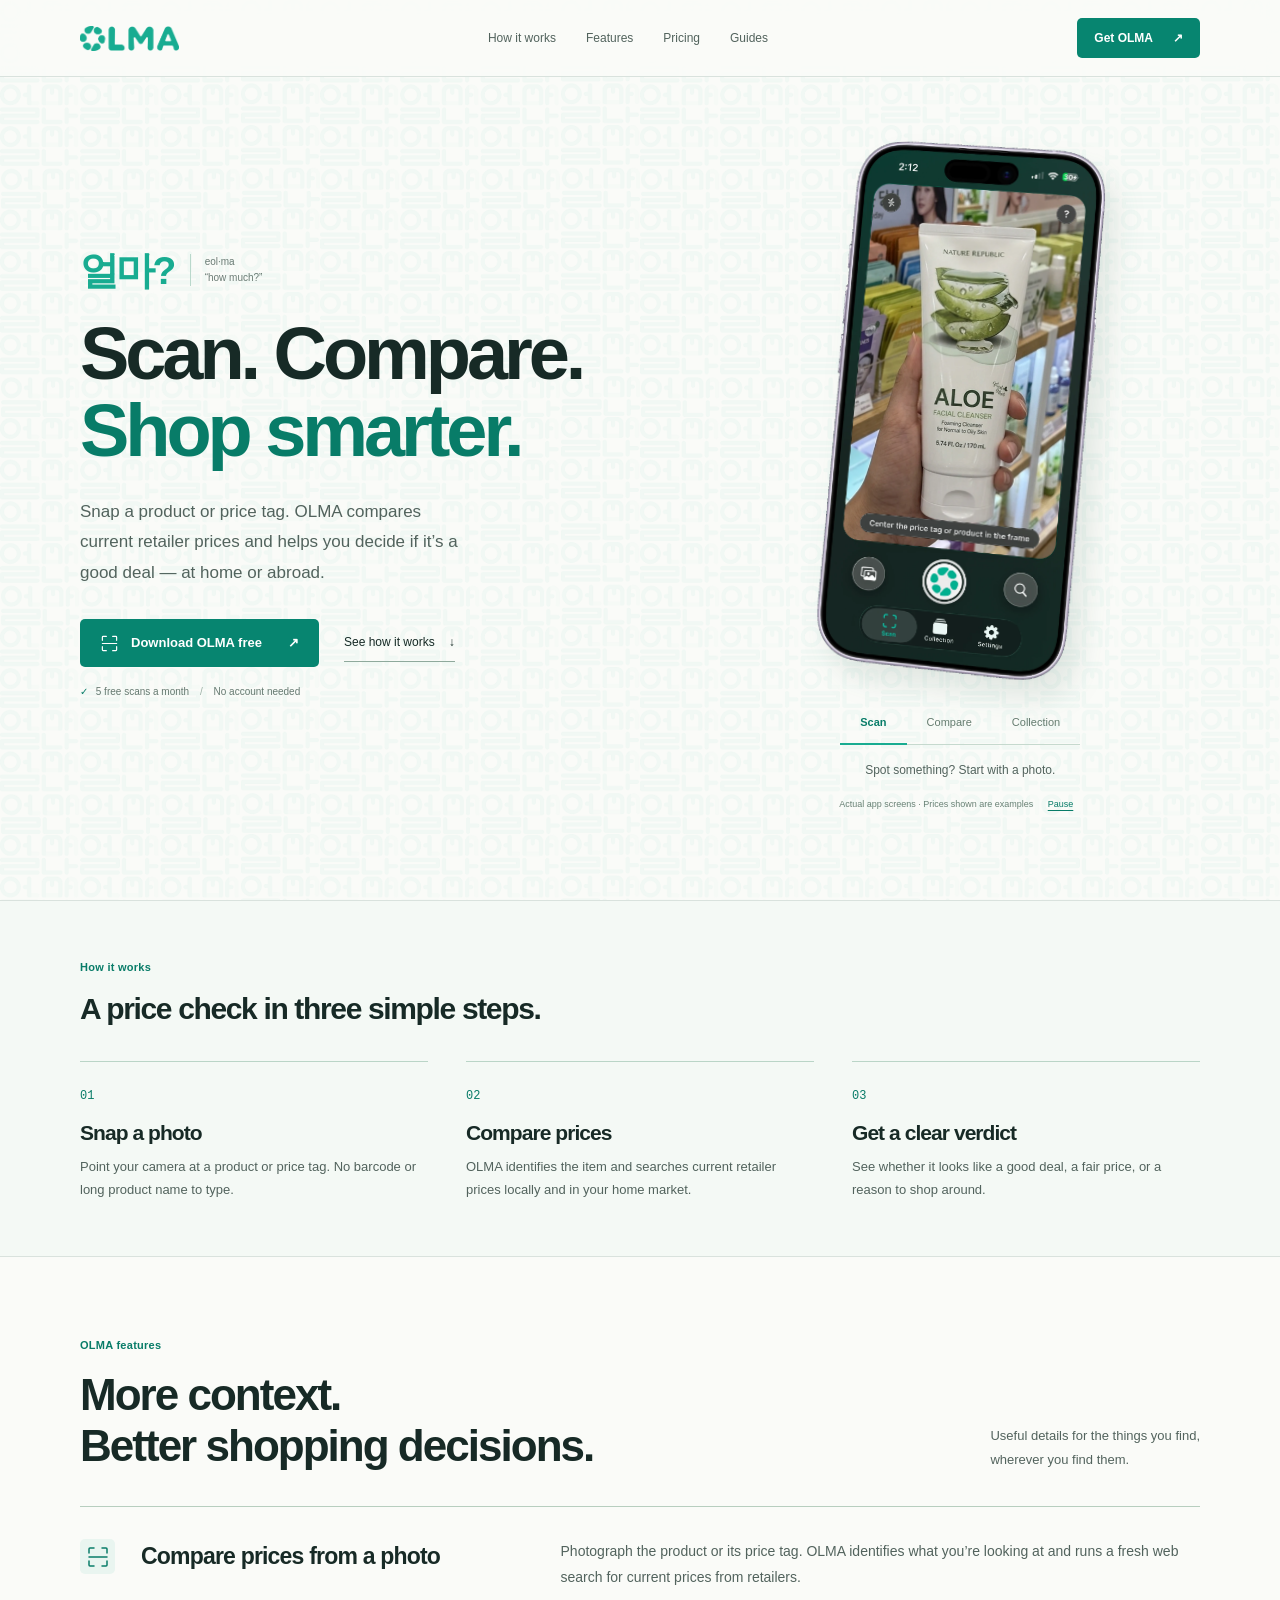
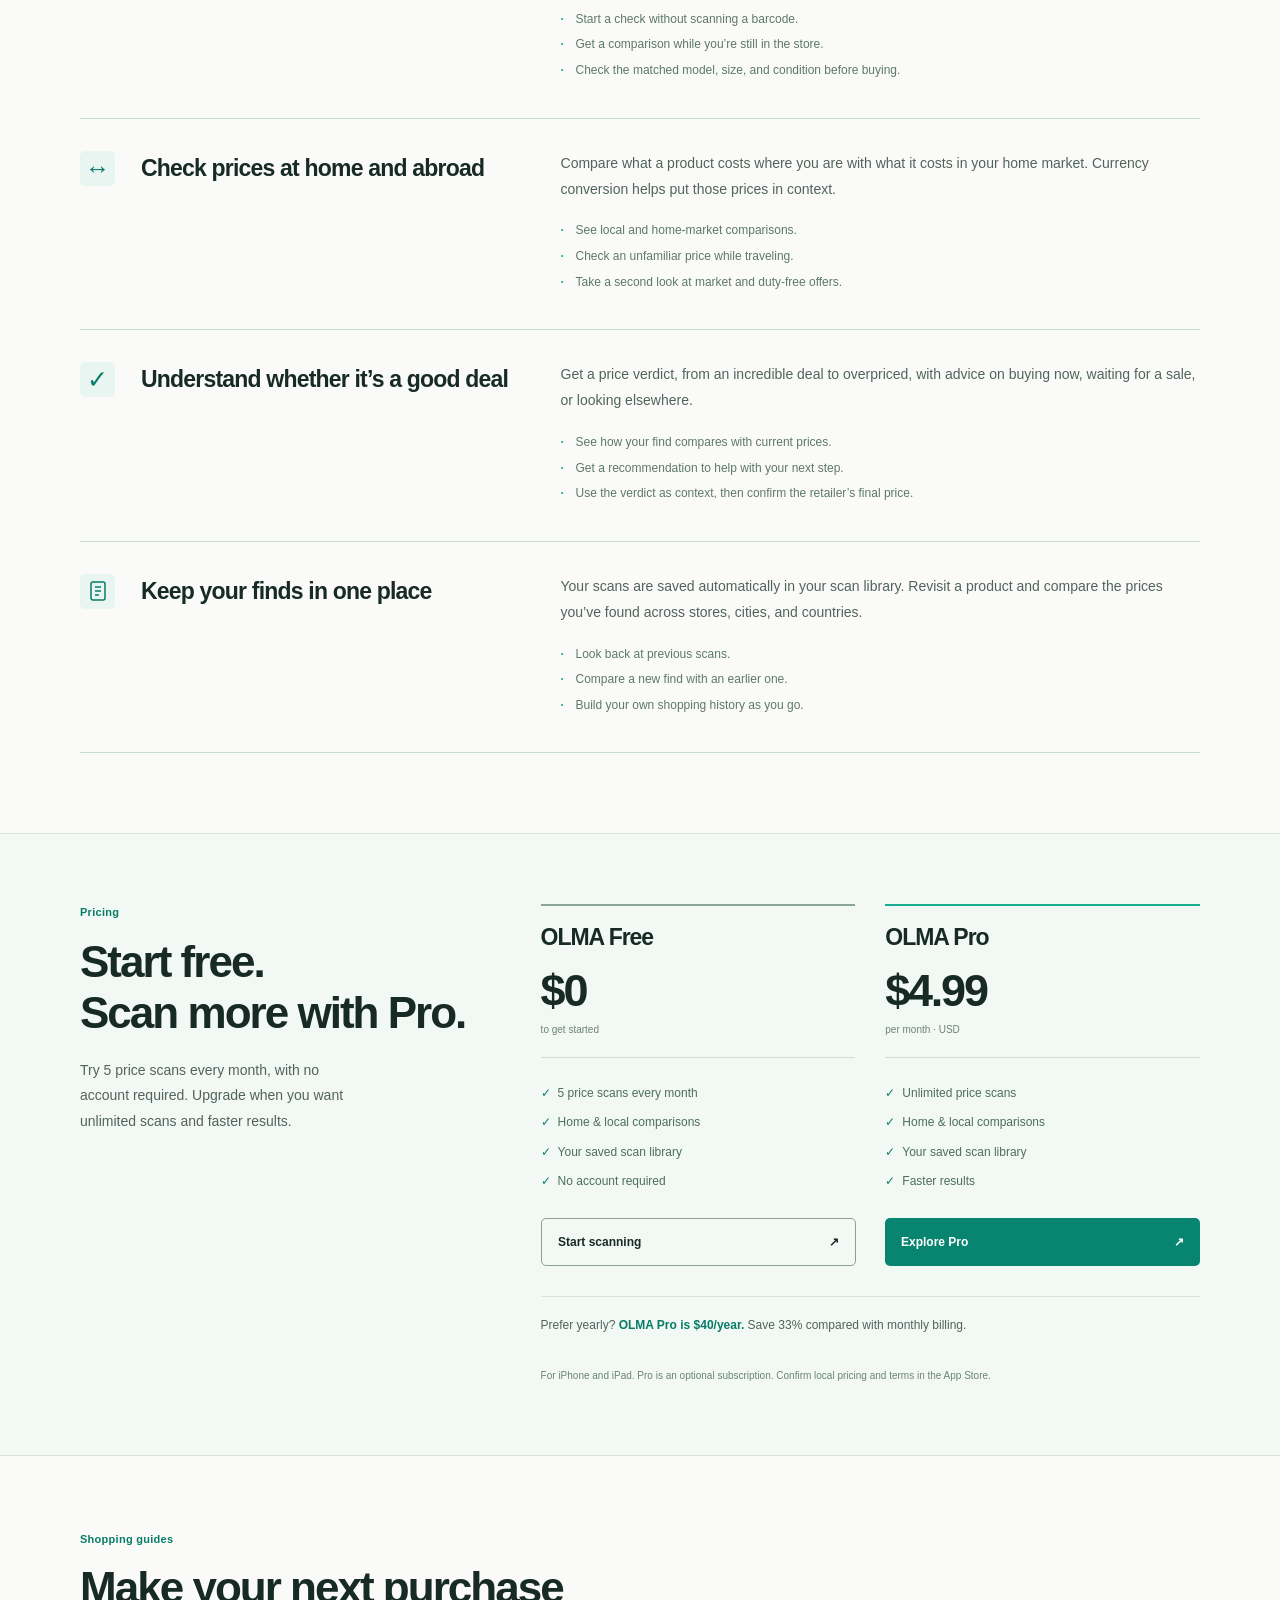
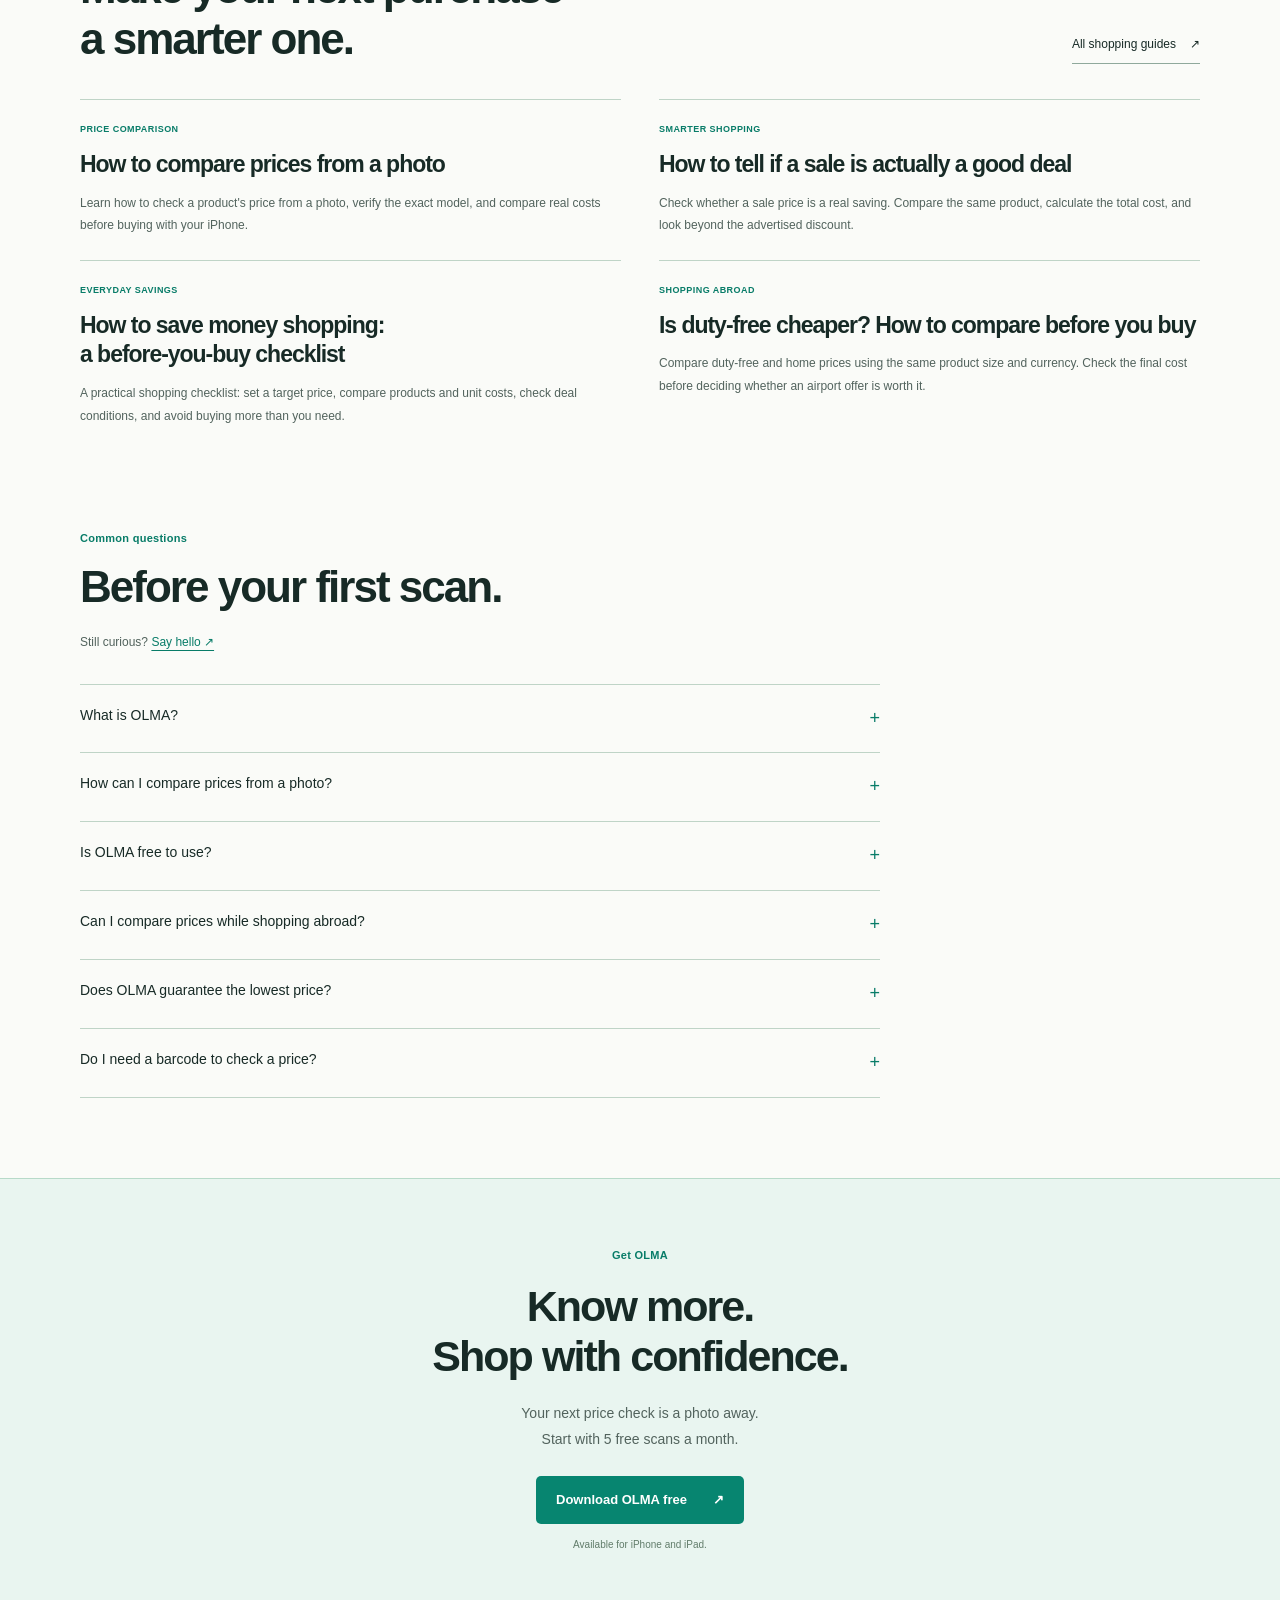
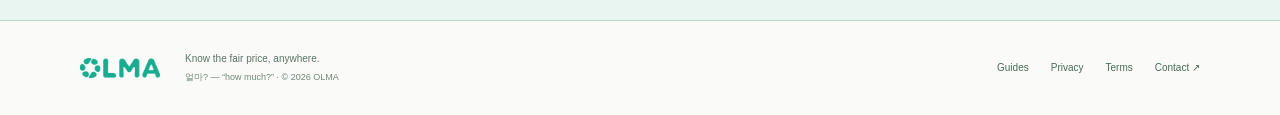
==== commit 145409c4: "Refresh stylesheet versions for updated action buttons" ====
--- a/index.html
+++ b/index.html
@@ -24,9 +24,9 @@
   <meta name="twitter:image" content="https://olmaapp.com/assets/olma-logo.png" />
   <meta name="color-scheme" content="light" />
   <link rel="icon" href="assets/olma-logo.png" />
-  <link rel="stylesheet" href="css/style.css" />
+  <link rel="stylesheet" href="css/style.css?v=20260911-buttons" />
   <link rel="stylesheet" href="css/guides.css" />
-  <link rel="stylesheet" href="/css/homepage.css" />
+  <link rel="stylesheet" href="/css/homepage.css?v=20260911-buttons" />
   <script src="/js/homepage.js" defer></script>
   <script src="/js/analytics.js" defer></script>
 
--- a/css/style.css
+++ b/css/style.css
@@ -9,6 +9,8 @@
 
 :root {
   --accent: #18ac91;
+  --action-bg: #078570;
+  --action-hover: #096f5e;
   --accent-deep: #0f8a74;
   --accent-ink: #0d6c5c;
   --accent-soft: rgba(24, 172, 145, 0.12);
@@ -265,13 +267,13 @@
 
 .nav-links .nav-cta {
   color: #fff;
-  background: var(--accent);
-  font-weight: 600;
+  background: var(--action-bg);
+  font-weight: 700;
   padding: 9px 18px;
   border-radius: 999px;
   transition: transform 0.3s var(--spring), background 0.2s ease;
 }
-.nav-links .nav-cta:hover { background: var(--accent-deep); transform: scale(1.05); color: #fff; }
+.nav-links .nav-cta:hover { background: var(--action-hover); transform: scale(1.05); color: #fff; }
 
 @media (max-width: 720px) {
   .nav-links a:not(.nav-cta) { display: none; }
@@ -299,10 +301,12 @@
 
 .btn-primary {
   color: #fff;
-  background: linear-gradient(160deg, #22bd9f, var(--accent) 50%, var(--accent-deep));
+  font-weight: 700;
+  background: var(--action-bg);
   box-shadow: 0 10px 28px rgba(24, 172, 145, 0.30), inset 0 1px 0 rgba(255, 255, 255, 0.35);
 }
 .btn-primary:hover {
+  background: var(--action-hover);
   transform: translateY(-2px) scale(1.02);
   box-shadow: 0 16px 38px rgba(24, 172, 145, 0.38), inset 0 1px 0 rgba(255, 255, 255, 0.35);
 }
@@ -944,6 +948,60 @@
   color: var(--ink-3);
 }
 
+.plan-save {
+  display: inline-block;
+  margin-left: 8px;
+  padding: 2px 7px;
+  border-radius: 999px;
+  background: color-mix(in srgb, var(--accent-deep) 12%, transparent);
+  color: var(--accent-deep);
+  font-size: 11px;
+  font-weight: 650;
+  letter-spacing: 0.02em;
+  white-space: nowrap;
+}
+
+/* Yearly option: its own band below the table's closing rule. */
+.plan-yearly-wrap {
+  border-top: 1px solid var(--hairline);
+  padding-top: 28px;
+}
+
+.plan-yearly {
+  display: flex;
+  align-items: baseline;
+  justify-content: center;
+  flex-wrap: wrap;
+  gap: 4px 12px;
+  padding: 16px 20px;
+  border-radius: 14px;
+  background: color-mix(in srgb, var(--accent-deep) 6%, transparent);
+  border: 1px solid color-mix(in srgb, var(--accent-deep) 14%, transparent);
+}
+
+.plan-yearly-label {
+  font-size: 14px;
+  font-weight: 650;
+  letter-spacing: 0.12em;
+  text-transform: uppercase;
+  color: var(--accent-deep);
+}
+
+.plan-yearly-price {
+  font-size: 22px;
+  font-weight: 650;
+  letter-spacing: -0.01em;
+  font-variant-numeric: tabular-nums;
+}
+
+.plan-yearly-price .per {
+  font-size: 14px;
+  font-weight: 500;
+  color: var(--ink-3);
+}
+
+.plan-yearly .plan-save { margin-left: 0; }
+
 .plan-row {
   display: grid;
   grid-template-columns: 1.4fr 1fr 1fr;
@@ -964,8 +1022,7 @@
   display: grid;
   grid-template-columns: 1.4fr 1fr 1fr;
   gap: 24px;
-  padding-top: 32px;
-  border-top: 1px solid var(--hairline);
+  padding-top: 28px;
   align-items: center;
 }
 
--- a/css/homepage.css
+++ b/css/homepage.css
@@ -15,11 +15,11 @@
 .home .nav-links a { color: var(--ink-2); font-size: 12px; }
 .home .nav-links a:hover, .home .nav-links a[aria-current] { color: var(--accent-deep); }
 .nav-actions { display: flex; align-items: center; }
-.nav-download { color: #073d32; background: var(--accent); border-radius: 5px; padding: 11px 17px; text-decoration: none; font-size: 12px; font-weight: 600; display: flex; gap: 20px; align-items: center; transition: background .2s; }
-.nav-download:hover { background: #42bca5; }
+.nav-download { color: #fff; background: var(--action-bg); border-radius: 5px; padding: 11px 17px; text-decoration: none; font-size: 12px; font-weight: 700; display: flex; gap: 20px; align-items: center; transition: background .2s; }
+.nav-download:hover { background: var(--action-hover); }
 .home .btn { min-height: 48px; border-radius: 5px; padding: 14px 20px; font-size: 13px; font-weight: 600; gap: 12px; box-shadow: none; transition: background .2s, transform .2s; }
-.home .btn-primary { background: var(--accent); color: #063d32; }
-.home .btn-primary:hover { background: #3ebba3; transform: translateY(-2px); box-shadow: none; }
+.home .btn-primary { background: var(--action-bg); color: #fff; font-weight: 700; }
+.home .btn-primary:hover { background: var(--action-hover); transform: translateY(-2px); box-shadow: none; }
 .home .btn-primary > span:last-child { margin-left: 14px; }
 .home .btn-quiet { border-color: #8a9f95; color: var(--ink); background: transparent; }
 .home .btn-quiet:hover { background: #e8f4ee; transform: translateY(-2px); }
